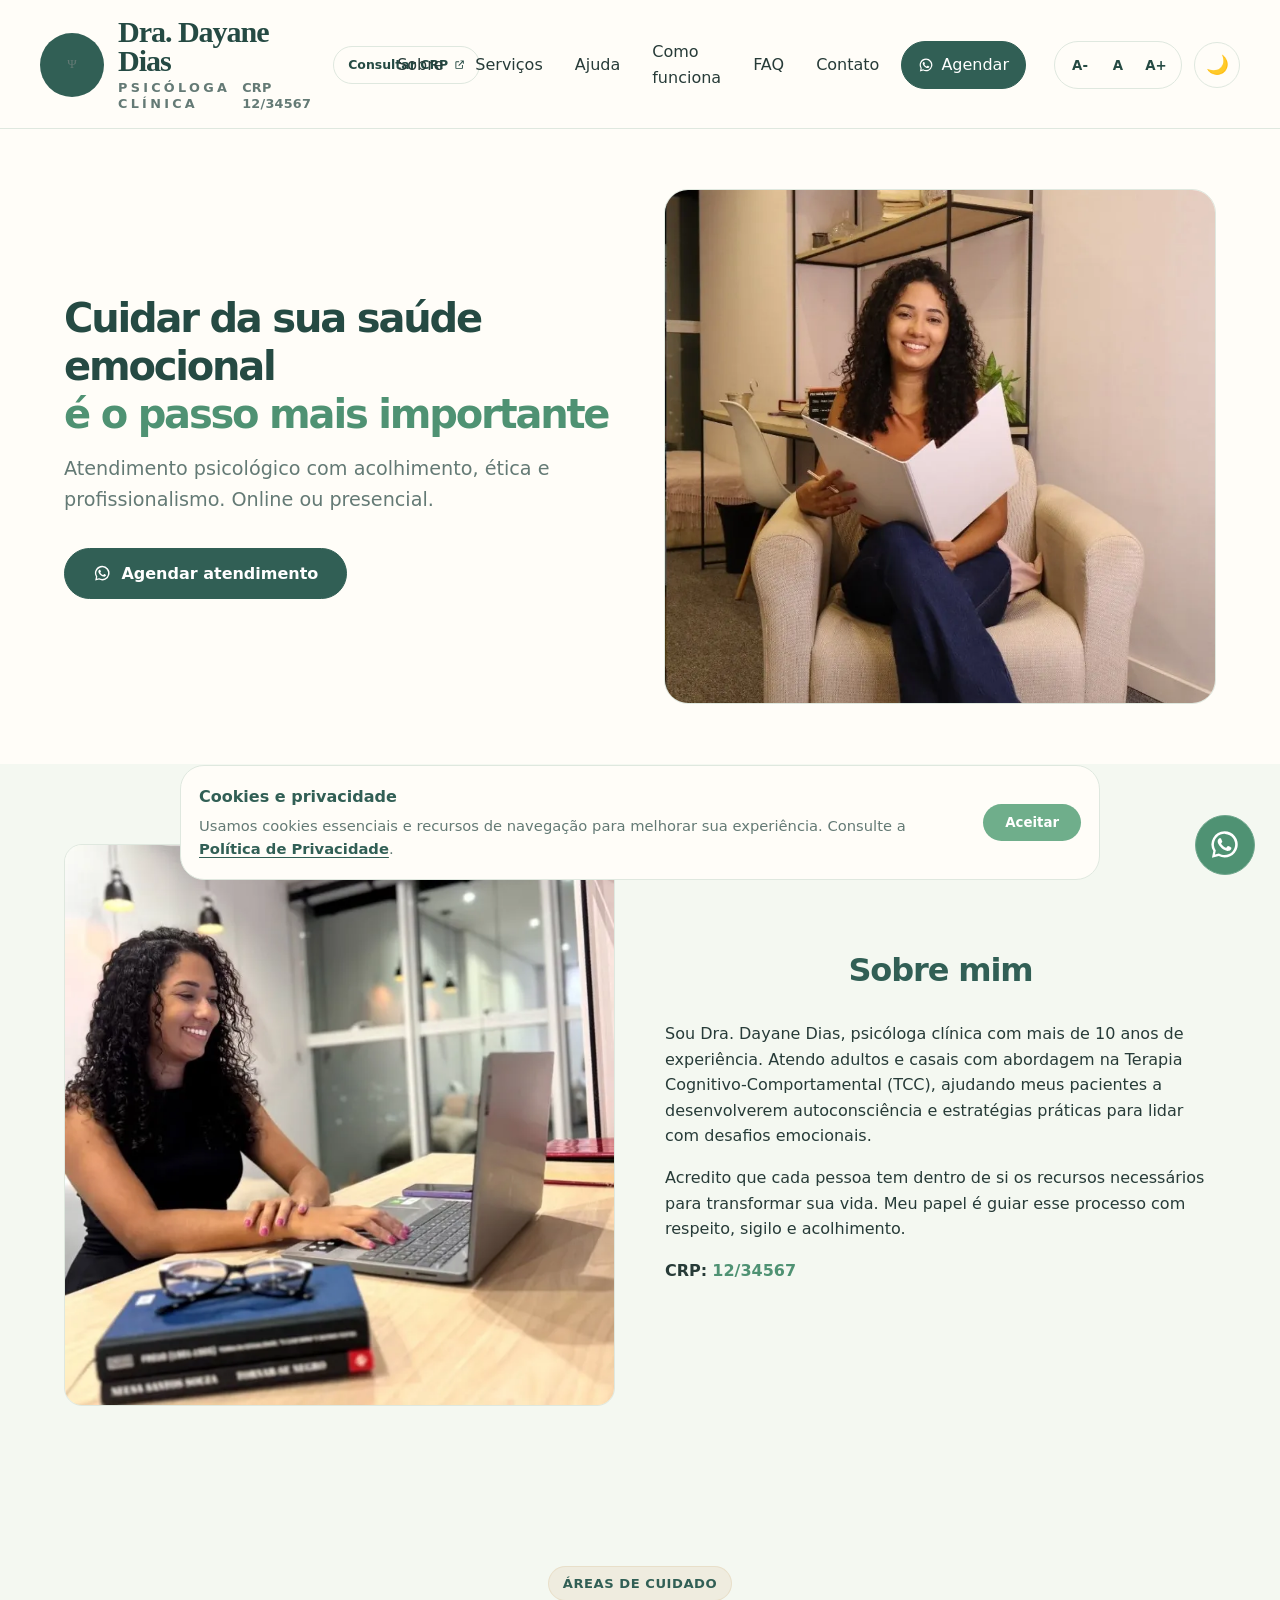
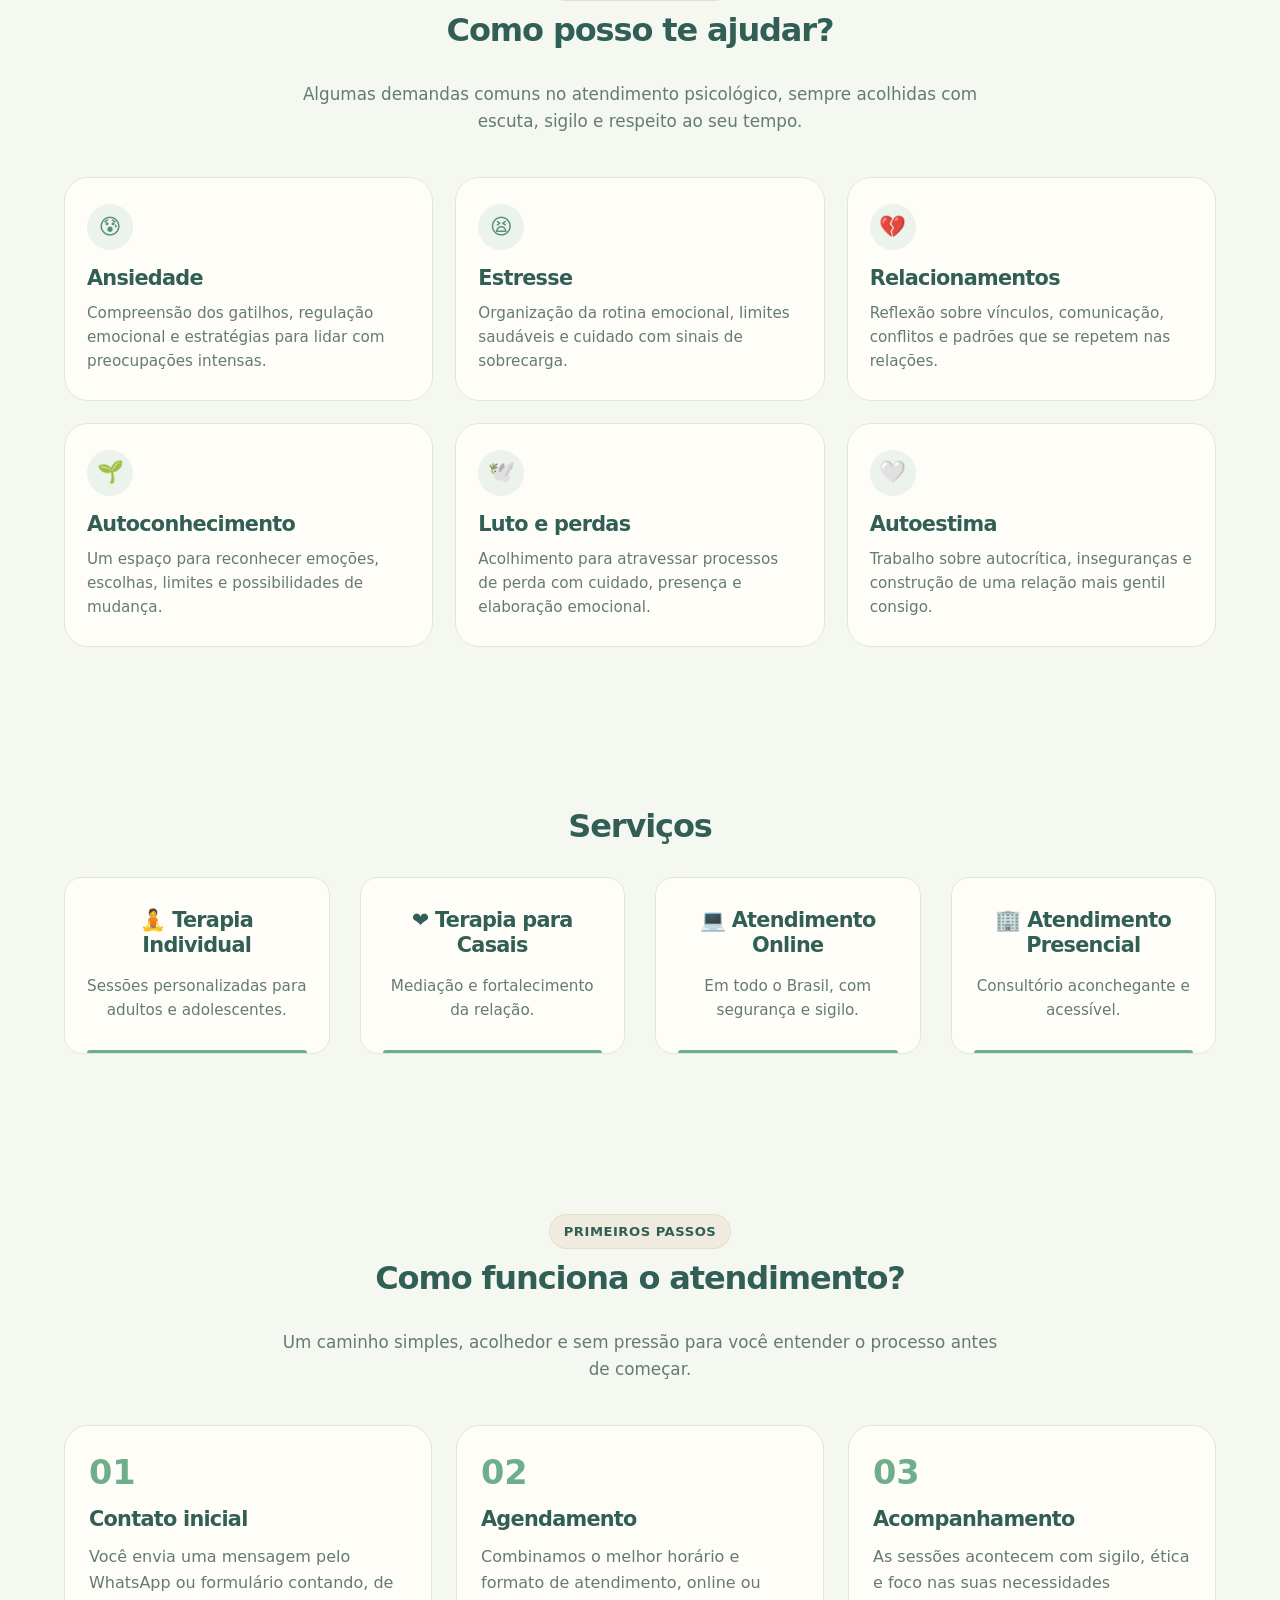
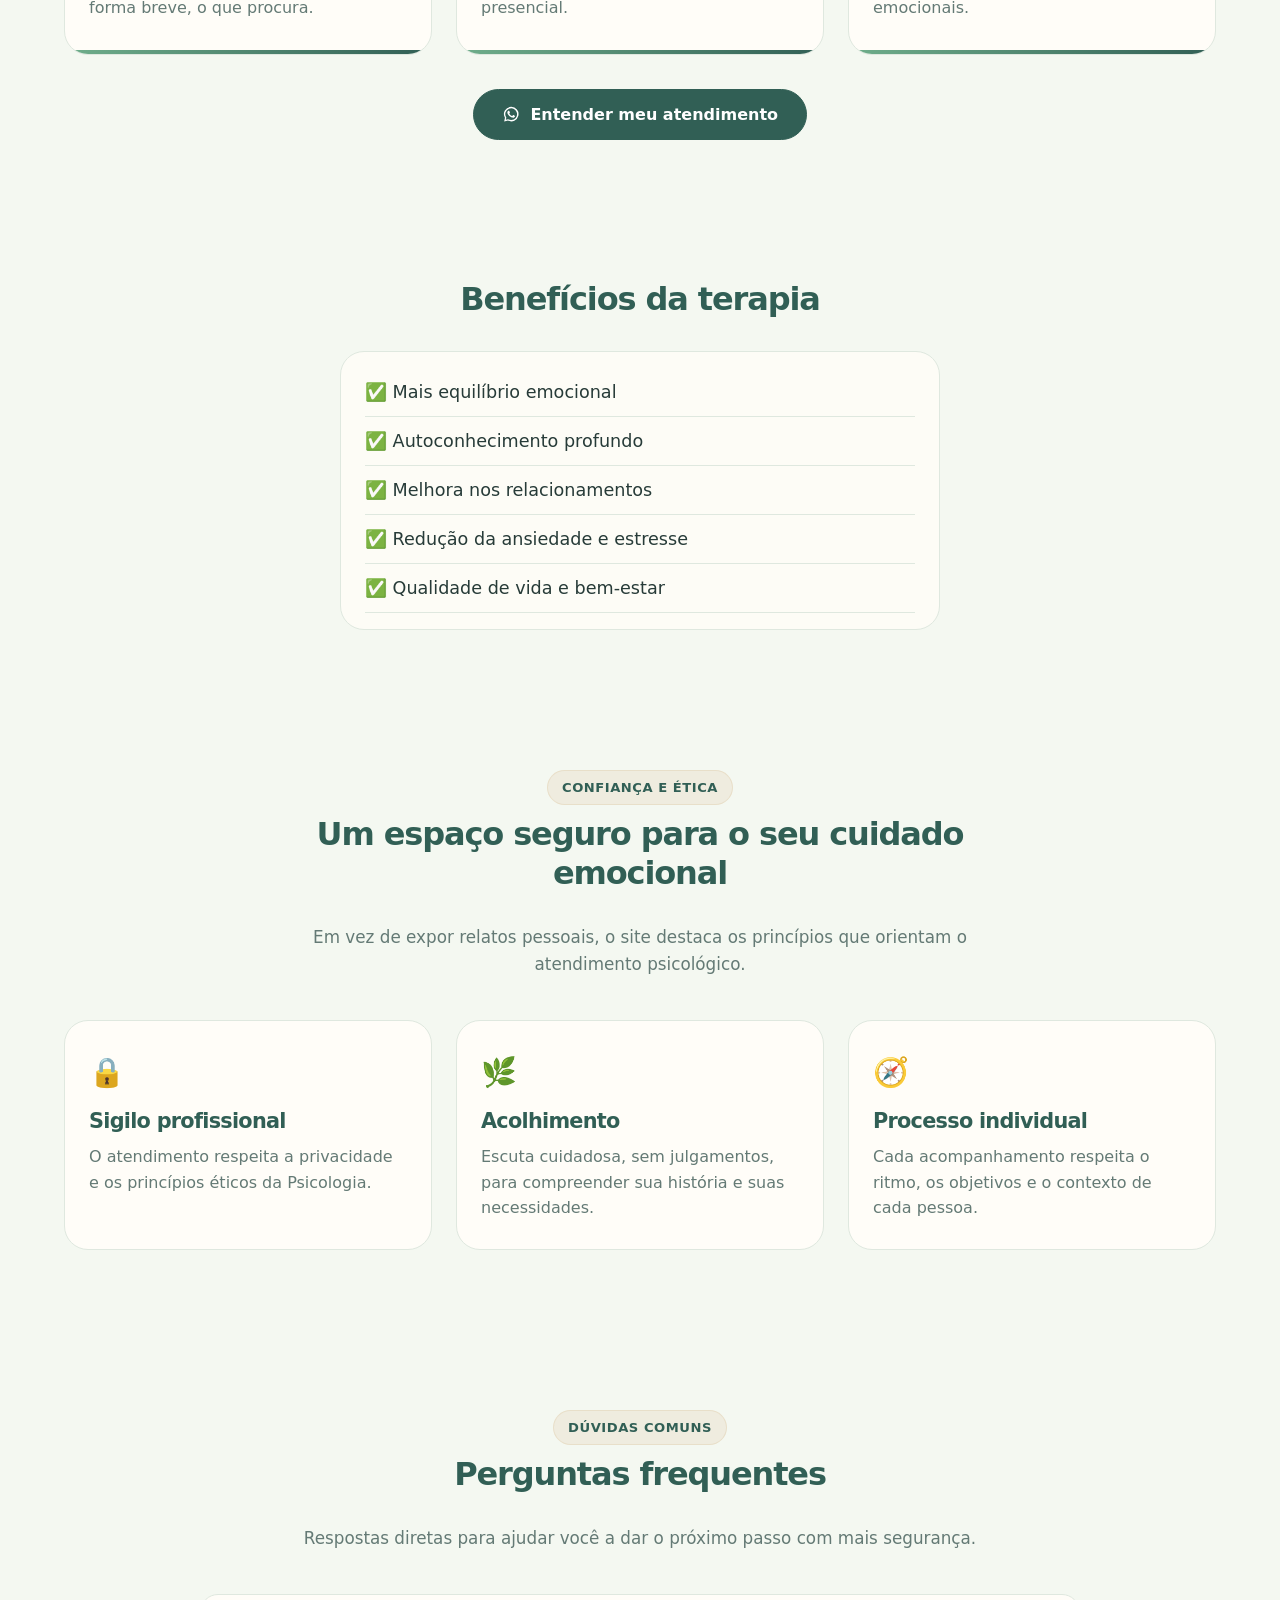
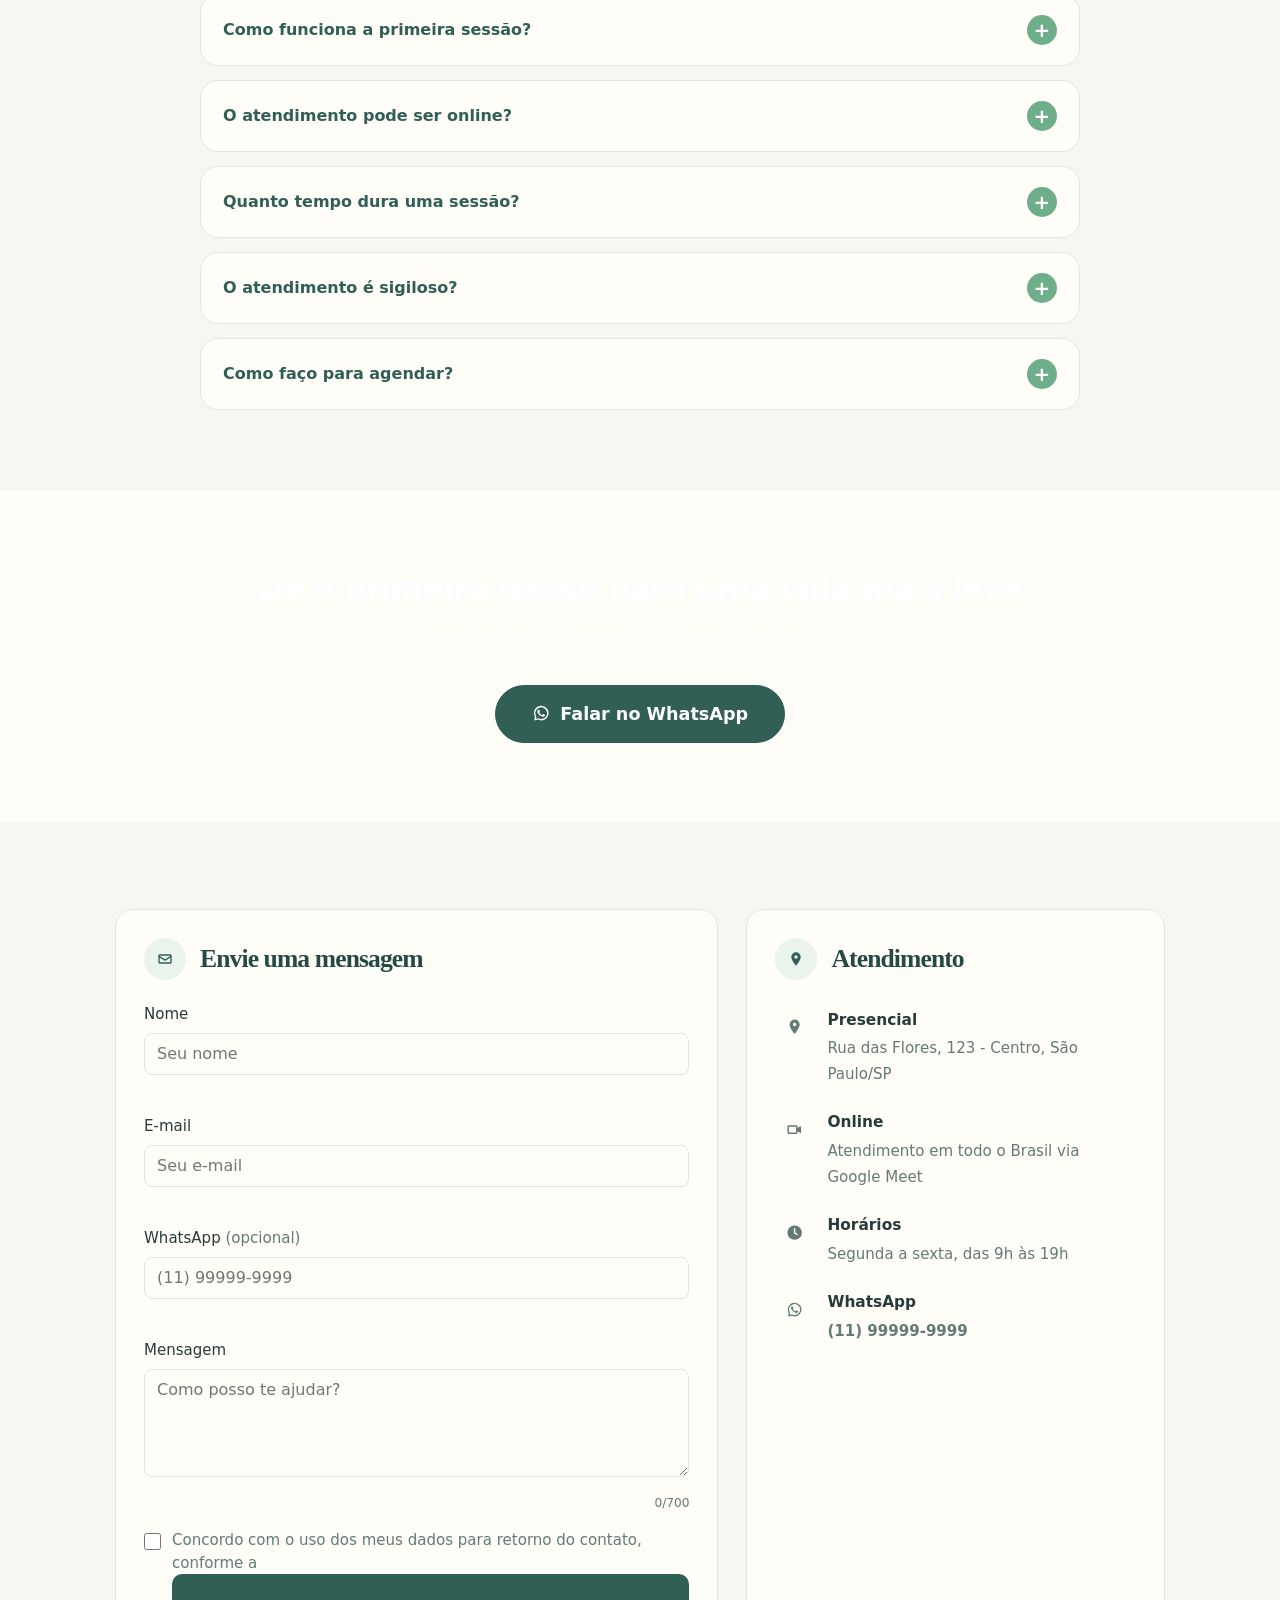
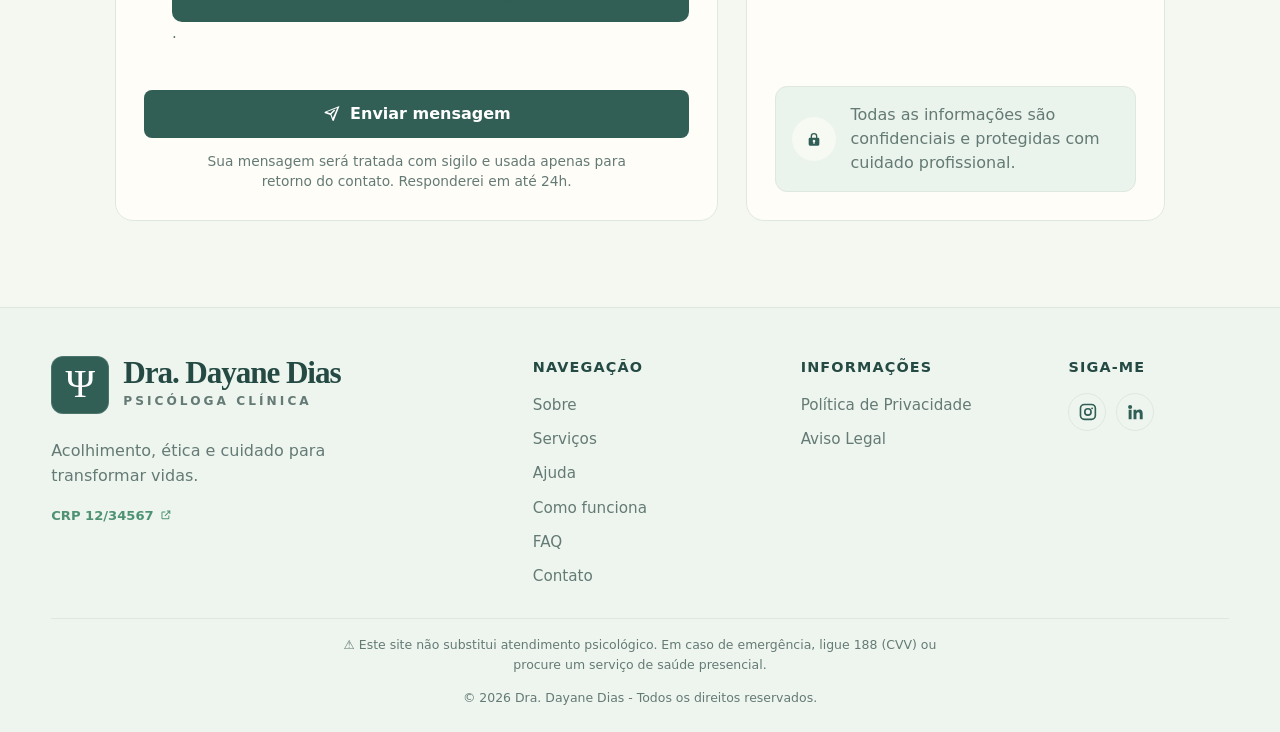
==== index.html @ dd6c35bd "Add files via upload" ====
<!DOCTYPE html>
<html lang="pt-BR">
<head>
  <meta charset="UTF-8" />
  <meta name="viewport" content="width=device-width, initial-scale=1.0, viewport-fit=cover" />
  <title>Dra. Dayane Dias | Psicóloga Clínica - Atendimento Online e Presencial</title>
  <meta name="description" content="Psicóloga clínica com atendimento online e presencial. Acolhimento profissional para ansiedade, estresse, relacionamentos, autoestima e autoconhecimento." />
  <meta name="keywords" content="psicóloga, psicóloga clínica, terapia online, atendimento psicológico, ansiedade, autoestima, saúde emocional" />
  <meta name="author" content="Dra. Dayane Dias" />
  <meta name="robots" content="index, follow, max-image-preview:large" />
  <link rel="canonical" href="https://www.seusite.com.br/" />
  <meta name="theme-color" content="#2c5f7a" />
  <meta name="color-scheme" content="light dark" />
  <meta property="og:locale" content="pt_BR" />
  <meta property="og:type" content="website" />
  <meta property="og:title" content="Dra. Dayane Dias | Psicóloga Clínica" />
  <meta property="og:description" content="Atendimento psicológico acolhedor, ético e profissional. Online ou presencial." />
  <meta property="og:image" content="https://www.seusite.com.br/assets/images/og-image.jpg" />
  <meta property="og:image:width" content="1200" />
  <meta property="og:image:height" content="630" />
  <meta property="og:url" content="https://www.seusite.com.br/" />
  <meta property="og:site_name" content="Dra. Dayane Dias Psicóloga" />
  <meta name="twitter:card" content="summary_large_image" />
  <meta name="twitter:title" content="Dra. Dayane Dias | Psicóloga Clínica" />
  <meta name="twitter:description" content="Atendimento psicológico online e presencial com acolhimento e profissionalismo." />
  <meta name="twitter:image" content="https://www.seusite.com.br/assets/images/og-image.jpg" />
  <link rel="preload" as="image" href="assets/images/psicologa-hero.webp" type="image/webp" fetchpriority="high" />
  <link rel="icon" type="image/png" sizes="32x32" href="assets/icons/favicon-32x32.png" />
  <link rel="apple-touch-icon" href="assets/icons/apple-touch-icon.png" />
  <link rel="manifest" href="site.webmanifest" />
  <script type="application/ld+json">{"@context":"https://schema.org","@type":"ProfessionalService","name":"Dra. Dayane Dias - Psicóloga Clínica","description":"Atendimento psicológico online e presencial para adultos e casais.","image":"https://www.seusite.com.br/assets/images/og-image.jpg","url":"https://www.seusite.com.br/","telephone":"+55 11 99999-9999","areaServed":"Brasil","address":{"@type":"PostalAddress","addressLocality":"São Paulo","addressRegion":"SP","addressCountry":"BR"},"sameAs":[]}</script>
  <link rel="stylesheet" href="css/styles.css" />
</head>
<body>

  <svg class="svg-sprite" aria-hidden="true" focusable="false">
    <symbol id="icon-psi" viewBox="0 0 24 24">
      <path d="M12 3c-4.14 0-7.5 2.9-7.5 6.48 0 2.05 1.1 3.87 2.82 5.05-.16.76-.54 1.55-1.1 2.27a.74.74 0 0 0 .72 1.18 8.6 8.6 0 0 0 3.44-1.73c.52.1 1.06.16 1.62.16 4.14 0 7.5-2.9 7.5-6.48S16.14 3 12 3Zm0 1.65c3.13 0 5.67 2.1 5.67 4.68S15.13 14 12 14a6.85 6.85 0 0 1-1.88-.26l-.47-.14-.36.33c-.42.39-.88.72-1.37.98.18-.43.3-.85.37-1.26l.1-.62-.54-.34c-.95-.6-1.52-1.56-1.52-2.71 0-2.58 2.54-5.33 5.67-5.33Z" />
      <path d="M11.15 7h1.7v12.9h-1.7z" />
      <path d="M8.9 15.95c1.05-.65 2.02-.98 3.1-.98s2.05.33 3.1.98l-.82 1.36c-.82-.5-1.5-.73-2.28-.73s-1.46.23-2.28.73l-.82-1.36Z" />
    </symbol>
    <symbol id="icon-whatsapp" viewBox="0 0 32 32">
      <path d="M16.03 3.2A12.64 12.64 0 0 0 5.18 22.34L3.8 28.8l6.62-1.64A12.65 12.65 0 1 0 16.03 3.2Zm0 22.96c-1.84 0-3.55-.48-5.04-1.33l-.36-.2-3.92.97.82-3.83-.24-.4a10.25 10.25 0 1 1 8.74 4.79Z" />
      <path d="M21.84 18.55c-.32-.16-1.9-.94-2.2-1.05-.3-.11-.52-.16-.74.16-.22.32-.85 1.05-1.04 1.27-.19.22-.38.24-.7.08-.32-.16-1.35-.5-2.57-1.58-.95-.85-1.59-1.9-1.78-2.22-.19-.32-.02-.5.14-.66.15-.14.32-.38.48-.57.16-.19.22-.32.32-.54.11-.22.05-.4-.03-.57-.08-.16-.74-1.78-1.01-2.44-.27-.64-.54-.55-.74-.56h-.63c-.22 0-.57.08-.87.4-.3.32-1.14 1.11-1.14 2.7s1.17 3.14 1.33 3.36c.16.22 2.3 3.52 5.58 4.93.78.34 1.39.54 1.87.69.79.25 1.5.21 2.06.13.63-.09 1.9-.78 2.17-1.53.27-.75.27-1.39.19-1.53-.08-.14-.3-.22-.62-.38Z" />
    </symbol>
    <symbol id="icon-instagram" viewBox="0 0 24 24"><path d="M7.7 2h8.6A5.7 5.7 0 0 1 22 7.7v8.6a5.7 5.7 0 0 1-5.7 5.7H7.7A5.7 5.7 0 0 1 2 16.3V7.7A5.7 5.7 0 0 1 7.7 2Zm0 2A3.7 3.7 0 0 0 4 7.7v8.6A3.7 3.7 0 0 0 7.7 20h8.6a3.7 3.7 0 0 0 3.7-3.7V7.7A3.7 3.7 0 0 0 16.3 4H7.7Z"/><path d="M12 7.2A4.8 4.8 0 1 1 12 16.8 4.8 4.8 0 0 1 12 7.2Zm0 2A2.8 2.8 0 1 0 12 14.8 2.8 2.8 0 0 0 12 9.2Z"/><path d="M17.05 6.55a1.15 1.15 0 1 1 0 2.3 1.15 1.15 0 0 1 0-2.3Z"/></symbol>
    <symbol id="icon-linkedin" viewBox="0 0 24 24"><path d="M4.98 3.5a2.48 2.48 0 1 1 0 4.96 2.48 2.48 0 0 1 0-4.96ZM3.2 9.5h3.56V21H3.2V9.5Z"/><path d="M9.1 9.5h3.41v1.57h.05c.48-.9 1.64-1.85 3.37-1.85 3.6 0 4.27 2.37 4.27 5.46V21h-3.56v-5.58c0-1.33-.02-3.04-1.85-3.04-1.85 0-2.14 1.45-2.14 2.94V21H9.1V9.5Z"/></symbol>

    <symbol id="icon-mail" viewBox="0 0 24 24"><path d="M4 5h16a2 2 0 0 1 2 2v10a2 2 0 0 1-2 2H4a2 2 0 0 1-2-2V7a2 2 0 0 1 2-2Zm0 2v.35l8 5.1 8-5.1V7H4Zm16 10V9.72l-7.46 4.75a1 1 0 0 1-1.08 0L4 9.72V17h16Z"/></symbol>
    <symbol id="icon-map-pin" viewBox="0 0 24 24"><path d="M12 2a7 7 0 0 0-7 7c0 5.25 7 13 7 13s7-7.75 7-13a7 7 0 0 0-7-7Zm0 9.5A2.5 2.5 0 1 1 12 6.5a2.5 2.5 0 0 1 0 5Z"/></symbol>
    <symbol id="icon-video" viewBox="0 0 24 24"><path d="M4 6h10a2 2 0 0 1 2 2v1.7l3.4-2.13A1 1 0 0 1 21 8.42v7.16a1 1 0 0 1-1.6.85L16 14.3V16a2 2 0 0 1-2 2H4a2 2 0 0 1-2-2V8a2 2 0 0 1 2-2Zm0 2v8h10V8H4Z"/></symbol>
    <symbol id="icon-clock" viewBox="0 0 24 24"><path d="M12 2a10 10 0 1 0 0 20 10 10 0 0 0 0-20Zm1 10.02 3.4 2.02-1.02 1.72-4.38-2.6V6h2v6.02Z"/></symbol>
    <symbol id="icon-lock" viewBox="0 0 24 24"><path d="M7 10V8a5 5 0 0 1 10 0v2h1a2 2 0 0 1 2 2v8a2 2 0 0 1-2 2H6a2 2 0 0 1-2-2v-8a2 2 0 0 1 2-2h1Zm2 0h6V8a3 3 0 0 0-6 0v2Zm3 3a2 2 0 0 0-1 3.73V19h2v-2.27A2 2 0 0 0 12 13Z"/></symbol>
    <symbol id="icon-send" viewBox="0 0 24 24"><path d="M21.7 3.3a1 1 0 0 0-1.03-.24l-18 7a1 1 0 0 0 .02 1.87l7.05 2.57 2.57 7.05a1 1 0 0 0 1.87.02l7-18a1 1 0 0 0-.24-1.03ZM12.7 18.2l-1.7-4.67 4.92-4.92-1.41-1.41-4.92 4.92-4.67-1.7 13.63-5.3-5.85 13.08Z"/></symbol>
    <symbol id="icon-external" viewBox="0 0 24 24"><path d="M14 3h7v7h-2V6.41l-8.3 8.3-1.4-1.42 8.29-8.29H14V3Z"/><path d="M5 5h6v2H5v12h12v-6h2v6a2 2 0 0 1-2 2H5a2 2 0 0 1-2-2V7a2 2 0 0 1 2-2Z"/></symbol>
  </svg>


  <a class="skip-link" href="#conteudo-principal">Pular para o conteúdo principal</a>

  <!-- 🔝 HEADER -->
  <header class="header">
    <div class="container">
      <div class="logo brand-link">
        <a class="brand-main" href="#inicio" aria-label="Ir para o início da página">
          <span class="brand-mark brand-mark-psi" aria-hidden="true"><span class="psi-letter">Ψ</span></span>
          <span class="brand-copy">
            <span class="brand-name">Dra. Dayane Dias</span>
            <span class="brand-subtitle"><span>Psicóloga Clínica</span><span class="brand-crp-text">CRP 12/34567</span></span>
          </span>
        </a>
        <a class="crp-floating-link" href="https://cadastro.cfp.org.br/" target="_blank" rel="noopener noreferrer" aria-label="Consultar CRP no Cadastro Nacional de Psicólogas e Psicólogos">Consultar CRP <svg class="icon external-icon" aria-hidden="true"><use href="#icon-external"></use></svg></a>
      </div>
      <nav class="nav" id="mainNav" aria-label="Navegação principal">
        <a href="#sobre">Sobre</a>
        <a href="#servicos">Serviços</a>
        <a href="#ajuda">Ajuda</a>
        <a href="#como-funciona">Como funciona</a>
        <a href="#faq">FAQ</a>
        <a href="#contato">Contato</a>
        <a href="#" class="nav-whatsapp js-whatsapp-link" data-message="Olá, Dra. Dayane. Gostaria de agendar uma conversa inicial." target="_blank" rel="noopener noreferrer"><svg class="icon nav-icon" aria-hidden="true"><use href="#icon-whatsapp"></use></svg><span>Agendar</span></a>
      </nav>
      <div class="header-actions" aria-label="Controles do site">
        <div class="font-controls" aria-label="Controle de tamanho da fonte">
          <button class="font-control" id="decreaseFont" type="button" aria-label="Diminuir tamanho da fonte">A-</button>
          <button class="font-control" id="resetFont" type="button" aria-label="Restaurar tamanho padrão da fonte">A</button>
          <button class="font-control" id="increaseFont" type="button" aria-label="Aumentar tamanho da fonte">A+</button>
        </div>
        <button class="theme-toggle" id="themeToggle" type="button" aria-label="Ativar modo escuro" title="Alternar tema">
          <span class="theme-toggle-icon" aria-hidden="true">🌙</span>
        </button>
        <button class="mobile-menu-btn" id="mobileMenuBtn" type="button" aria-label="Abrir menu" aria-controls="mainNav" aria-expanded="false">☰</button>
      </div>
    </div>
  </header>

  <main id="conteudo-principal">
  <!-- 🌟 HERO -->
  <section id="inicio" class="hero section">
    <div class="container hero-content">
      <div class="hero-text">
        <h2>Cuidar da sua saúde emocional <br><span>é o passo mais importante</span></h2>
        <p>Atendimento psicológico com acolhimento, ética e profissionalismo. Online ou presencial.</p>
        <a href="#" class="btn-primary js-whatsapp-link" data-message="Olá, Dra. Dayane. Gostaria de agendar uma conversa inicial." target="_blank" rel="noopener noreferrer"><svg class="icon btn-icon" aria-hidden="true"><use href="#icon-whatsapp"></use></svg><span>Agendar atendimento</span></a>
      </div>
      <div class="hero-image">
        <picture>
          <source srcset="assets/images/psicologa-hero.webp" type="image/webp" />
          <img src="assets/images/psicologa-hero.jpg" alt="Dra. Dayane Dias - Psicóloga Clínica" width="900" height="600" decoding="async" fetchpriority="high" />
        </picture>
      </div>
    </div>
  </section>

  <!-- 👩‍⚕️ SOBRE -->
  <section id="sobre" class="sobre section">
    <div class="container sobre-content">
      <div class="sobre-image">
        <picture>
          <source srcset="assets/images/psicologa-sobre.webp" type="image/webp" />
          <img src="assets/images/psicologa-sobre.jpg" alt="Consultório aconchegante preparado para atendimento psicológico" width="900" height="600" loading="lazy" decoding="async" />
        </picture>
      </div>
      <div class="sobre-text">
        <h2>Sobre mim</h2>
        <p>Sou Dra. Dayane Dias, psicóloga clínica com mais de 10 anos de experiência. Atendo adultos e casais com abordagem na Terapia Cognitivo-Comportamental (TCC), ajudando meus pacientes a desenvolverem autoconsciência e estratégias práticas para lidar com desafios emocionais.</p>
        <p>Acredito que cada pessoa tem dentro de si os recursos necessários para transformar sua vida. Meu papel é guiar esse processo com respeito, sigilo e acolhimento.</p>
        <p><strong>CRP:</strong> <a class="inline-crp-link" href="https://cadastro.cfp.org.br/" target="_blank" rel="noopener noreferrer">12/34567</a></p>
      </div>
    </div>
  </section>

  <!-- 🧠 COMO POSSO TE AJUDAR -->
  <section id="ajuda" class="ajuda section" aria-labelledby="ajuda-title">
    <div class="container">
      <div class="section-intro">
        <span class="section-kicker">Áreas de cuidado</span>
        <h2 id="ajuda-title">Como posso te ajudar?</h2>
        <p>Algumas demandas comuns no atendimento psicológico, sempre acolhidas com escuta, sigilo e respeito ao seu tempo.</p>
      </div>
      <div class="ajuda-grid">
        <article class="ajuda-item"><span class="ajuda-icon" aria-hidden="true">😰</span><h3>Ansiedade</h3><p>Compreensão dos gatilhos, regulação emocional e estratégias para lidar com preocupações intensas.</p></article>
        <article class="ajuda-item"><span class="ajuda-icon" aria-hidden="true">😫</span><h3>Estresse</h3><p>Organização da rotina emocional, limites saudáveis e cuidado com sinais de sobrecarga.</p></article>
        <article class="ajuda-item"><span class="ajuda-icon" aria-hidden="true">💔</span><h3>Relacionamentos</h3><p>Reflexão sobre vínculos, comunicação, conflitos e padrões que se repetem nas relações.</p></article>
        <article class="ajuda-item"><span class="ajuda-icon" aria-hidden="true">🌱</span><h3>Autoconhecimento</h3><p>Um espaço para reconhecer emoções, escolhas, limites e possibilidades de mudança.</p></article>
        <article class="ajuda-item"><span class="ajuda-icon" aria-hidden="true">🕊️</span><h3>Luto e perdas</h3><p>Acolhimento para atravessar processos de perda com cuidado, presença e elaboração emocional.</p></article>
        <article class="ajuda-item"><span class="ajuda-icon" aria-hidden="true">🤍</span><h3>Autoestima</h3><p>Trabalho sobre autocrítica, inseguranças e construção de uma relação mais gentil consigo.</p></article>
      </div>
    </div>
  </section>

  <!-- 💼 SERVIÇOS -->
  <section id="servicos" class="servicos section">
    <div class="container">
      <h2>Serviços</h2>
      <div class="servicos-grid">
        <div class="card">
          <h3>🧘 Terapia Individual</h3>
          <p>Sessões personalizadas para adultos e adolescentes.</p>
        </div>
        <div class="card">
          <h3>❤️ Terapia para Casais</h3>
          <p>Mediação e fortalecimento da relação.</p>
        </div>
        <div class="card">
          <h3>💻 Atendimento Online</h3>
          <p>Em todo o Brasil, com segurança e sigilo.</p>
        </div>
        <div class="card">
          <h3>🏢 Atendimento Presencial</h3>
          <p>Consultório aconchegante e acessível.</p>
        </div>
      </div>
    </div>
  </section>

  <!-- 🪴 COMO FUNCIONA -->
  <section id="como-funciona" class="como-funciona section" aria-labelledby="como-funciona-title">
    <div class="container">
      <div class="section-intro">
        <span class="section-kicker">Primeiros passos</span>
        <h2 id="como-funciona-title">Como funciona o atendimento?</h2>
        <p>Um caminho simples, acolhedor e sem pressão para você entender o processo antes de começar.</p>
      </div>

      <div class="steps-grid">
        <article class="step-card">
          <span class="step-number" aria-hidden="true">01</span>
          <h3>Contato inicial</h3>
          <p>Você envia uma mensagem pelo WhatsApp ou formulário contando, de forma breve, o que procura.</p>
        </article>

        <article class="step-card">
          <span class="step-number" aria-hidden="true">02</span>
          <h3>Agendamento</h3>
          <p>Combinamos o melhor horário e formato de atendimento, online ou presencial.</p>
        </article>

        <article class="step-card">
          <span class="step-number" aria-hidden="true">03</span>
          <h3>Acompanhamento</h3>
          <p>As sessões acontecem com sigilo, ética e foco nas suas necessidades emocionais.</p>
        </article>
      </div>

      <div class="section-action">
        <a href="#" class="btn-primary js-whatsapp-link" data-message="Olá, Dra. Dayane. Gostaria de entender como funciona o atendimento psicológico." target="_blank" rel="noopener noreferrer"><svg class="icon btn-icon" aria-hidden="true"><use href="#icon-whatsapp"></use></svg><span>Entender meu atendimento</span></a>
      </div>
    </div>
  </section>

  <!-- 🌱 BENEFÍCIOS -->
  <section id="beneficios" class="beneficios section">
    <div class="container">
      <h2>Benefícios da terapia</h2>
      <ul>
        <li>✅ Mais equilíbrio emocional</li>
        <li>✅ Autoconhecimento profundo</li>
        <li>✅ Melhora nos relacionamentos</li>
        <li>✅ Redução da ansiedade e estresse</li>
        <li>✅ Qualidade de vida e bem-estar</li>
      </ul>
    </div>
  </section>

  <!-- 🤝 COMPROMISSO PROFISSIONAL -->
  <section id="compromisso" class="compromisso section" aria-labelledby="compromisso-title">
    <div class="container">
      <div class="section-intro">
        <span class="section-kicker">Confiança e ética</span>
        <h2 id="compromisso-title">Um espaço seguro para o seu cuidado emocional</h2>
        <p>Em vez de expor relatos pessoais, o site destaca os princípios que orientam o atendimento psicológico.</p>
      </div>
      <div class="compromisso-grid">
        <article class="compromisso-card"><span aria-hidden="true">🔒</span><h3>Sigilo profissional</h3><p>O atendimento respeita a privacidade e os princípios éticos da Psicologia.</p></article>
        <article class="compromisso-card"><span aria-hidden="true">🌿</span><h3>Acolhimento</h3><p>Escuta cuidadosa, sem julgamentos, para compreender sua história e suas necessidades.</p></article>
        <article class="compromisso-card"><span aria-hidden="true">🧭</span><h3>Processo individual</h3><p>Cada acompanhamento respeita o ritmo, os objetivos e o contexto de cada pessoa.</p></article>
      </div>
    </div>
  </section>

  <!-- ❓ FAQ -->
  <section id="faq" class="faq section" aria-labelledby="faq-title">
    <div class="container">
      <div class="section-intro">
        <span class="section-kicker">Dúvidas comuns</span>
        <h2 id="faq-title">Perguntas frequentes</h2>
        <p>Respostas diretas para ajudar você a dar o próximo passo com mais segurança.</p>
      </div>

      <div class="faq-list">
        <div class="faq-item">
          <button class="faq-question" type="button" aria-expanded="false" aria-controls="faq-answer-1">
            <span>Como funciona a primeira sessão?</span>
            <span class="faq-icon" aria-hidden="true">+</span>
          </button>
          <div class="faq-answer" id="faq-answer-1" hidden>
            <p>A primeira sessão é um momento de acolhimento para compreender sua demanda, explicar o processo terapêutico e alinhar expectativas.</p>
          </div>
        </div>

        <div class="faq-item">
          <button class="faq-question" type="button" aria-expanded="false" aria-controls="faq-answer-2">
            <span>O atendimento pode ser online?</span>
            <span class="faq-icon" aria-hidden="true">+</span>
          </button>
          <div class="faq-answer" id="faq-answer-2" hidden>
            <p>Sim. O atendimento online pode ser realizado por videochamada, com privacidade e cuidado semelhante ao atendimento presencial.</p>
          </div>
        </div>

        <div class="faq-item">
          <button class="faq-question" type="button" aria-expanded="false" aria-controls="faq-answer-3">
            <span>Quanto tempo dura uma sessão?</span>
            <span class="faq-icon" aria-hidden="true">+</span>
          </button>
          <div class="faq-answer" id="faq-answer-3" hidden>
            <p>Em geral, cada sessão dura cerca de 50 minutos. A frequência é combinada conforme a necessidade de cada pessoa.</p>
          </div>
        </div>

        <div class="faq-item">
          <button class="faq-question" type="button" aria-expanded="false" aria-controls="faq-answer-4">
            <span>O atendimento é sigiloso?</span>
            <span class="faq-icon" aria-hidden="true">+</span>
          </button>
          <div class="faq-answer" id="faq-answer-4" hidden>
            <p>Sim. O sigilo é uma parte essencial do atendimento psicológico e segue os princípios éticos da profissão.</p>
          </div>
        </div>

        <div class="faq-item">
          <button class="faq-question" type="button" aria-expanded="false" aria-controls="faq-answer-5">
            <span>Como faço para agendar?</span>
            <span class="faq-icon" aria-hidden="true">+</span>
          </button>
          <div class="faq-answer" id="faq-answer-5" hidden>
            <p>Você pode clicar no botão de WhatsApp, enviar uma mensagem pelo formulário ou usar o contato informado no site.</p>
          </div>
        </div>
      </div>
    </div>
  </section>

  <!-- 📞 CTA FINAL -->
  <section class="cta section" aria-labelledby="cta-title">
    <div class="container">
      <h2 id="cta-title">Dê o primeiro passo para uma vida mais leve</h2>
      <p>Agende uma conversa inicial sem compromisso.</p>
      <a href="#" class="btn-primary btn-large js-whatsapp-link" data-message="Olá, Dra. Dayane. Gostaria de saber mais sobre o atendimento psicológico." target="_blank" rel="noopener noreferrer"><svg class="icon btn-icon" aria-hidden="true"><use href="#icon-whatsapp"></use></svg><span>Falar no WhatsApp</span></a>
    </div>
  </section>

  <!-- 📍 CONTATO + FORMULÁRIO -->
  <section id="contato" class="contato section">
    <div class="container contato-content">
      
      <!-- Formulário funcional via FormSubmit -->
      <form class="form" id="contactForm" action="https://formsubmit.co/seuemail@dominio.com" method="POST" novalidate>
        <div class="contact-card-title"><span class="contact-title-icon" aria-hidden="true"><svg class="icon"><use href="#icon-mail"></use></svg></span><h3>Envie uma mensagem</h3></div>

        <div class="form-group">
          <label for="nome">Nome</label>
          <input id="nome" type="text" name="nome" placeholder="Seu nome" required minlength="3" maxlength="80" autocomplete="name" />
          <small class="field-error" data-error-for="nome"></small>
        </div>

        <div class="form-group">
          <label for="email">E-mail</label>
          <input id="email" type="email" name="email" placeholder="Seu e-mail" required maxlength="120" autocomplete="email" />
          <small class="field-error" data-error-for="email"></small>
        </div>

        <div class="form-group">
          <label for="telefone">WhatsApp <span>(opcional)</span></label>
          <input id="telefone" type="tel" name="telefone" placeholder="(11) 99999-9999" maxlength="20" autocomplete="tel" inputmode="tel" />
          <small class="field-error" data-error-for="telefone"></small>
        </div>

        <div class="form-group">
          <label for="mensagem">Mensagem</label>
          <textarea id="mensagem" name="mensagem" placeholder="Como posso te ajudar?" rows="4" required minlength="10" maxlength="700"></textarea>
          <div class="textarea-helper">
            <small class="field-error" data-error-for="mensagem"></small>
            <small class="char-counter"><span id="messageCounter">0</span>/700</small>
          </div>
        </div>

        <div class="privacy-consent form-group">
          <label class="checkbox-field" for="privacyConsent">
            <input id="privacyConsent" type="checkbox" name="consentimento_lgpd" required />
            <span>Concordo com o uso dos meus dados para retorno do contato, conforme a <button class="link-button js-open-privacy" type="button">Política de Privacidade</button>.</span>
          </label>
          <small class="field-error" data-error-for="consentimento_lgpd"></small>
        </div>

        <p class="privacy-summary">
          Dados usados somente para retorno. Evite enviar informações sensíveis pelo formulário.
        </p>

        <!-- Configurações FormSubmit -->
        <input type="hidden" name="_subject" value="📩 Novo contato do site - Dra. Dayane Dias" />
        <input type="hidden" name="_captcha" value="false" />
        <input type="hidden" name="_template" value="table" />
        <input type="hidden" name="_autoresponse" value="Olá! Recebemos sua mensagem pelo site da Dra. Dayane Dias. Em breve retornaremos seu contato." />
        <input type="hidden" name="_next" value="https://www.seusite.com.br/obrigado.html" />

        <button type="submit" id="contactSubmitButton"><svg class="icon btn-icon" aria-hidden="true"><use href="#icon-send"></use></svg><span>Enviar mensagem</span></button>
        <p class="form-feedback" id="formFeedback" role="status" aria-live="polite"></p>
        <p class="form-note">Sua mensagem será tratada com sigilo e usada apenas para retorno do contato. Responderei em até 24h.</p>
      </form>

      <aside class="info-contato" aria-labelledby="titulo-atendimento">
        <div class="contact-card-title"><span class="contact-title-icon" aria-hidden="true"><svg class="icon"><use href="#icon-map-pin"></use></svg></span><h3 id="titulo-atendimento">Atendimento</h3></div>

        <div class="contact-list">
          <div class="contact-row">
            <span class="contact-icon" aria-hidden="true"><svg class="icon"><use href="#icon-map-pin"></use></svg></span>
            <div><strong>Presencial</strong><span>Rua das Flores, 123 - Centro, São Paulo/SP</span></div>
          </div>
          <div class="contact-row">
            <span class="contact-icon" aria-hidden="true"><svg class="icon"><use href="#icon-video"></use></svg></span>
            <div><strong>Online</strong><span>Atendimento em todo o Brasil via Google Meet</span></div>
          </div>
          <div class="contact-row">
            <span class="contact-icon" aria-hidden="true"><svg class="icon"><use href="#icon-clock"></use></svg></span>
            <div><strong>Horários</strong><span>Segunda a sexta, das 9h às 19h</span></div>
          </div>
          <div class="contact-row">
            <span class="contact-icon" aria-hidden="true"><svg class="icon"><use href="#icon-whatsapp"></use></svg></span>
            <div><strong>WhatsApp</strong><a href="#" class="contact-whatsapp-link js-whatsapp-link" data-message="Olá, Dra. Dayane. Vim pelo site e gostaria de mais informações sobre os atendimentos." target="_blank" rel="noopener noreferrer">(11) 99999-9999</a></div>
          </div>
        </div>
        
        <div class="contact-security-note">
          <span class="security-icon" aria-hidden="true"><svg class="icon"><use href="#icon-lock"></use></svg></span>
          <p>Todas as informações são confidenciais e protegidas com cuidado profissional.</p>
        </div>
      </aside>
    </div>
  </section>

  </main>

  <!-- 🔻 FOOTER -->
  <footer class="footer">
    <div class="container">
      <div class="footer-content footer-content-modern">
        <div class="footer-logo footer-column-brand">
          <a class="footer-brand" href="#inicio" aria-label="Ir para o início da página">
            <span class="brand-mark brand-mark-psi" aria-hidden="true"><span class="psi-letter">Ψ</span></span>
            <span class="footer-brand-copy">
              <span class="footer-brand-name">Dra. Dayane Dias</span>
              <span class="footer-brand-subtitle">Psicóloga Clínica</span>
            </span>
          </a>
          <p class="footer-brand-text">Acolhimento, ética e cuidado para transformar vidas.</p>
          <a class="footer-crp-link" href="https://cadastro.cfp.org.br/" target="_blank" rel="noopener noreferrer">CRP 12/34567 <svg class="icon external-icon" aria-hidden="true"><use href="#icon-external"></use></svg></a>
        </div>
        
        <nav class="footer-links" aria-label="Navegação do rodapé">
          <strong>Navegação</strong>
          <a href="#sobre">Sobre</a>
          <a href="#servicos">Serviços</a>
          <a href="#ajuda">Ajuda</a>
          <a href="#como-funciona">Como funciona</a>
          <a href="#faq">FAQ</a>
          <a href="#contato">Contato</a>
        </nav>
        
        <div class="footer-info">
          <strong>Informações</strong>
          <button class="footer-link-button js-open-privacy" type="button">Política de Privacidade</button>
          <button class="footer-link-button js-open-privacy" type="button">Aviso Legal</button>
        </div>

        <div class="social footer-social" aria-label="Redes sociais">
          <strong>Siga-me</strong>
          <div class="social-row">
            <a class="social-icon" href="#" aria-label="Instagram da Dra. Dayane Dias" title="Instagram"><svg class="icon" aria-hidden="true"><use href="#icon-instagram"></use></svg></a>
            <a class="social-icon" href="#" aria-label="LinkedIn da Dra. Dayane Dias" title="LinkedIn"><svg class="icon" aria-hidden="true"><use href="#icon-linkedin"></use></svg></a>
          </div>
        </div>
      </div>
      
      <div class="lgpd-notice">
        ⚠️ Este site não substitui atendimento psicológico. Em caso de emergência, ligue 188 (CVV) ou procure um serviço de saúde presencial.
      </div>
      
      <p class="copyright">© 2026 Dra. Dayane Dias - Todos os direitos reservados.</p>
    </div>
  </footer>

  <!-- Modal de Política de Privacidade / LGPD -->
  <div class="privacy-modal" id="privacyModal" aria-hidden="true">
    <div class="privacy-modal__overlay js-close-privacy" tabindex="-1"></div>
    <div class="privacy-modal__content" role="dialog" aria-modal="true" aria-labelledby="privacyModalTitle">
      <button class="privacy-modal__close js-close-privacy" type="button" aria-label="Fechar política de privacidade">×</button>
      <h2 id="privacyModalTitle">Política de Privacidade</h2>
      <p>Este site coleta apenas os dados informados voluntariamente no formulário, como nome, e-mail, WhatsApp e mensagem.</p>
      <h3>Como os dados são usados</h3>
      <p>As informações são utilizadas exclusivamente para responder ao contato, orientar sobre agendamento e dar continuidade à comunicação solicitada.</p>
      <h3>Compartilhamento</h3>
      <p>Os dados não são vendidos ou compartilhados para fins comerciais. O envio pode ser processado por ferramenta externa de formulário, conforme configuração técnica do site.</p>
      <h3>Segurança e cuidado</h3>
      <p>Evite enviar informações íntimas, diagnósticos ou detalhes sensíveis pelo formulário. Esses assuntos devem ser tratados em ambiente apropriado de atendimento profissional.</p>
      <h3>Direitos do titular</h3>
      <p>Você pode solicitar correção ou exclusão dos dados enviados pelo canal de contato informado no site.</p>
      <p class="privacy-modal__note">Texto-base para projeto inicial. Antes da publicação oficial, recomenda-se revisar com os dados reais da profissional e do serviço utilizado.</p>
    </div>
  </div>

  <!-- Banner de Cookies / LGPD -->
  <div class="cookie-consent" id="cookieConsent" role="region" aria-label="Aviso de cookies" aria-hidden="true">
    <div class="cookie-consent__text">
      <strong>Cookies e privacidade</strong>
      <p>Usamos cookies essenciais e recursos de navegação para melhorar sua experiência. Consulte a <button class="link-button js-open-privacy" type="button">Política de Privacidade</button>.</p>
    </div>
    <button class="cookie-consent__button" id="acceptCookies" type="button">Aceitar</button>
  </div>

  <!-- VLibras - Acessibilidade em Libras -->
  <div vw class="enabled">
    <div vw-access-button class="active"></div>
    <div vw-plugin-wrapper>
      <div class="vw-plugin-top-wrapper"></div>
    </div>
  </div>
  <script src="https://vlibras.gov.br/app/vlibras-plugin.js"></script>
  <script>
    new window.VLibras.Widget('https://vlibras.gov.br/app');
  </script>

  <!-- Botão WhatsApp Flutuante -->
  <a href="#" class="whatsapp-float js-whatsapp-link" data-message="Olá, Dra. Dayane. Gostaria de agendar uma conversa inicial." target="_blank" rel="noopener noreferrer" aria-label="Conversar pelo WhatsApp">
    <svg class="icon" aria-hidden="true"><use href="#icon-whatsapp"></use></svg>
  </a>



  <!-- Botão Voltar ao Topo -->
  <button class="back-to-top" id="backToTop" type="button" aria-label="Voltar ao topo" title="Voltar ao topo">
    ↑
  </button>

  <noscript>Para usar todos os recursos deste site, ative o JavaScript no navegador.</noscript>
  <script src="js/script.js" defer></script>
</body>
</html>
---- css/styles.css ----
/* ========== DESIGN TOKENS ========== */
:root {
  --color-primary: #2c5f7a;
  --color-primary-dark: #1e3a4a;
  --color-accent: #25D366;
  --color-accent-dark: #128C7E;
  --color-text: #2c3e4e;
  --color-text-muted: #5d6d7e;
  --color-surface: #ffffff;
  --color-surface-soft: #f9f9f9;
  --color-background-soft: #f4f9f4;
  --color-background-highlight: #e8f5e9;
  --color-border: #ddd;
  --color-footer: #1e2a2e;
  --color-footer-text: #ecf0f1;
  --shadow-soft: 0 2px 8px rgba(0,0,0,0.1);
  --shadow-card: 0 4px 10px rgba(0,0,0,0.05);
  --shadow-card-hover: 0 10px 25px rgba(0,0,0,0.1);
  --radius-sm: 8px;
  --radius-md: 16px;
  --radius-lg: 20px;
  --section-padding: 80px 0;
  --section-padding-mobile: 56px 0;
  --font-scale: 1;
  --focus-ring: 0 0 0 3px rgba(37, 211, 102, 0.32);
}


/* ========== RESET E BASE ========== */
* {
  margin: 0;
  padding: 0;
  box-sizing: border-box;
}

html {
  scroll-behavior: smooth;
  font-size: calc(16px * var(--font-scale));
}

body {
  font-family: 'Segoe UI', Tahoma, Geneva, Verdana, sans-serif;
  line-height: 1.6;
  color: var(--color-text);
  background-color: var(--color-surface);
}

.container {
  width: 90%;
  max-width: 1200px;
  margin: 0 auto;
}

.section {
  scroll-margin-top: 90px;
}

img {
  max-width: 100%;
  height: auto;
  border-radius: var(--radius-md);
  display: block;
}


/* ========== ACESSIBILIDADE GLOBAL ========== */
.skip-link {
  position: fixed;
  top: 12px;
  left: 12px;
  z-index: 5000;
  padding: 10px 14px;
  border-radius: var(--radius-sm);
  background: var(--color-primary);
  color: #fff;
  font-weight: 700;
  text-decoration: none;
  transform: translateY(-150%);
  transition: transform 0.2s ease;
}

.skip-link:focus {
  transform: translateY(0);
  outline: none;
  box-shadow: var(--focus-ring);
}

a:focus-visible,
button:focus-visible,
input:focus-visible,
textarea:focus-visible,
.privacy-modal__content:focus-visible {
  outline: none;
  box-shadow: var(--focus-ring);
}

@media (prefers-reduced-motion: reduce) {
  html { scroll-behavior: auto; }
  *, *::before, *::after {
    animation-duration: 0.01ms !important;
    animation-iteration-count: 1 !important;
    scroll-behavior: auto !important;
    transition-duration: 0.01ms !important;
  }
}

/* ========== TIPOGRAFIA ========== */
h1, h2, h3 {
  font-weight: 600;
  line-height: 1.2;
  margin-bottom: 1rem;
}

h1 {
  font-size: 1.8rem;
}

h2 {
  font-size: 2rem;
  text-align: center;
  margin-bottom: 2rem;
  color: var(--color-primary);
}

h3 {
  font-size: 1.3rem;
  color: var(--color-primary);
}

/* ========== BOTÕES ========== */
.btn-primary {
  display: inline-block;
  background-color: var(--color-accent);
  color: white;
  text-decoration: none;
  padding: 12px 28px;
  border-radius: 50px;
  font-weight: bold;
  transition: all 0.3s ease;
  border: none;
  cursor: pointer;
  font-size: 1rem;
  box-shadow: var(--shadow-soft);
}

.btn-primary:hover {
  background-color: var(--color-accent-dark);
  transform: scale(1.02);
  box-shadow: 0 4px 12px rgba(0,0,0,0.15);
}

.btn-large {
  padding: 14px 36px;
  font-size: 1.1rem;
}

/* ========== HEADER ========== */
.header {
  background-color: var(--color-surface);
  box-shadow: 0 2px 10px rgba(0,0,0,0.05);
  position: sticky;
  top: 0;
  z-index: 1000;
  padding: 15px 0;
}

.header .container {
  display: flex;
  justify-content: space-between;
  align-items: center;
  flex-wrap: wrap;
}

.logo h1 {
  font-size: 1.5rem;
  margin-bottom: 0;
  color: var(--color-primary);
}

.logo span {
  font-size: 0.8rem;
  color: var(--color-text-muted);
}

.nav {
  display: flex;
  gap: 25px;
}

.nav a {
  text-decoration: none;
  color: var(--color-text);
  font-weight: 500;
  transition: color 0.3s;
}

.nav a:hover {
  color: var(--color-accent);
}

.mobile-menu-btn {
  display: none;
  font-size: 1.8rem;
  background: none;
  border: none;
  cursor: pointer;
}

.header-actions {
  display: flex;
  align-items: center;
  gap: 10px;
}

.font-controls {
  display: inline-flex;
  align-items: center;
  gap: 4px;
  padding: 4px;
  border: 1px solid rgba(44, 95, 122, 0.16);
  border-radius: 999px;
  background: var(--color-background-soft);
}

.font-control {
  min-width: 34px;
  height: 34px;
  border: 0;
  border-radius: 999px;
  background: transparent;
  color: var(--color-primary);
  font-weight: 800;
  cursor: pointer;
}

.font-control:hover,
.font-control:focus-visible {
  background: var(--color-background-highlight);
}

/* ========== HERO ========== */
.hero {
  padding: 60px 0;
  background: linear-gradient(135deg, #f8fff4 0%, var(--color-background-highlight) 100%);
}

.hero-content {
  display: flex;
  align-items: center;
  gap: 50px;
  flex-wrap: wrap;
}

.hero-text {
  flex: 1;
}

.hero-text h2 {
  text-align: left;
  font-size: 2.5rem;
  margin-bottom: 1rem;
}

.hero-text h2 span {
  color: var(--color-accent);
}

.hero-text p {
  font-size: 1.2rem;
  margin-bottom: 2rem;
  color: var(--color-text-muted);
}

.hero-image {
  flex: 1;
  border-radius: var(--radius-lg);
  overflow: hidden;
  box-shadow: 0 10px 30px rgba(0,0,0,0.1);
}

/* ========== SOBRE ========== */
.sobre {
  padding: var(--section-padding);
  background: var(--color-surface);
}

.sobre-content {
  display: flex;
  gap: 50px;
  align-items: center;
  flex-wrap: wrap;
}

.sobre-image, .sobre-text {
  flex: 1;
}

.sobre-text p {
  margin-bottom: 1rem;
}

/* ========== COMO POSSO AJUDAR ========== */
.ajuda { padding: var(--section-padding); background: var(--color-background-soft); }
.ajuda-grid { display: grid; grid-template-columns: repeat(3, minmax(0, 1fr)); gap: 22px; margin-top: 30px; }
.ajuda-item { background: var(--color-surface); padding: 26px 22px; border-radius: var(--radius-lg); box-shadow: var(--shadow-card); border: 1px solid rgba(44, 95, 122, 0.1); transition: transform 0.25s ease, box-shadow 0.25s ease, border-color 0.25s ease; }
.ajuda-item:hover { transform: translateY(-4px); box-shadow: var(--shadow-card-hover); border-color: rgba(37, 211, 102, 0.38); }
.ajuda-icon { width: 46px; height: 46px; display: inline-flex; align-items: center; justify-content: center; margin-bottom: 16px; border-radius: 999px; background: var(--color-background-highlight); font-size: 1.35rem; }
.ajuda-item h3 { margin-bottom: 10px; }
.ajuda-item p { color: var(--color-text-muted); font-size: 0.95rem; }

/* ========== SERVIÇOS ========== */
.servicos {
  padding: var(--section-padding);
  background: var(--color-surface);
}

.servicos-grid {
  display: grid;
  grid-template-columns: repeat(auto-fit, minmax(250px, 1fr));
  gap: 30px;
}

.card {
  background: var(--color-surface-soft);
  padding: 30px 20px;
  border-radius: var(--radius-md);
  text-align: center;
  transition: all 0.3s;
  box-shadow: var(--shadow-card);
  border-bottom: 3px solid var(--color-accent);
}

.card:hover {
  transform: translateY(-5px);
  box-shadow: var(--shadow-card-hover);
}

.card h3 {
  margin-bottom: 1rem;
}

.card p {
  color: var(--color-text-muted);
  font-size: 0.95rem;
}

/* ========== BENEFÍCIOS ========== */
.beneficios {
  padding: 60px 0;
  background: var(--color-background-highlight);
}

.beneficios ul {
  max-width: 600px;
  margin: 0 auto;
  list-style: none;
}

.beneficios li {
  padding: 10px 0;
  font-size: 1.1rem;
  border-bottom: 1px solid #c8e6c9;
}

/* ========== COMPROMISSO PROFISSIONAL ========== */
.compromisso { padding: var(--section-padding); background: var(--color-surface); }
.compromisso-grid { display: grid; grid-template-columns: repeat(3, minmax(0, 1fr)); gap: 24px; }
.compromisso-card { padding: 28px 24px; border-radius: var(--radius-lg); background: var(--color-surface-soft); box-shadow: var(--shadow-card); border-left: 4px solid var(--color-accent); }
.compromisso-card span { display: inline-flex; margin-bottom: 14px; font-size: 1.8rem; }
.compromisso-card h3 { margin-bottom: 10px; }
.compromisso-card p { color: var(--color-text-muted); }

/* ========== CTA ========== */
.cta {
  padding: var(--section-padding);
  background: linear-gradient(135deg, var(--color-primary) 0%, var(--color-primary-dark) 100%);
  color: white;
  text-align: center;
}

.cta h2 {
  color: white;
  margin-bottom: 1rem;
}

.cta p {
  margin-bottom: 2rem;
  font-size: 1.1rem;
}

/* ========== CONTATO ========== */
.contato {
  padding: var(--section-padding);
  background: var(--color-background-soft);
}

.contato-content {
  display: flex;
  gap: 50px;
  flex-wrap: wrap;
}

.form, .info-contato {
  flex: 1;
  background: white;
  padding: 30px;
  border-radius: var(--radius-lg);
  box-shadow: 0 5px 20px rgba(0,0,0,0.05);
}

.form h3, .info-contato h3 {
  margin-bottom: 1.5rem;
  text-align: center;
}

.form input, .form textarea {
  width: 100%;
  padding: 12px 15px;
  margin-bottom: 15px;
  border: 1px solid var(--color-border);
  border-radius: var(--radius-sm);
  font-family: inherit;
  font-size: 1rem;
  transition: border 0.3s;
}

.form input:focus, .form textarea:focus {
  outline: none;
  border-color: var(--color-accent);
}

.form button {
  width: 100%;
  background-color: var(--color-primary);
  color: white;
  padding: 12px;
  border: none;
  border-radius: var(--radius-sm);
  font-size: 1rem;
  font-weight: bold;
  cursor: pointer;
  transition: background 0.3s;
}

.form button:hover {
  background-color: var(--color-primary-dark);
}

.form-note {
  font-size: 0.8rem;
  text-align: center;
  margin-top: 15px;
  color: var(--color-text-muted);
}

.info-contato p {
  margin-bottom: 1rem;
  line-height: 1.5;
}

.info-contato a {
  color: var(--color-accent);
  text-decoration: none;
}

.mapa-placeholder {
  margin-top: 20px;
  border-radius: 12px;
  overflow: hidden;
}

/* ========== WHATSAPP FLOAT ========== */
.whatsapp-float {
  position: fixed;
  bottom: 25px;
  right: 25px;
  background-color: var(--color-accent);
  color: white;
  width: 60px;
  height: 60px;
  border-radius: 50%;
  display: flex;
  align-items: center;
  justify-content: center;
  font-size: 2rem;
  text-decoration: none;
  box-shadow: 0 4px 15px rgba(0,0,0,0.2);
  transition: all 0.3s;
  z-index: 1000;
}

.whatsapp-float:hover {
  background-color: var(--color-accent-dark);
  transform: scale(1.1);
}

/* VLibras: mantém o botão acessível sem cobrir os CTAs flutuantes */
[vw] [vw-access-button] {
  border-radius: 999px !important;
  box-shadow: 0 4px 15px rgba(0,0,0,0.2) !important;
}


/* ========== ETAPA 4: BOTÃO VOLTAR AO TOPO ========== */
.back-to-top {
  position: fixed;
  right: 25px;
  bottom: 98px;
  width: 48px;
  height: 48px;
  border: none;
  border-radius: 50%;
  background: var(--color-primary);
  color: white;
  font-size: 1.4rem;
  font-weight: 700;
  cursor: pointer;
  display: inline-flex;
  align-items: center;
  justify-content: center;
  box-shadow: 0 4px 15px rgba(0,0,0,0.18);
  opacity: 0;
  visibility: hidden;
  transform: translateY(12px);
  transition: opacity 0.25s ease, visibility 0.25s ease, transform 0.25s ease, background-color 0.25s ease;
  z-index: 1000;
}

.back-to-top.is-visible {
  opacity: 1;
  visibility: visible;
  transform: translateY(0);
}

.back-to-top:hover,
.back-to-top:focus-visible {
  background: var(--color-primary-dark);
  transform: translateY(-3px);
  outline: none;
}

body[data-theme="dark"] .back-to-top {
  background: var(--color-accent);
  color: #071016;
}

body[data-theme="dark"] .back-to-top:hover,
body[data-theme="dark"] .back-to-top:focus-visible {
  background: var(--color-accent-dark);
}

@media (max-width: 768px) {
  .back-to-top {
    width: 46px;
    height: 46px;
    right: 18px;
    bottom: 84px;
    font-size: 1.25rem;
  }
}

/* ========== FOOTER ========== */
.footer {
  background: var(--color-footer);
  color: var(--color-footer-text);
  padding: 40px 0 20px;
  margin-top: 0;
}

.footer-content {
  display: flex;
  justify-content: space-between;
  flex-wrap: wrap;
  gap: 30px;
  margin-bottom: 30px;
}

.footer-logo h3 {
  color: var(--color-accent);
  margin-bottom: 0.5rem;
}

.footer-links {
  display: flex;
  gap: 20px;
  flex-wrap: wrap;
}

.footer-links a, .social a {
  color: var(--color-footer-text);
  text-decoration: none;
  transition: color 0.3s;
}

.footer-links a:hover, .social a:hover {
  color: var(--color-accent);
}

.social {
  display: flex;
  gap: 20px;
}

.lgpd-notice {
  font-size: 0.75rem;
  text-align: center;
  border-top: 1px solid #3d4f53;
  padding-top: 20px;
  margin-top: 20px;
  color: #95a5a6;
}

.copyright {
  text-align: center;
  font-size: 0.8rem;
  margin-top: 15px;
  color: #95a5a6;
}

/* ========== RESPONSIVIDADE ========== */
@media (max-width: 1024px) {
  .container { width: min(92%, 960px); }
  .hero-content, .sobre-content, .contato-content { gap: 36px; }
  .hero-text h2 { font-size: clamp(2rem, 4vw, 2.5rem); }
  .servicos-grid, .compromisso-grid { gap: 22px; }
}

@media (max-width: 768px) {
  body { font-size: 0.98rem; }
  .section { scroll-margin-top: 76px; }
  .header { padding: 12px 0; }
  .header .container { width: 92%; display: grid; grid-template-columns: 1fr auto; align-items: center; gap: 12px; position: relative; }
  .header-actions { gap: 8px; }
  .font-controls { order: 3; grid-column: 1 / -1; justify-content: center; width: 100%; }
  .font-control { min-width: 40px; }
  .logo h1 { font-size: 1.16rem; }
  .logo span { display: block; max-width: 230px; font-size: 0.72rem; line-height: 1.25; }
  .mobile-menu-btn { display: inline-flex; align-items: center; justify-content: center; width: 42px; height: 42px; font-size: 1.55rem; line-height: 1; color: var(--color-primary); border: 1px solid rgba(44, 95, 122, 0.18); border-radius: 999px; background: var(--color-surface); box-shadow: var(--shadow-soft); }
  .nav { grid-column: 1 / -1; display: none; width: 100%; flex-direction: column; gap: 0; text-align: left; padding: 8px; background: var(--color-surface); border: 1px solid rgba(44, 95, 122, 0.12); border-radius: var(--radius-md); box-shadow: var(--shadow-soft); }
  .nav.is-open { display: flex; }
  .nav a { width: 100%; padding: 12px 14px; border-radius: var(--radius-sm); }
  .nav a:hover, .nav a:focus-visible { background: var(--color-background-highlight); }
  .hero, .sobre, .ajuda, .servicos, .beneficios, .compromisso, .cta, .contato { padding: var(--section-padding-mobile); }
  .hero-content, .sobre-content, .contato-content { flex-direction: column; gap: 28px; }
  .hero-text, .sobre-text, .form, .info-contato { width: 100%; }
  .hero-text { order: 1; text-align: center; }
  .hero-image { order: 2; width: 100%; max-width: 430px; margin: 0 auto; }
  .hero-text h2 { font-size: clamp(1.85rem, 8vw, 2.35rem); text-align: center; }
  .hero-text p { max-width: 34rem; margin-inline: auto; font-size: 1.05rem; text-align: center; }
  .hero-text .btn-primary { width: min(100%, 300px); text-align: center; }
  .sobre-image { width: 100%; max-width: 430px; margin: 0 auto; }
  h2 { font-size: clamp(1.55rem, 6vw, 1.9rem); margin-bottom: 1.5rem; }
  h3 { font-size: 1.15rem; }
  .ajuda-grid { grid-template-columns: repeat(2, minmax(0, 1fr)); gap: 14px; }
  .ajuda-item { padding: 22px 18px; }
  .servicos-grid, .compromisso-grid { grid-template-columns: 1fr; gap: 18px; }
  .card, .depoimento, .form, .info-contato { padding: 22px 18px; }
  .beneficios li { font-size: 1rem; padding: 12px 0; }
  .mapa-placeholder iframe { height: 240px; }
  .footer { padding-top: 32px; }
  .footer-content { flex-direction: column; text-align: center; gap: 22px; }
  .footer-links, .social { justify-content: center; }
  .whatsapp-float { width: 54px; height: 54px; right: 18px; bottom: 18px; font-size: 1.7rem; }
}

@media (max-width: 480px) {
  .container { width: 92%; }
  .logo h1 { font-size: 1.05rem; }
  .logo span { max-width: 190px; font-size: 0.68rem; }
  .hero-text h2 br { display: none; }
  .btn-primary, .btn-large { width: 100%; padding: 13px 18px; font-size: 0.98rem; text-align: center; }
  .ajuda-grid { grid-template-columns: 1fr; }
  .form input, .form textarea, .form button { font-size: 1rem; }
  .footer-links, .social { flex-direction: column; gap: 12px; }
}

@media (prefers-reduced-motion: reduce) {
  *, *::before, *::after { scroll-behavior: auto !important; animation-duration: 0.01ms !important; animation-iteration-count: 1 !important; transition-duration: 0.01ms !important; }
}

/* ========== ANIMAÇÕES LEVES ========== */
@keyframes fadeInUp {
  from {
    opacity: 0;
    transform: translateY(20px);
  }
  to {
    opacity: 1;
    transform: translateY(0);
  }
}

/* Animações são aplicadas via IntersectionObserver no script. */

/* ========== ETAPA 3: MODO DARK ========== */
body[data-theme="dark"] {
  --color-primary: #9ad8f5;
  --color-primary-dark: #6fb9dc;
  --color-accent: #4ade80;
  --color-accent-dark: #22c55e;
  --color-text: #e5edf4;
  --color-text-muted: #b6c4d1;
  --color-surface: #101820;
  --color-surface-soft: #162330;
  --color-background-soft: #0c141b;
  --color-background-highlight: #14281f;
  --color-border: #304454;
  --color-footer: #071016;
  --color-footer-text: #dce8f0;
  --shadow-soft: 0 2px 12px rgba(0,0,0,0.35);
  --shadow-card: 0 4px 16px rgba(0,0,0,0.28);
  --shadow-card-hover: 0 12px 28px rgba(0,0,0,0.38);
}

.header-actions {
  display: flex;
  align-items: center;
  gap: 10px;
}

.theme-toggle {
  width: 42px;
  height: 42px;
  border: 1px solid rgba(44, 95, 122, 0.18);
  border-radius: 999px;
  background: var(--color-surface);
  color: var(--color-text);
  box-shadow: var(--shadow-soft);
  cursor: pointer;
  display: inline-flex;
  align-items: center;
  justify-content: center;
  font-size: 1.15rem;
  transition: transform 0.25s ease, background-color 0.25s ease, border-color 0.25s ease;
}

.theme-toggle:hover,
.theme-toggle:focus-visible {
  transform: translateY(-2px);
  border-color: var(--color-accent);
  outline: none;
}

body[data-theme="dark"] .header {
  background: rgba(16, 24, 32, 0.96);
  border-bottom: 1px solid rgba(154, 216, 245, 0.12);
}

body[data-theme="dark"] .hero {
  background: linear-gradient(135deg, #0c141b 0%, #14281f 100%);
}

body[data-theme="dark"] .ajuda-item,
body[data-theme="dark"] .form,
body[data-theme="dark"] .info-contato {
  background: var(--color-surface-soft);
  border: 1px solid rgba(154, 216, 245, 0.1);
}

body[data-theme="dark"] .form input,
body[data-theme="dark"] .form textarea {
  background: #0c141b;
  color: var(--color-text);
  border-color: var(--color-border);
}

body[data-theme="dark"] .form input::placeholder,
body[data-theme="dark"] .form textarea::placeholder {
  color: #8da0af;
}

body[data-theme="dark"] .beneficios li {
  border-bottom-color: rgba(154, 216, 245, 0.16);
}

body[data-theme="dark"] .depoimento,
body[data-theme="dark"] .card {
  border-color: rgba(74, 222, 128, 0.65);
}

body[data-theme="dark"] .mobile-menu-btn,
body[data-theme="dark"] .nav {
  background: var(--color-surface-soft);
  border-color: rgba(154, 216, 245, 0.14);
}

@media (max-width: 768px) {
  .header .container {
    grid-template-columns: 1fr auto;
  }

  .nav {
    order: 3;
  }
}


/* ========== ETAPA 5: WHATSAPP INTELIGENTE ========== */
.nav-whatsapp {
  padding: 10px 16px;
  border-radius: 999px;
  background: var(--color-accent);
  color: #ffffff !important;
  box-shadow: 0 8px 18px rgba(62, 180, 137, 0.22);
}

.nav-whatsapp:hover,
.nav-whatsapp:focus-visible {
  background: var(--color-accent-dark);
  transform: translateY(-1px);
}

.contact-whatsapp-link {
  color: var(--color-accent-dark);
  font-weight: 700;
  text-decoration: none;
}

.contact-whatsapp-link:hover,
.contact-whatsapp-link:focus-visible {
  text-decoration: underline;
}

body[data-theme="dark"] .nav-whatsapp {
  color: #071016 !important;
}

@media (max-width: 768px) {
  .nav-whatsapp {
    width: 100%;
    text-align: center;
  }
}


/* ========== ETAPA 6: VALIDAÇÃO DO FORMULÁRIO ========== */
.form-group {
  margin-bottom: 15px;
}

.form-group label {
  display: block;
  margin-bottom: 6px;
  color: var(--color-primary);
  font-size: 0.92rem;
  font-weight: 700;
}

.form-group label span {
  color: var(--color-text-muted);
  font-weight: 500;
}

.form input,
.form textarea {
  margin-bottom: 0;
}

.form input.is-invalid,
.form textarea.is-invalid {
  border-color: #c0392b;
  background: #fff8f7;
}

.form input.is-valid,
.form textarea.is-valid {
  border-color: var(--color-accent);
}

.field-error {
  display: block;
  min-height: 18px;
  margin-top: 5px;
  color: #c0392b;
  font-size: 0.78rem;
  line-height: 1.35;
}

.textarea-helper {
  display: flex;
  align-items: flex-start;
  justify-content: space-between;
  gap: 12px;
}

.char-counter {
  flex-shrink: 0;
  margin-top: 5px;
  color: var(--color-text-muted);
  font-size: 0.78rem;
}

.form-feedback {
  display: none;
  margin-top: 14px;
  padding: 12px 14px;
  border-radius: var(--radius-sm);
  font-size: 0.9rem;
  line-height: 1.45;
  text-align: center;
}

.form-feedback.is-visible {
  display: block;
}

.form-feedback.is-error {
  background: #fff1f0;
  color: #9f2a20;
  border: 1px solid #f1b6af;
}

.form-feedback.is-success {
  background: #eefaf2;
  color: #1f6f3a;
  border: 1px solid #a8dfba;
}

.form button.is-loading {
  cursor: wait;
  opacity: 0.82;
}

.form button:disabled {
  cursor: not-allowed;
  opacity: 0.72;
}

body[data-theme="dark"] .form-group label {
  color: var(--color-accent);
}

body[data-theme="dark"] .form input.is-invalid,
body[data-theme="dark"] .form textarea.is-invalid {
  border-color: #ff8a80;
  background: rgba(255, 138, 128, 0.08);
}

body[data-theme="dark"] .field-error {
  color: #ffb4ab;
}

body[data-theme="dark"] .form-feedback.is-error {
  background: rgba(255, 138, 128, 0.12);
  color: #ffdad6;
  border-color: rgba(255, 138, 128, 0.35);
}

body[data-theme="dark"] .form-feedback.is-success {
  background: rgba(73, 185, 117, 0.13);
  color: #c8f7d4;
  border-color: rgba(73, 185, 117, 0.35);
}

/* ========== ETAPA 7: LGPD E PRIVACIDADE ========== */
.privacy-consent {
  margin-top: 6px;
}

.checkbox-field {
  display: flex !important;
  align-items: flex-start;
  gap: 10px;
  color: var(--color-text) !important;
  font-weight: 500 !important;
  line-height: 1.45;
}

.checkbox-field input {
  width: 18px;
  height: 18px;
  margin-top: 3px;
  accent-color: var(--color-accent);
  flex-shrink: 0;
}

.checkbox-field input.is-invalid {
  outline: 2px solid #c0392b;
  outline-offset: 2px;
}

.link-button,
.footer-link-button {
  border: 0;
  padding: 0;
  background: transparent;
  color: var(--color-primary);
  font: inherit;
  font-weight: 700;
  text-decoration: underline;
  cursor: pointer;
}

.link-button:hover,
.footer-link-button:hover {
  color: var(--color-accent);
}

.privacy-summary {
  margin: 8px 0 16px;
  padding: 12px 14px;
  border-left: 4px solid var(--color-accent);
  border-radius: var(--radius-sm);
  background: var(--color-background-highlight);
  color: var(--color-text-muted);
  font-size: 0.88rem;
  line-height: 1.45;
}

.privacy-modal {
  position: fixed;
  inset: 0;
  z-index: 3000;
  display: none;
  align-items: center;
  justify-content: center;
  padding: 20px;
}

.privacy-modal.is-open {
  display: flex;
}

.privacy-modal__overlay {
  position: absolute;
  inset: 0;
  background: rgba(10, 20, 25, 0.68);
  backdrop-filter: blur(4px);
}

.privacy-modal__content {
  position: relative;
  width: min(720px, 100%);
  max-height: min(82vh, 720px);
  overflow-y: auto;
  padding: 32px;
  border-radius: var(--radius-lg);
  background: var(--color-surface);
  color: var(--color-text);
  box-shadow: 0 24px 70px rgba(0, 0, 0, 0.28);
}

.privacy-modal__content h2 {
  margin-bottom: 18px;
  text-align: left;
}

.privacy-modal__content h3 {
  margin-top: 22px;
  margin-bottom: 8px;
}

.privacy-modal__content p {
  color: var(--color-text-muted);
  line-height: 1.65;
}

.privacy-modal__note {
  margin-top: 20px;
  padding: 12px 14px;
  border-radius: var(--radius-sm);
  background: var(--color-background-soft);
  font-size: 0.88rem;
}

.privacy-modal__close {
  position: absolute;
  top: 16px;
  right: 16px;
  width: 38px;
  height: 38px;
  border: 0;
  border-radius: 50%;
  background: var(--color-background-soft);
  color: var(--color-primary);
  font-size: 1.6rem;
  line-height: 1;
  cursor: pointer;
}

.privacy-modal__close:hover {
  background: var(--color-background-highlight);
}

body.modal-open {
  overflow: hidden;
}

.footer-link-button {
  color: var(--color-footer-text);
  text-decoration: none;
}

body[data-theme="dark"] .checkbox-field {
  color: var(--color-text) !important;
}

body[data-theme="dark"] .link-button {
  color: var(--color-accent);
}

body[data-theme="dark"] .privacy-summary,
body[data-theme="dark"] .privacy-modal__note {
  background: rgba(73, 185, 117, 0.12);
}

@media (max-width: 576px) {
  .privacy-modal {
    padding: 12px;
  }

  .privacy-modal__content {
    padding: 26px 20px;
    max-height: 86vh;
  }
}


/* ========== ETAPA 8: ACESSIBILIDADE / LIBRAS ========== */
body[data-theme="dark"] .font-controls {
  background: var(--color-surface-soft);
  border-color: rgba(154, 216, 245, 0.14);
}

body[data-theme="dark"] .font-control {
  color: var(--color-accent);
}

body[data-theme="dark"] .font-control:hover,
body[data-theme="dark"] .font-control:focus-visible {
  background: rgba(73, 185, 117, 0.12);
}

@media (max-width: 480px) {
  .header-actions {
    justify-content: flex-end;
  }

  .font-controls {
    padding: 3px;
  }

  .font-control {
    min-width: 38px;
    height: 32px;
    font-size: 0.85rem;
  }
}


/* ========== ETAPA 9: COMO FUNCIONA + FAQ ========== */
.section-intro {
  max-width: 720px;
  margin: 0 auto 36px;
  text-align: center;
}

.section-intro p {
  color: var(--color-text-muted);
  font-size: 1.05rem;
}

.section-kicker {
  display: inline-flex;
  align-items: center;
  justify-content: center;
  margin-bottom: 10px;
  padding: 6px 14px;
  border-radius: 999px;
  background: var(--color-background-highlight);
  color: var(--color-primary);
  font-size: 0.82rem;
  font-weight: 800;
  letter-spacing: 0.04em;
  text-transform: uppercase;
}

.como-funciona {
  padding: var(--section-padding);
  background: var(--color-background-soft);
}

.steps-grid {
  display: grid;
  grid-template-columns: repeat(3, minmax(0, 1fr));
  gap: 24px;
}

.step-card {
  position: relative;
  min-height: 230px;
  padding: 30px 24px;
  border-radius: var(--radius-lg);
  background: var(--color-surface);
  box-shadow: var(--shadow-card);
  overflow: hidden;
  transition: transform 0.25s ease, box-shadow 0.25s ease;
}

.step-card::after {
  content: "";
  position: absolute;
  inset: auto 0 0 0;
  height: 4px;
  background: linear-gradient(90deg, var(--color-accent), var(--color-primary));
}

.step-card:hover {
  transform: translateY(-5px);
  box-shadow: var(--shadow-card-hover);
}

.step-number {
  display: inline-flex;
  margin-bottom: 18px;
  color: var(--color-accent);
  font-size: 2.1rem;
  font-weight: 900;
  line-height: 1;
}

.step-card h3 {
  margin-bottom: 12px;
}

.step-card p {
  color: var(--color-text-muted);
}

.section-action {
  margin-top: 34px;
  text-align: center;
}

.faq {
  padding: var(--section-padding);
  background: var(--color-surface);
}

.faq-list {
  max-width: 880px;
  margin: 0 auto;
  display: grid;
  gap: 14px;
}

.faq-item {
  border: 1px solid rgba(44, 95, 122, 0.14);
  border-radius: var(--radius-md);
  background: var(--color-surface-soft);
  box-shadow: var(--shadow-card);
  overflow: hidden;
}

.faq-question {
  width: 100%;
  display: flex;
  align-items: center;
  justify-content: space-between;
  gap: 16px;
  padding: 20px 22px;
  border: 0;
  background: transparent;
  color: var(--color-primary);
  font: inherit;
  font-weight: 800;
  text-align: left;
  cursor: pointer;
}

.faq-question:hover {
  background: var(--color-background-highlight);
}

.faq-icon {
  width: 30px;
  height: 30px;
  border-radius: 999px;
  display: inline-flex;
  align-items: center;
  justify-content: center;
  background: var(--color-accent);
  color: #fff;
  font-size: 1.25rem;
  font-weight: 800;
  flex-shrink: 0;
  transition: transform 0.2s ease;
}

.faq-question[aria-expanded="true"] .faq-icon {
  transform: rotate(45deg);
}

.faq-answer {
  padding: 0 22px 20px;
  color: var(--color-text-muted);
}

.faq-answer p {
  border-top: 1px solid rgba(44, 95, 122, 0.12);
  padding-top: 16px;
}

body[data-theme="dark"] .section-kicker {
  background: rgba(73, 185, 117, 0.12);
  color: var(--color-accent);
}

body[data-theme="dark"] .step-card,
body[data-theme="dark"] .faq-item {
  background: var(--color-surface-soft);
  border: 1px solid rgba(154, 216, 245, 0.1);
}

body[data-theme="dark"] .faq-question:hover {
  background: rgba(73, 185, 117, 0.12);
}

body[data-theme="dark"] .faq-icon {
  color: #071016;
}

@media (max-width: 900px) {
  .steps-grid {
    grid-template-columns: 1fr;
  }

  .step-card {
    min-height: auto;
  }
}

@media (max-width: 768px) {
  .como-funciona,
  .faq {
    padding: var(--section-padding-mobile);
  }

  .section-intro {
    margin-bottom: 28px;
  }

  .section-intro p {
    font-size: 1rem;
  }

  .faq-question {
    padding: 18px 16px;
  }

  .faq-answer {
    padding: 0 16px 18px;
  }
}


/* ========== COOKIE CONSENT / LGPD ========== */
.cookie-consent { position: fixed; left: 20px; right: 20px; bottom: 20px; z-index: 1200; max-width: 920px; margin: 0 auto; padding: 18px; border-radius: var(--radius-lg); background: var(--color-surface); color: var(--color-text); box-shadow: 0 16px 44px rgba(0,0,0,0.22); border: 1px solid rgba(44,95,122,0.14); display: flex; align-items: center; justify-content: space-between; gap: 18px; opacity: 0; visibility: hidden; transform: translateY(18px); transition: opacity 0.25s ease, visibility 0.25s ease, transform 0.25s ease; }
.cookie-consent.is-visible { opacity: 1; visibility: visible; transform: translateY(0); }
.cookie-consent__text strong { display: block; margin-bottom: 4px; color: var(--color-primary); }
.cookie-consent__text p { margin: 0; color: var(--color-text-muted); font-size: 0.92rem; }
.cookie-consent__button { border: 0; border-radius: 999px; padding: 11px 22px; background: var(--color-accent); color: #fff; font-weight: 800; cursor: pointer; white-space: nowrap; }
.cookie-consent__button:hover, .cookie-consent__button:focus-visible { background: var(--color-accent-dark); }
.reveal-target { opacity: 0; transform: translateY(22px); transition: opacity 0.6s ease, transform 0.6s ease; }
.reveal-target.is-visible { opacity: 1; transform: translateY(0); }
body[data-theme="dark"] .cookie-consent { border-color: rgba(154,216,245,0.12); }
@media (max-width: 900px) { .ajuda-grid, .compromisso-grid { grid-template-columns: 1fr 1fr; } }
@media (max-width: 768px) { .cookie-consent { left: 12px; right: 12px; bottom: 12px; flex-direction: column; align-items: stretch; text-align: left; } .cookie-consent__button { width: 100%; } .compromisso-grid { grid-template-columns: 1fr; } }

/* ========== OTIMIZAÇÕES DE MÍDIA / SEO TÉCNICO ========== */
picture{display:block}.hero-image picture,.sobre-image picture{width:100%}noscript{display:block;padding:12px;text-align:center;background:var(--color-background-highlight);color:var(--color-text)}


/* =====================================================
   ETAPA 12: Refinamento visual premium e ícones
===================================================== */
:root{--color-primary:#315f6f;--color-primary-dark:#234756;--color-accent:#4f9f74;--color-accent-dark:#347d58;--color-secondary:#d7b98e;--color-text:#24343b;--color-text-muted:#60747d;--color-surface:#fffdf8;--color-surface-soft:#f7f1e8;--color-background-soft:#f3f8f2;--color-background-highlight:#e4efe5;--color-border:rgba(49,95,111,.16);--color-footer:#17282f;--shadow-soft:0 10px 30px rgba(31,60,69,.08);--shadow-card:0 14px 36px rgba(31,60,69,.08);--shadow-card-hover:0 20px 48px rgba(31,60,69,.14);--radius-md:18px;--radius-lg:28px}body[data-theme="dark"]{--color-primary:#a9d6cb;--color-primary-dark:#d6eee6;--color-accent:#7ed6a5;--color-accent-dark:#5abf89;--color-secondary:#dbc397;--color-text:#edf7f4;--color-text-muted:#b7c9c4;--color-surface:#0f1b20;--color-surface-soft:#15262c;--color-background-soft:#10242a;--color-background-highlight:#1e3b38;--color-border:rgba(169,214,203,.16);--color-footer:#091216;--shadow-soft:0 14px 36px rgba(0,0,0,.28);--shadow-card:0 14px 34px rgba(0,0,0,.24);--shadow-card-hover:0 22px 52px rgba(0,0,0,.36)}body{background:radial-gradient(circle at top left,rgba(79,159,116,.08),transparent 32rem),linear-gradient(180deg,var(--color-surface) 0%,#fbfaf6 48%,var(--color-surface) 100%)}body[data-theme="dark"]{background:radial-gradient(circle at top left,rgba(126,214,165,.12),transparent 32rem),linear-gradient(180deg,#0b1519 0%,var(--color-surface) 55%,#0b1519 100%)}.svg-sprite{position:absolute;width:0;height:0;overflow:hidden}.icon{width:1em;height:1em;display:inline-block;fill:currentColor;vertical-align:-.14em}.header{padding:12px 0;background:color-mix(in srgb,var(--color-surface) 88%,transparent);backdrop-filter:blur(16px);border-bottom:1px solid var(--color-border);box-shadow:0 8px 24px rgba(31,60,69,.05)}body[data-theme="dark"] .header{background:rgba(15,27,32,.86);border-bottom-color:rgba(169,214,203,.12)}.header .container{gap:18px}.logo{display:flex;align-items:center;gap:10px;min-width:220px}.brand-main,.footer-brand{display:inline-flex;align-items:center;gap:12px;text-decoration:none;color:inherit}.brand-mark{width:44px;height:44px;border-radius:16px;display:inline-flex;align-items:center;justify-content:center;flex:0 0 auto;color:var(--color-primary);background:linear-gradient(135deg,var(--color-background-highlight),color-mix(in srgb,var(--color-secondary) 22%,white));border:1px solid var(--color-border);box-shadow:var(--shadow-soft)}.brand-mark .icon{width:1.55rem;height:1.55rem}.brand-copy{display:grid;gap:2px}.brand-name{color:var(--color-primary);font-weight:850;letter-spacing:-.03em;font-size:1.24rem;line-height:1.1}.brand-subtitle{color:var(--color-text-muted);font-size:.76rem;line-height:1.25}.crp-floating-link{font-size:.68rem;font-weight:800;color:var(--color-accent-dark);text-decoration:none;padding:4px 9px;border-radius:999px;background:rgba(79,159,116,.1);border:1px solid rgba(79,159,116,.18);white-space:nowrap}.crp-floating-link:hover,.inline-crp-link:hover,.footer-crp-link:hover{text-decoration:underline}.inline-crp-link,.footer-crp-link{color:var(--color-accent-dark);font-weight:800;text-decoration:none}body[data-theme="dark"] .crp-floating-link,body[data-theme="dark"] .inline-crp-link,body[data-theme="dark"] .footer-crp-link{color:var(--color-accent)}.nav{gap:10px;align-items:center}.nav a:not(.nav-whatsapp){padding:9px 11px;border-radius:999px;color:var(--color-text-muted)}.nav a:not(.nav-whatsapp):hover{background:var(--color-background-highlight);color:var(--color-primary)}.nav-whatsapp{display:inline-flex;align-items:center;gap:7px}.nav-icon{font-size:1rem}.theme-toggle,.mobile-menu-btn,.font-controls{background:color-mix(in srgb,var(--color-surface-soft) 86%,transparent);border:1px solid var(--color-border);box-shadow:none}.theme-toggle{width:40px;height:40px;border-radius:999px;display:inline-flex;align-items:center;justify-content:center;cursor:pointer}.btn-primary{display:inline-flex;align-items:center;justify-content:center;gap:10px;background:linear-gradient(135deg,var(--color-accent),var(--color-accent-dark));color:#fff;box-shadow:0 12px 28px rgba(79,159,116,.24)}.btn-primary:hover{filter:saturate(1.05);transform:translateY(-2px)}.btn-icon{font-size:1.15rem}.hero{position:relative;overflow:hidden;background:radial-gradient(circle at 85% 20%,rgba(215,185,142,.28),transparent 22rem),linear-gradient(135deg,#f7fbf5 0%,#eef6ed 52%,#fff8ed 100%)}body[data-theme="dark"] .hero{background:radial-gradient(circle at 85% 20%,rgba(215,185,142,.14),transparent 24rem),linear-gradient(135deg,#10242a 0%,#142d32 52%,#0f1b20 100%)}.hero-text h2{letter-spacing:-.055em;color:var(--color-primary-dark)}.hero-text h2 span{color:var(--color-accent-dark)}body[data-theme="dark"] .hero-text h2 span{color:var(--color-accent)}.hero-text p{max-width:580px;color:var(--color-text-muted)}.hero-image{border:1px solid var(--color-border);box-shadow:0 24px 60px rgba(31,60,69,.16)}.section-intro{margin-bottom:42px}.section-kicker{background:rgba(215,185,142,.18);color:var(--color-primary);border:1px solid rgba(215,185,142,.28)}body[data-theme="dark"] .section-kicker{background:rgba(215,185,142,.12);color:var(--color-secondary);border-color:rgba(215,185,142,.18)}.card,.ajuda-item,.step-card,.compromisso-card,.faq-item,.form,.info-contato{border:1px solid var(--color-border);box-shadow:var(--shadow-card);background:color-mix(in srgb,var(--color-surface) 92%,var(--color-surface-soft))}.card{border-bottom:0;position:relative;overflow:hidden}.card::after{content:"";position:absolute;left:22px;right:22px;bottom:0;height:3px;border-radius:999px 999px 0 0;background:linear-gradient(90deg,var(--color-accent),var(--color-secondary))}.ajuda-icon,.compromisso-card>span{color:var(--color-accent-dark);filter:saturate(.9)}body[data-theme="dark"] .ajuda-icon,body[data-theme="dark"] .compromisso-card>span{color:var(--color-accent)}.beneficios{background:linear-gradient(135deg,var(--color-background-highlight),color-mix(in srgb,var(--color-secondary) 16%,var(--color-background-soft)))}body[data-theme="dark"] .beneficios{background:linear-gradient(135deg,#142d32,#18342f)}.beneficios ul{background:color-mix(in srgb,var(--color-surface) 82%,transparent);border:1px solid var(--color-border);border-radius:var(--radius-lg);padding:16px 24px;box-shadow:var(--shadow-card)}.beneficios li{border-bottom-color:var(--color-border)}.cta{background:radial-gradient(circle at 25% 15%,rgba(126,214,165,.22),transparent 22rem),linear-gradient(135deg,#244b56 0%,#142a31 100%)}body[data-theme="dark"] .cta{background:linear-gradient(135deg,#10242a 0%,#091216 100%);border-block:1px solid rgba(169,214,203,.1)}.footer{background:var(--color-footer);border-top:1px solid rgba(255,255,255,.08)}.footer-brand{color:var(--color-footer-text);font-size:1.1rem;font-weight:850}.footer-brand .brand-mark{width:38px;height:38px;border-radius:14px;color:var(--color-accent);background:rgba(255,255,255,.06);border-color:rgba(255,255,255,.1);box-shadow:none}.footer-logo h3{display:none}.footer-logo p{margin-top:8px}.social{align-items:center}.social-icon{width:42px;height:42px;border-radius:999px;display:inline-flex;align-items:center;justify-content:center;background:rgba(255,255,255,.06);border:1px solid rgba(255,255,255,.1);color:var(--color-footer-text)!important}.social-icon:hover{color:var(--color-accent)!important;transform:translateY(-2px);text-decoration:none!important}.social-icon .icon{width:1.24rem;height:1.24rem}.whatsapp-float{background:linear-gradient(135deg,#25D366,#128C7E);font-size:1.8rem;border:1px solid rgba(255,255,255,.22)}.whatsapp-float .icon{width:1.15em;height:1.15em}.back-to-top{background:color-mix(in srgb,var(--color-primary-dark) 92%,black)}.form input,.form textarea{background:var(--color-surface);color:var(--color-text);border-color:var(--color-border)}body[data-theme="dark"] .form input,body[data-theme="dark"] .form textarea{background:#0b1519;border-color:rgba(169,214,203,.18)}body[data-theme="dark"] .mapa-placeholder{filter:saturate(.85) brightness(.82)}body[data-theme="dark"] img{filter:saturate(.9) brightness(.92)}@media(max-width:1080px){.nav{order:3;width:100%;justify-content:center}}@media(max-width:768px){.logo{min-width:0;flex:1}.brand-mark{width:38px;height:38px;border-radius:14px}.brand-name{font-size:1.05rem}.brand-subtitle{font-size:.68rem}.crp-floating-link{display:none}.nav{align-items:stretch}.nav a:not(.nav-whatsapp),.nav-whatsapp{justify-content:center}.hero-text h2{letter-spacing:-.035em}.social{flex-direction:row}}


/* =====================================================
   ETAPA 13 - LIMPEZA VISUAL FLAT, HARMONIA E ALINHAMENTO
   ===================================================== */
:root { --color-primary:#3f6f68; --color-primary-dark:#294f4b; --color-accent:#7bb894; --color-accent-dark:#5d9c7a; --color-secondary:#d9c7aa; --color-text:#253a3a; --color-text-muted:#687b78; --color-surface:#fffefa; --color-surface-soft:#f8f4ed; --color-background-soft:#f2f7f1; --color-background-highlight:#e8f1e8; --color-border:#dfe8df; --color-footer:#1f3332; --color-footer-text:#edf4ef; --shadow-soft:0 8px 20px rgba(52,84,78,.06); --shadow-card:0 14px 34px rgba(52,84,78,.08); --shadow-card-hover:0 18px 42px rgba(52,84,78,.11); --radius-sm:10px; --radius-md:18px; --radius-lg:24px; }
body[data-theme="dark"] { --color-primary:#9ccdc0; --color-primary-dark:#d6eee5; --color-accent:#8ac7a3; --color-accent-dark:#a9ddbd; --color-secondary:#cdbb9c; --color-text:#edf5f1; --color-text-muted:#b9cac4; --color-surface:#152322; --color-surface-soft:#1b2b29; --color-background-soft:#101d1c; --color-background-highlight:#203631; --color-border:rgba(184,214,204,.16); --color-footer:#0f1b1b; --color-footer-text:#e8f2ed; --shadow-soft:none; --shadow-card:none; --shadow-card-hover:none; }
body, body[data-theme="dark"] { background:var(--color-background-soft)!important; }
section,.sobre,.servicos,.depoimentos,.contato { background:var(--color-surface)!important; }
.ajuda,.beneficios,.como-funciona,.faq,.compromisso { background:var(--color-background-soft)!important; }
.hero,body[data-theme="dark"] .hero,.cta,body[data-theme="dark"] .cta,.beneficios,body[data-theme="dark"] .beneficios { background:var(--color-background-highlight)!important; }
.btn-primary,.whatsapp-float { background:var(--color-accent-dark)!important; box-shadow:none!important; border:1px solid color-mix(in srgb,var(--color-accent-dark) 82%,#fff); }
.btn-primary:hover,.whatsapp-float:hover { background:var(--color-primary)!important; transform:translateY(-1px); }
.header { background:color-mix(in srgb,var(--color-surface) 94%,transparent)!important; border-bottom:1px solid var(--color-border)!important; box-shadow:none!important; }
.brand-mark,.footer-brand .brand-mark { background:var(--color-background-highlight)!important; border:1px solid var(--color-border)!important; box-shadow:none!important; color:var(--color-primary)!important; }
.card,.ajuda-item,.step-card,.compromisso-card,.faq-item,.form,.info-contato { background:var(--color-surface)!important; border:1px solid var(--color-border)!important; box-shadow:var(--shadow-card)!important; }
.card::after { background:var(--color-accent)!important; }
.contato { padding-block:76px!important; }
.contato-content { display:grid!important; grid-template-columns:minmax(0,1fr) minmax(0,1fr); gap:36px!important; align-items:stretch!important; max-width:1040px; }
.form,.info-contato { border-radius:22px!important; padding:32px!important; }
.form h3,.info-contato h3 { color:var(--color-primary)!important; font-size:1.15rem!important; margin-bottom:24px!important; text-align:center!important; }
.form-group { margin-bottom:18px!important; }
.form-group label { color:var(--color-primary-dark)!important; font-size:.86rem!important; font-weight:700!important; margin-bottom:8px!important; }
.form input,.form textarea { min-height:46px; border-radius:10px!important; background:var(--color-surface)!important; border:1px solid var(--color-border)!important; color:var(--color-text)!important; box-shadow:none!important; }
.form textarea { min-height:120px; resize:vertical; }
.textarea-helper { margin-top:4px!important; }
.checkbox-field { align-items:flex-start!important; gap:10px!important; color:var(--color-text-muted)!important; font-size:.86rem!important; line-height:1.55!important; }
.checkbox-field input { width:16px!important; height:16px!important; min-height:16px!important; margin-top:3px!important; accent-color:var(--color-accent-dark); }
.link-button,.footer-link-button { color:var(--color-primary)!important; font-weight:700!important; text-decoration:underline; text-underline-offset:3px; }
.privacy-summary { margin:8px 0 18px!important; padding:14px 16px!important; border-radius:12px!important; border:1px solid var(--color-border)!important; background:var(--color-background-soft)!important; color:var(--color-text-muted)!important; font-size:.84rem!important; line-height:1.5!important; }
.form button[type="submit"] { background:var(--color-primary)!important; border-radius:10px!important; box-shadow:none!important; min-height:46px; }
.form button[type="submit"]:hover { background:var(--color-primary-dark)!important; transform:none!important; }
.form-note { color:var(--color-text-muted)!important; font-size:.78rem!important; line-height:1.45!important; max-width:360px; margin-inline:auto; }
.contact-list { display:grid; gap:16px; margin-bottom:24px; }
.contact-row { display:grid; grid-template-columns:38px 1fr; gap:12px; align-items:flex-start; padding:0 0 16px; border-bottom:1px solid var(--color-border); }
.contact-row:last-child { border-bottom:0; padding-bottom:0; }
.contact-icon { width:38px; height:38px; border-radius:12px; display:inline-flex; align-items:center; justify-content:center; background:var(--color-background-highlight); color:var(--color-primary); font-size:1rem; }
.contact-icon .icon { width:1.08rem; height:1.08rem; }
.contact-row strong { display:block; color:var(--color-primary-dark); font-size:.9rem; margin-bottom:2px; }
.contact-row span,.contact-row a { color:var(--color-text-muted)!important; font-size:.92rem; text-decoration:none; }
.contact-row a:hover { color:var(--color-primary)!important; text-decoration:underline; }
.mapa-placeholder { border-radius:16px!important; overflow:hidden; border:1px solid var(--color-border); background:var(--color-background-soft); }
.mapa-placeholder iframe { display:block; height:220px; filter:saturate(.82) contrast(.94) brightness(1.02); }
body[data-theme="dark"] .mapa-placeholder iframe { filter:saturate(.65) contrast(.9) brightness(.72); }
.footer { background:var(--color-footer)!important; padding:34px 0 22px!important; border-top:0!important; }
.footer-content { display:grid!important; grid-template-columns:1fr auto 1fr; align-items:center!important; gap:28px!important; padding-bottom:24px; margin-bottom:20px!important; border-bottom:1px solid rgba(255,255,255,.12); }
.footer-logo { display:grid; gap:8px; justify-items:start; }
.footer-brand { color:var(--color-footer-text)!important; font-size:1rem!important; font-weight:800!important; }
.footer-brand .brand-mark { width:36px!important; height:36px!important; border-radius:12px!important; background:rgba(255,255,255,.07)!important; border-color:rgba(255,255,255,.13)!important; color:var(--color-accent)!important; }
.footer-crp-link { color:var(--color-accent)!important; font-size:.82rem; width:max-content; }
.footer-links { display:flex!important; align-items:center; justify-content:center; gap:22px!important; }
.footer-links a,.footer-link-button { color:rgba(237,244,239,.86)!important; font-size:.9rem!important; font-weight:600!important; text-decoration:none!important; }
.footer-links a:hover,.footer-link-button:hover { color:var(--color-accent)!important; }
.social { justify-content:flex-end!important; gap:12px!important; flex-direction:row!important; }
.social-icon { width:38px!important; height:38px!important; background:rgba(255,255,255,.07)!important; border:1px solid rgba(255,255,255,.13)!important; color:rgba(237,244,239,.9)!important; box-shadow:none!important; }
.social-icon:hover { color:var(--color-accent)!important; background:rgba(255,255,255,.1)!important; transform:none!important; }
.lgpd-notice { border-top:0!important; padding-top:0!important; margin:0 auto 14px!important; max-width:760px; color:rgba(237,244,239,.72)!important; font-size:.78rem!important; line-height:1.55; }
.copyright { color:rgba(237,244,239,.68)!important; font-size:.78rem!important; }
.cookie-consent { background:var(--color-surface)!important; border:1px solid var(--color-border)!important; box-shadow:var(--shadow-card)!important; }
.hero-image,.sobre-image img,img { box-shadow:none!important; }
.section-intro,.compromisso-card,.faq-item,.step-card,.ajuda-item { box-shadow:var(--shadow-card)!important; }
body[data-theme="dark"] img { filter:saturate(.88) brightness(.9)!important; }
@media (max-width:900px) { .contato-content { grid-template-columns:1fr!important; max-width:620px; } .footer-content { grid-template-columns:1fr!important; justify-items:center!important; text-align:center!important; } .footer-logo { justify-items:center!important; } .footer-links { flex-wrap:wrap; gap:14px 20px!important; } .social { justify-content:center!important; } }
@media (max-width:520px) { .form,.info-contato { padding:24px 18px!important; border-radius:18px!important; } .contact-row { grid-template-columns:34px 1fr; } .contact-icon { width:34px; height:34px; border-radius:10px; } .footer-links { flex-direction:column!important; gap:10px!important; } }

/* =====================================================
   ETAPA 14 - Design flat premium inspirado no mockup aprovado
   ===================================================== */
:root {
  --color-primary: #315f55;
  --color-primary-dark: #254a43;
  --color-accent: #6fae8b;
  --color-accent-dark: #4f9273;
  --color-secondary: #f1e7d5;
  --color-text: #273b38;
  --color-text-muted: #647a75;
  --color-surface: #fffdf8;
  --color-surface-soft: #fbf8f1;
  --color-background-soft: #f4f8f1;
  --color-background-highlight: #eaf3ec;
  --color-border: #dfe8df;
  --color-footer: #eef5ef;
  --color-footer-text: #315047;
  --shadow-soft: none;
  --shadow-card: none;
  --shadow-card-hover: none;
  --radius-sm: 10px;
  --radius-md: 18px;
  --radius-lg: 24px;
  --focus-ring: 0 0 0 3px rgba(111, 174, 139, .26);
}

body[data-theme="dark"] {
  --color-primary: #b7d9ce;
  --color-primary-dark: #dcefe8;
  --color-accent: #8bbf9f;
  --color-accent-dark: #a6d2b6;
  --color-secondary: #263a35;
  --color-text: #eef6f2;
  --color-text-muted: #b8c9c2;
  --color-surface: #14201e;
  --color-surface-soft: #192824;
  --color-background-soft: #101b19;
  --color-background-highlight: #1d302b;
  --color-border: rgba(194, 220, 211, .16);
  --color-footer: #111d1b;
  --color-footer-text: #e6f0ec;
}

body,
body[data-theme="dark"] {
  background: var(--color-background-soft) !important;
  color: var(--color-text);
}

body,
button,
input,
textarea {
  font-family: "Segoe UI", system-ui, -apple-system, BlinkMacSystemFont, sans-serif;
}

h1, h2, h3,
.brand-name,
.footer-brand-name {
  letter-spacing: -0.035em;
}

/* Header */
.header {
  background: var(--color-surface) !important;
  border-bottom: 1px solid var(--color-border) !important;
  box-shadow: none !important;
  padding: 18px 0 16px !important;
}

.header .container {
  width: min(94%, 1320px);
  display: grid !important;
  grid-template-columns: auto 1fr auto;
  align-items: center;
  gap: 28px;
}

.logo {
  min-width: 0 !important;
  gap: 14px !important;
}

.brand-main {
  gap: 14px !important;
}

.brand-mark-psi {
  width: 64px !important;
  height: 64px !important;
  border-radius: 50% !important;
  background: var(--color-primary) !important;
  color: #fff !important;
  border: 0 !important;
  box-shadow: none !important;
}

.psi-letter {
  font-family: Georgia, "Times New Roman", serif;
  font-size: 2.72rem;
  line-height: 1;
  font-weight: 500;
  transform: translateY(-1px);
}

.brand-copy {
  gap: 5px !important;
}

.brand-name {
  color: var(--color-primary-dark) !important;
  font-family: Georgia, "Times New Roman", serif;
  font-size: clamp(1.72rem, 2.35vw, 2.5rem) !important;
  line-height: .95 !important;
  font-weight: 700 !important;
}

.brand-subtitle {
  display: flex !important;
  align-items: center;
  gap: 12px;
  color: var(--color-text-muted) !important;
  font-size: .82rem !important;
  text-transform: uppercase;
  letter-spacing: .25em;
  font-weight: 600;
}

.brand-crp-text {
  color: var(--color-accent-dark);
  letter-spacing: .02em;
  text-transform: none;
  font-size: .92rem;
  font-weight: 800;
}

.crp-floating-link {
  display: inline-flex;
  align-items: center;
  gap: 6px;
  padding: 8px 14px !important;
  margin-left: 8px;
  background: transparent !important;
  border: 1px solid var(--color-border) !important;
  color: var(--color-primary-dark) !important;
  font-size: .78rem !important;
  font-weight: 700 !important;
}

.external-icon {
  width: .9em;
  height: .9em;
}

.nav {
  justify-content: flex-end;
  gap: 12px !important;
}

.nav a:not(.nav-whatsapp) {
  color: var(--color-text) !important;
  padding: 9px 10px !important;
  background: transparent !important;
  font-weight: 500 !important;
}

.nav a:not(.nav-whatsapp):hover,
.nav a:not(.nav-whatsapp):focus-visible {
  color: var(--color-primary) !important;
  background: var(--color-background-highlight) !important;
}

.nav-whatsapp,
.btn-primary {
  background: var(--color-primary) !important;
  color: #fff !important;
  border: 1px solid var(--color-primary) !important;
  box-shadow: none !important;
  border-radius: 999px !important;
}

.nav-whatsapp:hover,
.btn-primary:hover,
.btn-primary:focus-visible {
  background: var(--color-accent-dark) !important;
  border-color: var(--color-accent-dark) !important;
  transform: none !important;
  filter: none !important;
}

.header-actions {
  gap: 12px !important;
}

.font-controls,
.theme-toggle,
.mobile-menu-btn {
  background: var(--color-surface) !important;
  border: 1px solid var(--color-border) !important;
  box-shadow: none !important;
}

.font-controls {
  padding: 6px 8px !important;
  border-radius: 999px !important;
}

.font-control {
  color: var(--color-primary-dark) !important;
  font-weight: 800;
}

.theme-toggle {
  width: 46px !important;
  height: 46px !important;
}

/* Flat sections */
section,
.hero,
.sobre,
.servicos,
.depoimentos,
.contato,
.ajuda,
.beneficios,
.como-funciona,
.faq,
.compromisso,
.cta {
  background: var(--color-background-soft) !important;
}

.hero,
.cta {
  background: var(--color-surface) !important;
}

.hero-image,
.sobre-image img,
.card,
.ajuda-item,
.step-card,
.compromisso-card,
.faq-item,
.form,
.info-contato,
.cookie-consent,
.privacy-modal__content {
  box-shadow: none !important;
  border: 1px solid var(--color-border) !important;
}

.card,
.ajuda-item,
.step-card,
.compromisso-card,
.faq-item,
.form,
.info-contato {
  background: var(--color-surface) !important;
}

/* Contact section */
.contato {
  padding: 86px 0 !important;
}

.contato-content {
  width: min(92%, 1050px) !important;
  max-width: 1050px !important;
  display: grid !important;
  grid-template-columns: minmax(0, 1.24fr) minmax(320px, .86fr) !important;
  gap: 28px !important;
  align-items: stretch !important;
}

.form,
.info-contato {
  border-radius: 18px !important;
  padding: 28px !important;
}

.contact-card-title {
  display: flex;
  align-items: center;
  gap: 14px;
  margin-bottom: 22px;
}

.contact-card-title h3,
.form h3,
.info-contato h3 {
  margin: 0 !important;
  text-align: left !important;
  color: var(--color-primary-dark) !important;
  font-family: Georgia, "Times New Roman", serif;
  font-size: clamp(1.45rem, 2vw, 1.9rem) !important;
  line-height: 1.1;
}

.contact-title-icon {
  width: 42px;
  height: 42px;
  flex: 0 0 42px;
  display: inline-flex;
  align-items: center;
  justify-content: center;
  border-radius: 50%;
  background: var(--color-background-highlight);
  color: var(--color-primary);
}

.form-group {
  margin-bottom: 16px !important;
}

.form-group label {
  color: var(--color-text) !important;
  font-weight: 500 !important;
  font-size: .94rem !important;
  margin-bottom: 7px !important;
}

.form input,
.form textarea {
  background: var(--color-surface) !important;
  color: var(--color-text) !important;
  border: 1px solid var(--color-border) !important;
  border-radius: 8px !important;
  min-height: 42px !important;
  padding: 10px 12px !important;
  margin-bottom: 0 !important;
}

.form textarea {
  min-height: 108px !important;
}

.textarea-helper {
  display: flex;
  justify-content: space-between;
  gap: 10px;
  margin-top: 4px !important;
}

.char-counter,
.field-error {
  color: var(--color-text-muted) !important;
  font-size: .76rem !important;
}

.field-error:not(:empty) {
  color: #b85c5c !important;
}

.checkbox-field {
  display: flex !important;
  gap: 11px !important;
  align-items: flex-start !important;
  color: var(--color-text-muted) !important;
  font-size: .91rem !important;
  line-height: 1.5 !important;
}

.checkbox-field input {
  width: 17px !important;
  height: 17px !important;
  min-height: 17px !important;
  margin-top: 4px !important;
  accent-color: var(--color-primary);
}

.privacy-summary {
  display: none !important;
}

#contactSubmitButton {
  display: inline-flex !important;
  align-items: center;
  justify-content: center;
  gap: 9px;
  min-height: 48px;
  background: var(--color-primary) !important;
  color: #fff !important;
  border-radius: 8px !important;
  border: 0 !important;
  font-weight: 800 !important;
  margin-top: 4px;
}

#contactSubmitButton:hover,
#contactSubmitButton:focus-visible {
  background: var(--color-accent-dark) !important;
}

.form-note {
  margin-top: 14px !important;
  color: var(--color-text-muted) !important;
  font-size: .86rem !important;
  max-width: 450px !important;
}

.form-feedback {
  margin-top: 12px !important;
}

.info-contato {
  display: flex;
  flex-direction: column;
}

.contact-list {
  display: grid;
  gap: 24px !important;
  margin: 6px 0 28px !important;
}

.contact-row {
  display: grid !important;
  grid-template-columns: 38px 1fr !important;
  gap: 14px !important;
  align-items: flex-start;
  padding: 0 !important;
  border: 0 !important;
}

.contact-icon {
  width: 38px !important;
  height: 38px !important;
  border-radius: 50% !important;
  background: transparent !important;
  color: var(--color-primary) !important;
  font-size: 1.15rem !important;
}

.contact-row strong {
  color: var(--color-text) !important;
  font-size: .96rem !important;
  margin-bottom: 3px !important;
}

.contact-row span,
.contact-row a {
  color: var(--color-text-muted) !important;
  font-size: .94rem !important;
  line-height: 1.55 !important;
}

.contact-whatsapp-link {
  color: var(--color-accent-dark) !important;
  font-weight: 800 !important;
}

.contact-security-note {
  margin-top: auto;
  display: grid;
  grid-template-columns: 44px 1fr;
  gap: 14px;
  align-items: center;
  padding: 16px;
  border-radius: 12px;
  background: var(--color-background-highlight);
  color: var(--color-text-muted);
  border: 1px solid var(--color-border);
}

.security-icon {
  width: 44px;
  height: 44px;
  display: inline-flex;
  align-items: center;
  justify-content: center;
  border-radius: 50%;
  background: color-mix(in srgb, var(--color-surface) 64%, transparent);
  color: var(--color-primary);
}

.contact-security-note p {
  margin: 0;
  line-height: 1.5;
}

/* Footer */
.footer {
  background: var(--color-footer) !important;
  color: var(--color-footer-text) !important;
  border-top: 1px solid var(--color-border) !important;
  padding: 48px 0 24px !important;
}

.footer .container {
  width: min(92%, 1180px);
}

.footer-content-modern {
  display: grid !important;
  grid-template-columns: minmax(260px, 1.6fr) minmax(160px, .8fr) minmax(160px, .8fr) minmax(120px, .6fr) !important;
  gap: 54px !important;
  align-items: start !important;
  padding-bottom: 30px !important;
  margin-bottom: 16px !important;
  border-bottom: 1px solid var(--color-border) !important;
}

.footer-column-brand {
  display: grid !important;
  gap: 16px !important;
  justify-items: start !important;
}

.footer-brand {
  gap: 14px !important;
  color: var(--color-footer-text) !important;
}

.footer-brand .brand-mark-psi {
  width: 58px !important;
  height: 58px !important;
  color: #fff !important;
  background: var(--color-primary) !important;
}

.footer-brand .psi-letter {
  font-size: 2.5rem;
}

.footer-brand-copy {
  display: grid;
  gap: 4px;
}

.footer-brand-name {
  color: var(--color-primary-dark);
  font-family: Georgia, "Times New Roman", serif;
  font-size: 1.95rem;
  line-height: 1;
  font-weight: 700;
}

.footer-brand-subtitle {
  color: var(--color-text-muted);
  text-transform: uppercase;
  letter-spacing: .25em;
  font-size: .76rem;
  font-weight: 600;
}

.footer-brand-text {
  max-width: 280px;
  color: var(--color-text-muted);
  line-height: 1.6;
  margin: 0;
}

.footer-crp-link {
  display: inline-flex;
  align-items: center;
  gap: 6px;
  width: max-content;
  color: var(--color-accent-dark) !important;
  text-decoration: none !important;
  font-weight: 800;
}

.footer-links,
.footer-info,
.footer-social {
  display: grid !important;
  gap: 10px !important;
  justify-content: start !important;
  text-align: left !important;
}

.footer-links strong,
.footer-info strong,
.footer-social strong {
  color: var(--color-primary-dark);
  font-size: .9rem;
  text-transform: uppercase;
  letter-spacing: .08em;
  margin-bottom: 4px;
}

.footer-links a,
.footer-link-button {
  color: var(--color-text-muted) !important;
  text-decoration: none !important;
  font-size: .95rem !important;
  font-weight: 500 !important;
  padding: 0 !important;
  background: transparent !important;
  border: 0 !important;
  text-align: left;
  cursor: pointer;
}

.footer-links a:hover,
.footer-link-button:hover,
.footer-crp-link:hover {
  color: var(--color-primary) !important;
  text-decoration: underline !important;
  text-underline-offset: 4px;
}

.social-row {
  display: flex;
  gap: 10px;
}

.social-icon {
  width: 38px !important;
  height: 38px !important;
  display: inline-flex !important;
  align-items: center;
  justify-content: center;
  border-radius: 50%;
  background: transparent !important;
  border: 1px solid var(--color-border) !important;
  color: var(--color-primary) !important;
}

.social-icon:hover {
  background: var(--color-background-highlight) !important;
  transform: none !important;
}

.lgpd-notice {
  margin: 0 auto !important;
  max-width: 620px !important;
  color: var(--color-text-muted) !important;
  border: 0 !important;
  padding-top: 0 !important;
  text-align: center !important;
  line-height: 1.55;
}

.copyright {
  margin-top: 14px !important;
  color: var(--color-text-muted) !important;
  text-align: center;
}

.whatsapp-float,
.back-to-top {
  box-shadow: none !important;
}

body[data-theme="dark"] img {
  filter: saturate(.86) brightness(.88) !important;
}

body[data-theme="dark"] .brand-mark-psi,
body[data-theme="dark"] .footer-brand .brand-mark-psi {
  background: #213a34 !important;
  color: var(--color-primary-dark) !important;
  border: 1px solid var(--color-border) !important;
}

body[data-theme="dark"] .brand-name,
body[data-theme="dark"] .footer-brand-name,
body[data-theme="dark"] .footer-links strong,
body[data-theme="dark"] .footer-info strong,
body[data-theme="dark"] .footer-social strong {
  color: var(--color-primary-dark) !important;
}

body[data-theme="dark"] .contact-security-note,
body[data-theme="dark"] .contact-title-icon {
  background: var(--color-background-highlight) !important;
}

@media (max-width: 1180px) {
  .header .container {
    grid-template-columns: 1fr auto;
  }

  .nav {
    grid-column: 1 / -1;
    justify-content: center;
  }
}

@media (max-width: 900px) {
  .contato-content {
    grid-template-columns: 1fr !important;
    max-width: 660px !important;
  }

  .footer-content-modern {
    grid-template-columns: 1fr 1fr !important;
    gap: 34px !important;
  }
}

@media (max-width: 768px) {
  .header .container {
    grid-template-columns: 1fr auto !important;
    gap: 14px !important;
  }

  .brand-mark-psi {
    width: 48px !important;
    height: 48px !important;
  }

  .psi-letter {
    font-size: 2.08rem;
  }

  .brand-name {
    font-size: 1.35rem !important;
  }

  .brand-subtitle {
    display: grid !important;
    gap: 2px !important;
    letter-spacing: .16em;
    font-size: .64rem !important;
  }

  .crp-floating-link {
    display: none !important;
  }

  .nav {
    grid-column: 1 / -1;
    display: none;
    background: var(--color-surface) !important;
    border: 1px solid var(--color-border) !important;
    border-radius: 18px !important;
    padding: 8px !important;
  }

  .nav.is-open {
    display: flex !important;
  }

  .nav a:not(.nav-whatsapp),
  .nav-whatsapp {
    justify-content: center;
    width: 100%;
    padding: 12px !important;
  }

  .header-actions {
    grid-column: 1 / -1;
    justify-content: center;
  }

  .mobile-menu-btn {
    display: inline-flex !important;
  }

  .contato {
    padding: 58px 0 !important;
  }

  .form,
  .info-contato {
    padding: 22px !important;
  }

  .contact-card-title h3 {
    font-size: 1.42rem !important;
  }

  .footer-content-modern {
    grid-template-columns: 1fr !important;
    text-align: center !important;
    justify-items: center !important;
  }

  .footer-column-brand,
  .footer-links,
  .footer-info,
  .footer-social {
    justify-items: center !important;
    text-align: center !important;
  }

  .footer-link-button {
    text-align: center !important;
  }
}

@media (max-width: 480px) {
  .brand-main {
    gap: 10px !important;
  }

  .brand-mark-psi {
    width: 44px !important;
    height: 44px !important;
  }

  .psi-letter {
    font-size: 1.9rem;
  }

  .brand-name {
    font-size: 1.18rem !important;
  }

  .brand-subtitle {
    font-size: .58rem !important;
  }

  .font-controls {
    width: auto !important;
  }

  .form,
  .info-contato {
    padding: 18px !important;
  }

  .contact-row {
    grid-template-columns: 32px 1fr !important;
  }

  .contact-icon {
    width: 32px !important;
    height: 32px !important;
  }
}
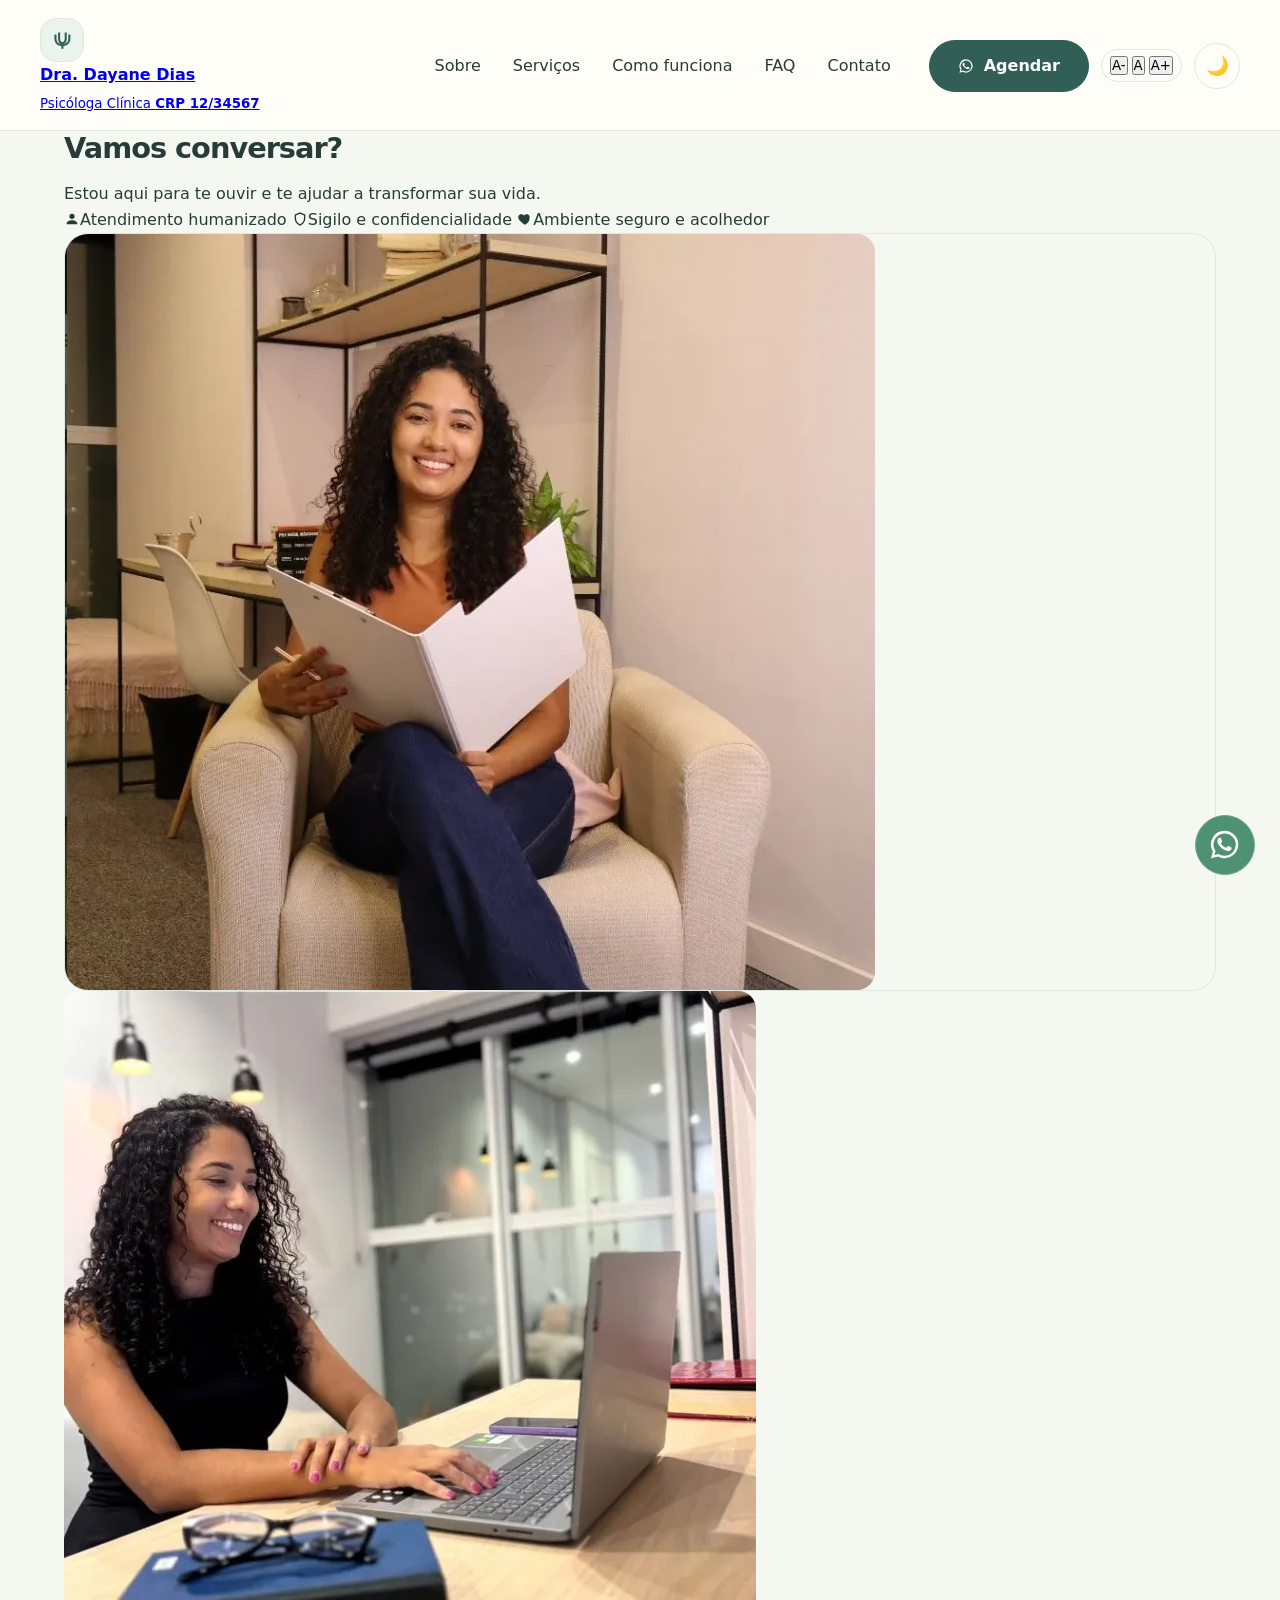
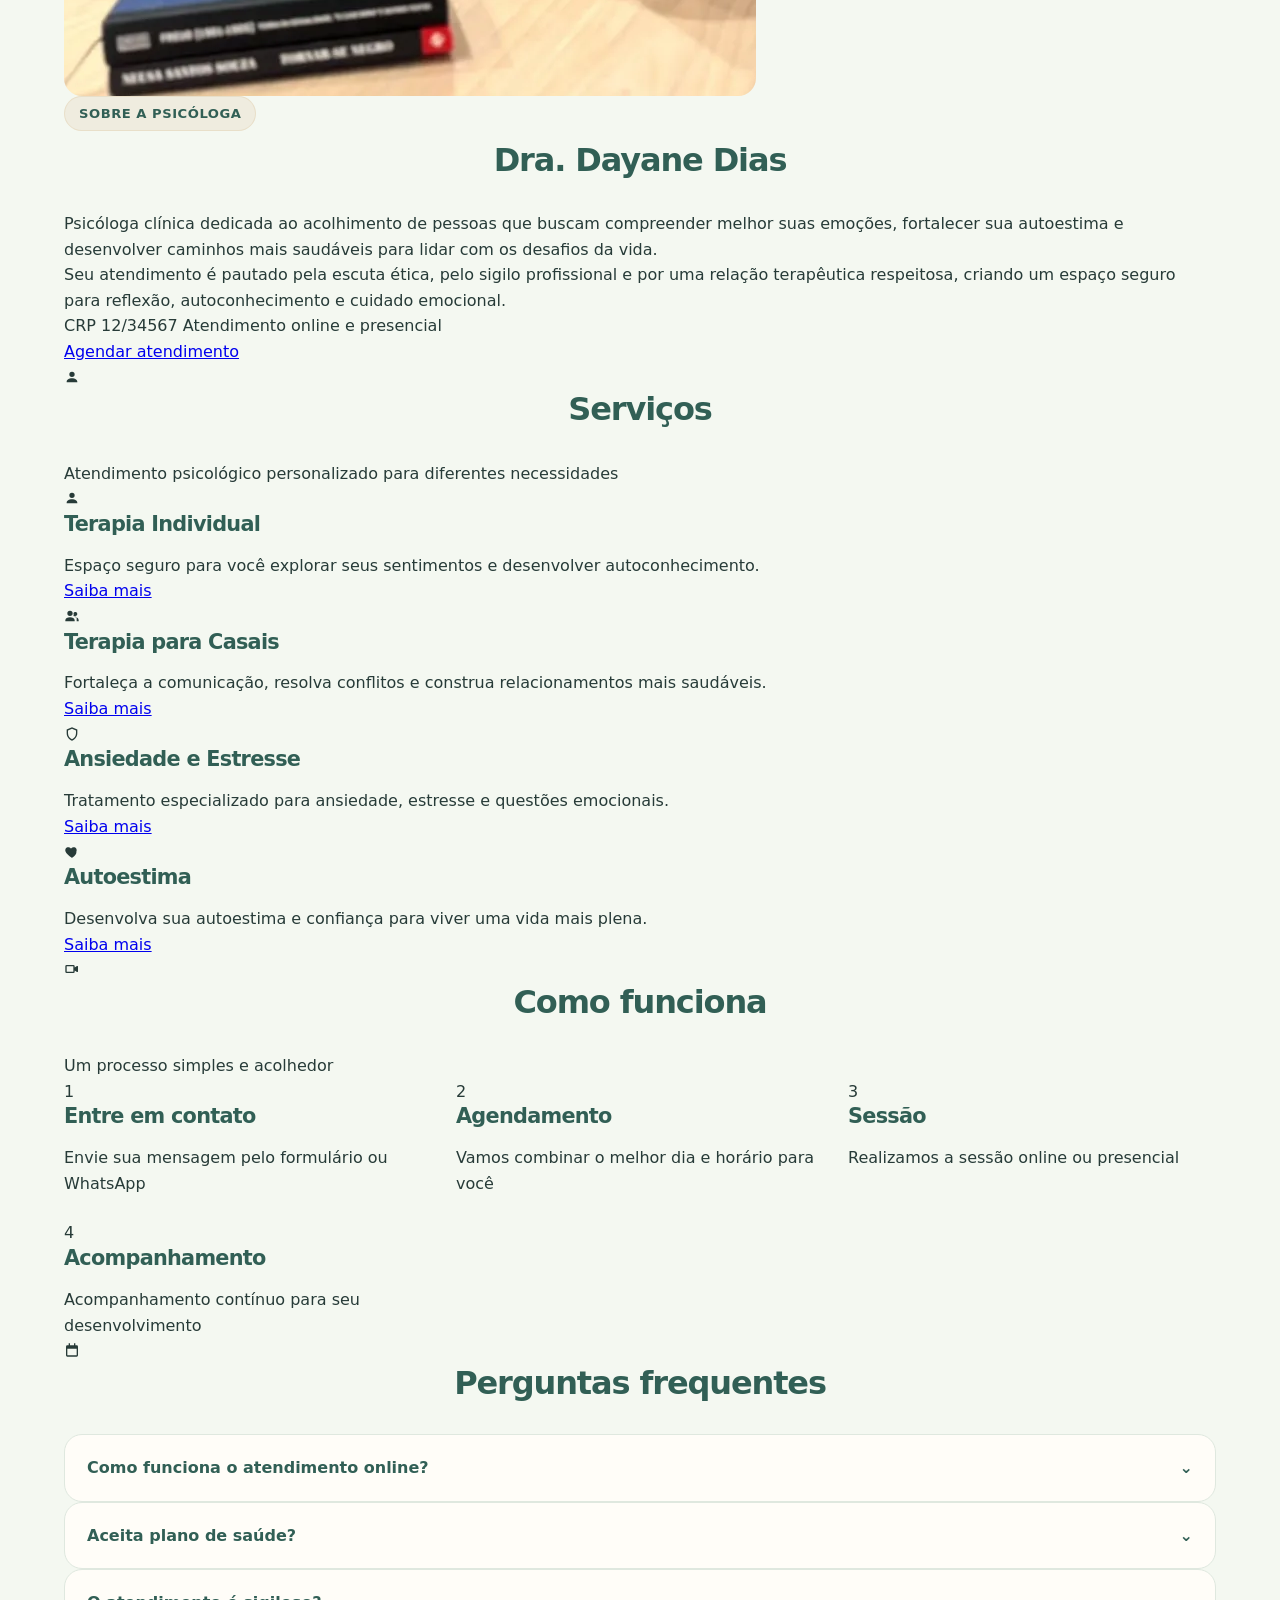
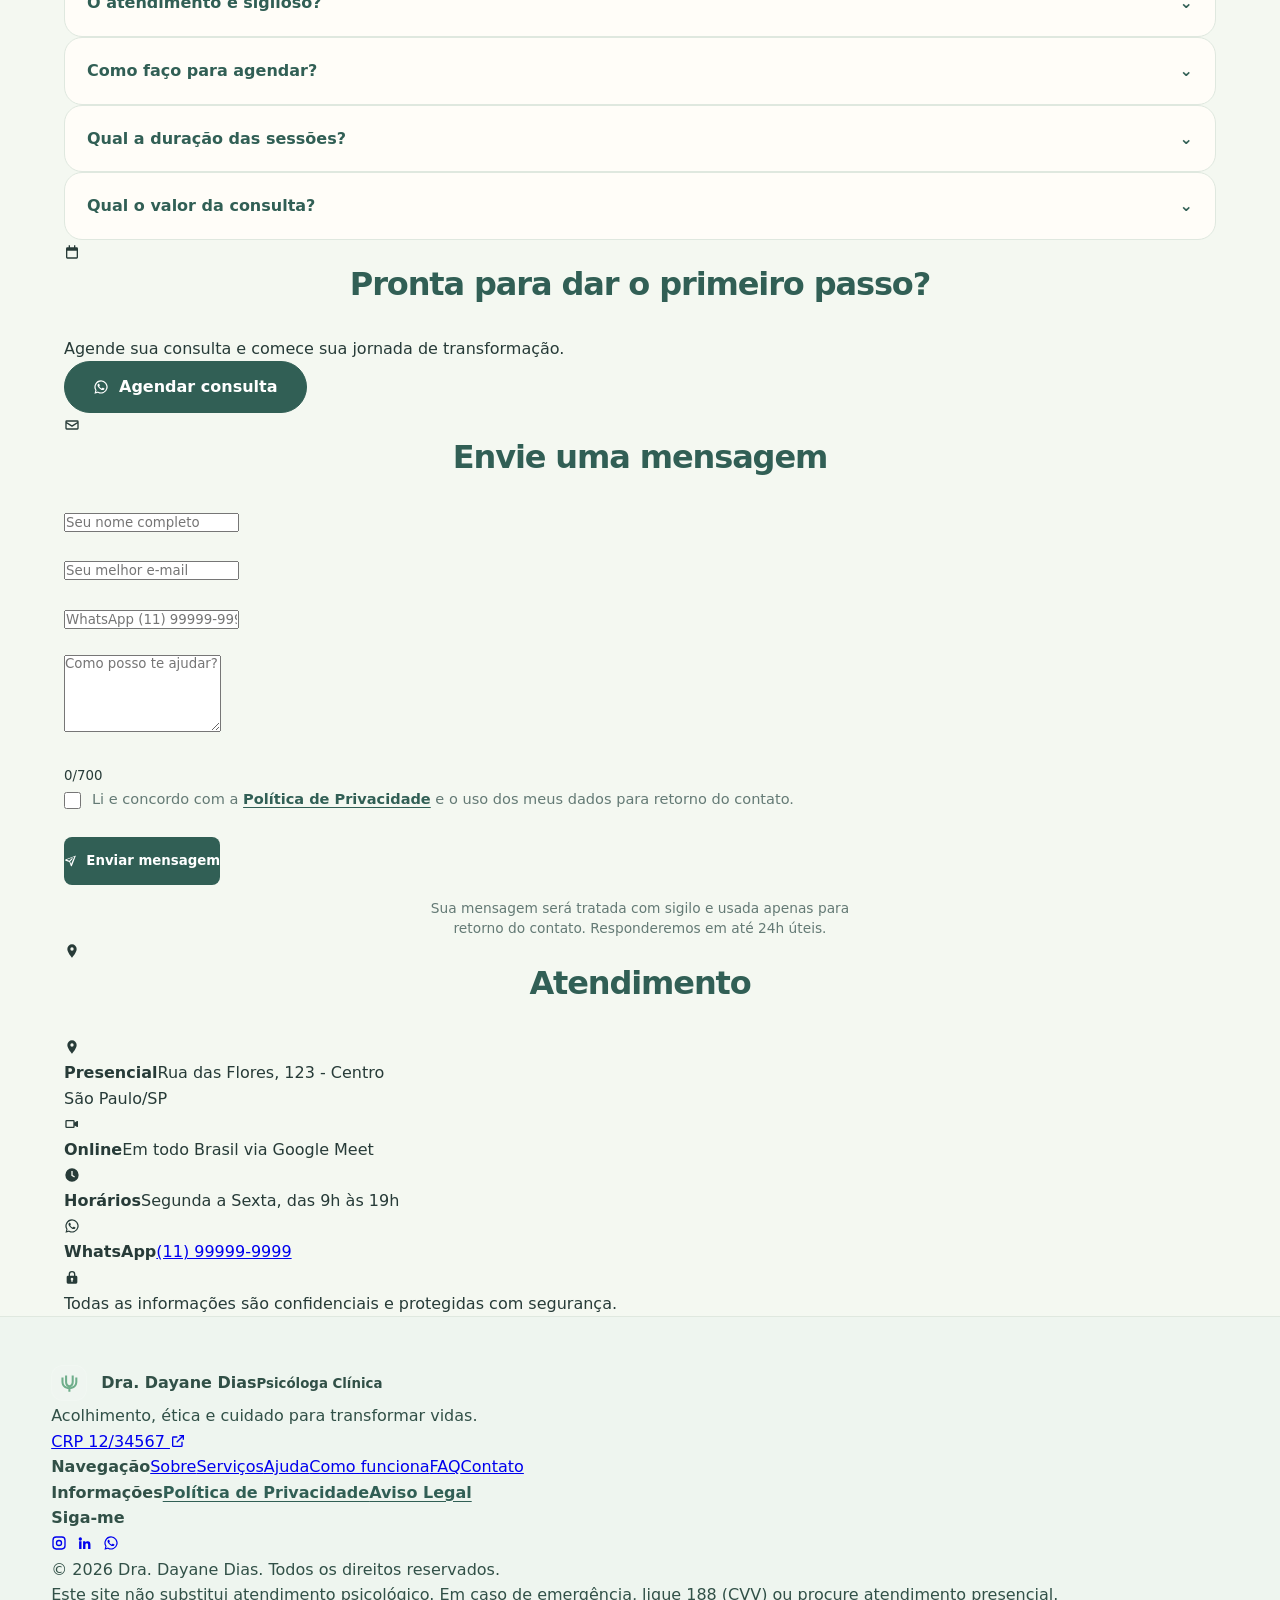
==== commit 89fc59ae: "Add files via upload" ====
--- a/index.html
+++ b/index.html
@@ -1,509 +1,527 @@
 <!DOCTYPE html>
 <html lang="pt-BR">
+
 <head>
   <meta charset="UTF-8" />
   <meta name="viewport" content="width=device-width, initial-scale=1.0, viewport-fit=cover" />
-  <title>Dra. Dayane Dias | Psicóloga Clínica - Atendimento Online e Presencial</title>
-  <meta name="description" content="Psicóloga clínica com atendimento online e presencial. Acolhimento profissional para ansiedade, estresse, relacionamentos, autoestima e autoconhecimento." />
-  <meta name="keywords" content="psicóloga, psicóloga clínica, terapia online, atendimento psicológico, ansiedade, autoestima, saúde emocional" />
+  <title>Dra. Dayane Dias | Psicóloga Clínica</title>
+  <meta name="description"
+    content="Atendimento psicológico online e presencial com acolhimento, sigilo e cuidado profissional." />
+  <meta name="keywords"
+    content="psicóloga, psicóloga clínica, terapia online, atendimento psicológico, ansiedade, autoestima, saúde emocional" />
   <meta name="author" content="Dra. Dayane Dias" />
-  <meta name="robots" content="index, follow, max-image-preview:large" />
-  <link rel="canonical" href="https://www.seusite.com.br/" />
-  <meta name="theme-color" content="#2c5f7a" />
-  <meta name="color-scheme" content="light dark" />
+  <meta name="robots" content="index, follow" />
+  <meta name="theme-color" content="#2f766b" />
+
   <meta property="og:locale" content="pt_BR" />
   <meta property="og:type" content="website" />
   <meta property="og:title" content="Dra. Dayane Dias | Psicóloga Clínica" />
-  <meta property="og:description" content="Atendimento psicológico acolhedor, ético e profissional. Online ou presencial." />
-  <meta property="og:image" content="https://www.seusite.com.br/assets/images/og-image.jpg" />
-  <meta property="og:image:width" content="1200" />
-  <meta property="og:image:height" content="630" />
-  <meta property="og:url" content="https://www.seusite.com.br/" />
-  <meta property="og:site_name" content="Dra. Dayane Dias Psicóloga" />
-  <meta name="twitter:card" content="summary_large_image" />
-  <meta name="twitter:title" content="Dra. Dayane Dias | Psicóloga Clínica" />
-  <meta name="twitter:description" content="Atendimento psicológico online e presencial com acolhimento e profissionalismo." />
-  <meta name="twitter:image" content="https://www.seusite.com.br/assets/images/og-image.jpg" />
-  <link rel="preload" as="image" href="assets/images/psicologa-hero.webp" type="image/webp" fetchpriority="high" />
-  <link rel="icon" type="image/png" sizes="32x32" href="assets/icons/favicon-32x32.png" />
-  <link rel="apple-touch-icon" href="assets/icons/apple-touch-icon.png" />
-  <link rel="manifest" href="site.webmanifest" />
-  <script type="application/ld+json">{"@context":"https://schema.org","@type":"ProfessionalService","name":"Dra. Dayane Dias - Psicóloga Clínica","description":"Atendimento psicológico online e presencial para adultos e casais.","image":"https://www.seusite.com.br/assets/images/og-image.jpg","url":"https://www.seusite.com.br/","telephone":"+55 11 99999-9999","areaServed":"Brasil","address":{"@type":"PostalAddress","addressLocality":"São Paulo","addressRegion":"SP","addressCountry":"BR"},"sameAs":[]}</script>
+  <meta property="og:description"
+    content="Atendimento psicológico online e presencial com acolhimento, ética e sigilo." />
+  <meta property="og:image" content="assets/images/hero-office.jpg" />
+
+  <link rel="preconnect" href="https://fonts.googleapis.com" />
+  <link rel="preconnect" href="https://fonts.gstatic.com" crossorigin />
+  <link
+    href="https://fonts.googleapis.com/css2?family=Cormorant+Garamond:wght@600;700&family=Inter:wght@400;500;600;700;800&display=swap"
+    rel="stylesheet" />
+  <link rel="preload" as="image" href="assets/images/hero-office.jpg" />
   <link rel="stylesheet" href="css/styles.css" />
 </head>
+
 <body>
-
   <svg class="svg-sprite" aria-hidden="true" focusable="false">
     <symbol id="icon-psi" viewBox="0 0 24 24">
-      <path d="M12 3c-4.14 0-7.5 2.9-7.5 6.48 0 2.05 1.1 3.87 2.82 5.05-.16.76-.54 1.55-1.1 2.27a.74.74 0 0 0 .72 1.18 8.6 8.6 0 0 0 3.44-1.73c.52.1 1.06.16 1.62.16 4.14 0 7.5-2.9 7.5-6.48S16.14 3 12 3Zm0 1.65c3.13 0 5.67 2.1 5.67 4.68S15.13 14 12 14a6.85 6.85 0 0 1-1.88-.26l-.47-.14-.36.33c-.42.39-.88.72-1.37.98.18-.43.3-.85.37-1.26l.1-.62-.54-.34c-.95-.6-1.52-1.56-1.52-2.71 0-2.58 2.54-5.33 5.67-5.33Z" />
-      <path d="M11.15 7h1.7v12.9h-1.7z" />
-      <path d="M8.9 15.95c1.05-.65 2.02-.98 3.1-.98s2.05.33 3.1.98l-.82 1.36c-.82-.5-1.5-.73-2.28-.73s-1.46.23-2.28.73l-.82-1.36Z" />
-    </symbol>
-    <symbol id="icon-whatsapp" viewBox="0 0 32 32">
-      <path d="M16.03 3.2A12.64 12.64 0 0 0 5.18 22.34L3.8 28.8l6.62-1.64A12.65 12.65 0 1 0 16.03 3.2Zm0 22.96c-1.84 0-3.55-.48-5.04-1.33l-.36-.2-3.92.97.82-3.83-.24-.4a10.25 10.25 0 1 1 8.74 4.79Z" />
-      <path d="M21.84 18.55c-.32-.16-1.9-.94-2.2-1.05-.3-.11-.52-.16-.74.16-.22.32-.85 1.05-1.04 1.27-.19.22-.38.24-.7.08-.32-.16-1.35-.5-2.57-1.58-.95-.85-1.59-1.9-1.78-2.22-.19-.32-.02-.5.14-.66.15-.14.32-.38.48-.57.16-.19.22-.32.32-.54.11-.22.05-.4-.03-.57-.08-.16-.74-1.78-1.01-2.44-.27-.64-.54-.55-.74-.56h-.63c-.22 0-.57.08-.87.4-.3.32-1.14 1.11-1.14 2.7s1.17 3.14 1.33 3.36c.16.22 2.3 3.52 5.58 4.93.78.34 1.39.54 1.87.69.79.25 1.5.21 2.06.13.63-.09 1.9-.78 2.17-1.53.27-.75.27-1.39.19-1.53-.08-.14-.3-.22-.62-.38Z" />
-    </symbol>
-    <symbol id="icon-instagram" viewBox="0 0 24 24"><path d="M7.7 2h8.6A5.7 5.7 0 0 1 22 7.7v8.6a5.7 5.7 0 0 1-5.7 5.7H7.7A5.7 5.7 0 0 1 2 16.3V7.7A5.7 5.7 0 0 1 7.7 2Zm0 2A3.7 3.7 0 0 0 4 7.7v8.6A3.7 3.7 0 0 0 7.7 20h8.6a3.7 3.7 0 0 0 3.7-3.7V7.7A3.7 3.7 0 0 0 16.3 4H7.7Z"/><path d="M12 7.2A4.8 4.8 0 1 1 12 16.8 4.8 4.8 0 0 1 12 7.2Zm0 2A2.8 2.8 0 1 0 12 14.8 2.8 2.8 0 0 0 12 9.2Z"/><path d="M17.05 6.55a1.15 1.15 0 1 1 0 2.3 1.15 1.15 0 0 1 0-2.3Z"/></symbol>
-    <symbol id="icon-linkedin" viewBox="0 0 24 24"><path d="M4.98 3.5a2.48 2.48 0 1 1 0 4.96 2.48 2.48 0 0 1 0-4.96ZM3.2 9.5h3.56V21H3.2V9.5Z"/><path d="M9.1 9.5h3.41v1.57h.05c.48-.9 1.64-1.85 3.37-1.85 3.6 0 4.27 2.37 4.27 5.46V21h-3.56v-5.58c0-1.33-.02-3.04-1.85-3.04-1.85 0-2.14 1.45-2.14 2.94V21H9.1V9.5Z"/></symbol>
-
-    <symbol id="icon-mail" viewBox="0 0 24 24"><path d="M4 5h16a2 2 0 0 1 2 2v10a2 2 0 0 1-2 2H4a2 2 0 0 1-2-2V7a2 2 0 0 1 2-2Zm0 2v.35l8 5.1 8-5.1V7H4Zm16 10V9.72l-7.46 4.75a1 1 0 0 1-1.08 0L4 9.72V17h16Z"/></symbol>
-    <symbol id="icon-map-pin" viewBox="0 0 24 24"><path d="M12 2a7 7 0 0 0-7 7c0 5.25 7 13 7 13s7-7.75 7-13a7 7 0 0 0-7-7Zm0 9.5A2.5 2.5 0 1 1 12 6.5a2.5 2.5 0 0 1 0 5Z"/></symbol>
-    <symbol id="icon-video" viewBox="0 0 24 24"><path d="M4 6h10a2 2 0 0 1 2 2v1.7l3.4-2.13A1 1 0 0 1 21 8.42v7.16a1 1 0 0 1-1.6.85L16 14.3V16a2 2 0 0 1-2 2H4a2 2 0 0 1-2-2V8a2 2 0 0 1 2-2Zm0 2v8h10V8H4Z"/></symbol>
-    <symbol id="icon-clock" viewBox="0 0 24 24"><path d="M12 2a10 10 0 1 0 0 20 10 10 0 0 0 0-20Zm1 10.02 3.4 2.02-1.02 1.72-4.38-2.6V6h2v6.02Z"/></symbol>
-    <symbol id="icon-lock" viewBox="0 0 24 24"><path d="M7 10V8a5 5 0 0 1 10 0v2h1a2 2 0 0 1 2 2v8a2 2 0 0 1-2 2H6a2 2 0 0 1-2-2v-8a2 2 0 0 1 2-2h1Zm2 0h6V8a3 3 0 0 0-6 0v2Zm3 3a2 2 0 0 0-1 3.73V19h2v-2.27A2 2 0 0 0 12 13Z"/></symbol>
-    <symbol id="icon-send" viewBox="0 0 24 24"><path d="M21.7 3.3a1 1 0 0 0-1.03-.24l-18 7a1 1 0 0 0 .02 1.87l7.05 2.57 2.57 7.05a1 1 0 0 0 1.87.02l7-18a1 1 0 0 0-.24-1.03ZM12.7 18.2l-1.7-4.67 4.92-4.92-1.41-1.41-4.92 4.92-4.67-1.7 13.63-5.3-5.85 13.08Z"/></symbol>
-    <symbol id="icon-external" viewBox="0 0 24 24"><path d="M14 3h7v7h-2V6.41l-8.3 8.3-1.4-1.42 8.29-8.29H14V3Z"/><path d="M5 5h6v2H5v12h12v-6h2v6a2 2 0 0 1-2 2H5a2 2 0 0 1-2-2V7a2 2 0 0 1 2-2Z"/></symbol>
+      <path
+        d="M7.8 4.4h2v6.1c0 1.8.6 3.2 2.2 3.2s2.2-1.4 2.2-3.2V4.4h2v6.1c0 2.8-1.1 4.8-3.2 5.2V20h-2v-4.3c-2.1-.4-3.2-2.4-3.2-5.2V4.4Z" />
+      <path
+        d="M4.3 6.2h2v4.2c0 3.2 2.3 5.3 5.7 5.3s5.7-2.1 5.7-5.3V6.2h2v4.2c0 4.2-3.1 7.1-7.7 7.1s-7.7-2.9-7.7-7.1V6.2Z" />
+    </symbol>
+    <symbol id="icon-whatsapp" viewBox="0 0 24 24">
+      <path
+        d="M12.04 2a9.9 9.9 0 0 0-8.48 15.04L2.2 22l5.08-1.33A9.94 9.94 0 1 0 12.04 2Zm0 18.1a8.08 8.08 0 0 1-4.12-1.13l-.3-.18-3.01.79.8-2.92-.2-.31a8.08 8.08 0 1 1 6.83 3.75Z" />
+      <path
+        d="M16.57 13.86c-.25-.13-1.5-.74-1.73-.82-.23-.09-.4-.13-.57.13-.17.25-.66.82-.82.99-.15.17-.3.19-.55.06-.25-.13-1.07-.39-2.04-1.25-.75-.67-1.26-1.5-1.41-1.75-.15-.26-.02-.4.11-.52.12-.12.25-.3.38-.45.13-.15.17-.25.25-.42.09-.17.04-.32-.02-.45-.06-.13-.57-1.38-.78-1.89-.2-.49-.41-.42-.57-.43h-.49c-.17 0-.45.06-.68.32-.23.25-.89.87-.89 2.12s.91 2.46 1.04 2.63c.13.17 1.8 2.75 4.37 3.86.61.26 1.09.42 1.46.54.62.2 1.17.17 1.61.1.49-.07 1.5-.61 1.71-1.2.21-.59.21-1.09.15-1.2-.06-.11-.23-.17-.48-.3Z" />
+    </symbol>
+    <symbol id="icon-user" viewBox="0 0 24 24">
+      <path d="M12 12a4 4 0 1 0-4-4 4 4 0 0 0 4 4Zm0 2c-4.42 0-8 2.24-8 5v1h16v-1c0-2.76-3.58-5-8-5Z" />
+    </symbol>
+    <symbol id="icon-users" viewBox="0 0 24 24">
+      <path d="M9 12a4 4 0 1 0-4-4 4 4 0 0 0 4 4Zm0 2c-3.86 0-7 1.96-7 4.38V20h14v-1.62C16 15.96 12.86 14 9 14Z" />
+      <path
+        d="M17 12a3 3 0 1 0-2.83-4h.03a5.9 5.9 0 0 1 0 4H14c2.76.18 5 1.8 5 3.82V20h3v-1.62C22 15.96 19.76 14 17 14Z" />
+    </symbol>
+    <symbol id="icon-heart" viewBox="0 0 24 24">
+      <path
+        d="M12 21s-7.5-4.6-9.5-9.2C1 8.2 3.1 5 6.4 5c1.9 0 3.3 1 4.1 2.1C11.3 6 12.7 5 14.6 5c3.3 0 5.4 3.2 3.9 6.8C19.5 16.4 12 21 12 21Z" />
+    </symbol>
+    <symbol id="icon-shield" viewBox="0 0 24 24">
+      <path
+        d="M12 2 4 5.4V11c0 5 3.4 9.7 8 11 4.6-1.3 8-6 8-11V5.4L12 2Zm0 17.8C8.6 18.6 6 15 6 11V6.7l6-2.55 6 2.55V11c0 4-2.6 7.6-6 8.8Z" />
+    </symbol>
+    <symbol id="icon-mail" viewBox="0 0 24 24">
+      <path
+        d="M4 5h16a2 2 0 0 1 2 2v10a2 2 0 0 1-2 2H4a2 2 0 0 1-2-2V7a2 2 0 0 1 2-2Zm0 2v.4l8 5.1 8-5.1V7H4Zm16 10V9.7l-7.45 4.75a1 1 0 0 1-1.1 0L4 9.7V17h16Z" />
+    </symbol>
+    <symbol id="icon-pin" viewBox="0 0 24 24">
+      <path
+        d="M12 2a7 7 0 0 0-7 7c0 5.25 7 13 7 13s7-7.75 7-13a7 7 0 0 0-7-7Zm0 9.5A2.5 2.5 0 1 1 12 6.5a2.5 2.5 0 0 1 0 5Z" />
+    </symbol>
+    <symbol id="icon-video" viewBox="0 0 24 24">
+      <path
+        d="M4 6h10a2 2 0 0 1 2 2v1.7l3.4-2.1A1 1 0 0 1 21 8.4v7.2a1 1 0 0 1-1.6.8L16 14.3V16a2 2 0 0 1-2 2H4a2 2 0 0 1-2-2V8a2 2 0 0 1 2-2Zm0 2v8h10V8H4Z" />
+    </symbol>
+    <symbol id="icon-clock" viewBox="0 0 24 24">
+      <path d="M12 2a10 10 0 1 0 10 10A10 10 0 0 0 12 2Zm1 10.1 3.4 2-1 1.7-4.4-2.6V6h2v6.1Z" />
+    </symbol>
+    <symbol id="icon-lock" viewBox="0 0 24 24">
+      <path
+        d="M7 10V8a5 5 0 0 1 10 0v2h1a2 2 0 0 1 2 2v8a2 2 0 0 1-2 2H6a2 2 0 0 1-2-2v-8a2 2 0 0 1 2-2h1Zm2 0h6V8a3 3 0 0 0-6 0v2Zm3 3a2 2 0 0 0-1 3.73V19h2v-2.27A2 2 0 0 0 12 13Z" />
+    </symbol>
+    <symbol id="icon-send" viewBox="0 0 24 24">
+      <path
+        d="M21.7 3.3a1 1 0 0 0-1.03-.24l-18 7a1 1 0 0 0 .02 1.87l7.05 2.57 2.57 7.05a1 1 0 0 0 1.87.02l7-18a1 1 0 0 0-.24-1.03ZM12.7 18.2l-1.7-4.67 4.92-4.92-1.41-1.41-4.92 4.92-4.67-1.7 13.63-5.3-5.85 13.08Z" />
+    </symbol>
+    <symbol id="icon-calendar" viewBox="0 0 24 24">
+      <path
+        d="M7 2h2v3h6V2h2v3h2a2 2 0 0 1 2 2v13a2 2 0 0 1-2 2H5a2 2 0 0 1-2-2V7a2 2 0 0 1 2-2h2V2Zm12 8H5v10h14V10Z" />
+    </symbol>
+    <symbol id="icon-instagram" viewBox="0 0 24 24">
+      <path
+        d="M7.7 2h8.6A5.7 5.7 0 0 1 22 7.7v8.6a5.7 5.7 0 0 1-5.7 5.7H7.7A5.7 5.7 0 0 1 2 16.3V7.7A5.7 5.7 0 0 1 7.7 2Zm0 2A3.7 3.7 0 0 0 4 7.7v8.6A3.7 3.7 0 0 0 7.7 20h8.6a3.7 3.7 0 0 0 3.7-3.7V7.7A3.7 3.7 0 0 0 16.3 4H7.7Z" />
+      <path d="M12 7.2A4.8 4.8 0 1 1 12 16.8 4.8 4.8 0 0 1 12 7.2Zm0 2A2.8 2.8 0 1 0 12 14.8 2.8 2.8 0 0 0 12 9.2Z" />
+    </symbol>
+    <symbol id="icon-linkedin" viewBox="0 0 24 24">
+      <path d="M4.98 3.5a2.48 2.48 0 1 1 0 4.96 2.48 2.48 0 0 1 0-4.96ZM3.2 9.5h3.56V21H3.2V9.5Z" />
+      <path
+        d="M9.1 9.5h3.41v1.57h.05c.48-.9 1.64-1.85 3.37-1.85 3.6 0 4.27 2.37 4.27 5.46V21h-3.56v-5.58c0-1.33-.02-3.04-1.85-3.04-1.85 0-2.14 1.45-2.14 2.94V21H9.1V9.5Z" />
+    </symbol>
+    <symbol id="icon-external" viewBox="0 0 24 24">
+      <path d="M14 3h7v7h-2V6.41l-8.3 8.3-1.4-1.42 8.29-8.29H14V3Z" />
+      <path d="M5 5h6v2H5v12h12v-6h2v6a2 2 0 0 1-2 2H5a2 2 0 0 1-2-2V7a2 2 0 0 1 2-2Z" />
+    </symbol>
   </svg>
 
-
   <a class="skip-link" href="#conteudo-principal">Pular para o conteúdo principal</a>
 
-  <!-- 🔝 HEADER -->
   <header class="header">
-    <div class="container">
-      <div class="logo brand-link">
-        <a class="brand-main" href="#inicio" aria-label="Ir para o início da página">
-          <span class="brand-mark brand-mark-psi" aria-hidden="true"><span class="psi-letter">Ψ</span></span>
-          <span class="brand-copy">
-            <span class="brand-name">Dra. Dayane Dias</span>
-            <span class="brand-subtitle"><span>Psicóloga Clínica</span><span class="brand-crp-text">CRP 12/34567</span></span>
-          </span>
-        </a>
-        <a class="crp-floating-link" href="https://cadastro.cfp.org.br/" target="_blank" rel="noopener noreferrer" aria-label="Consultar CRP no Cadastro Nacional de Psicólogas e Psicólogos">Consultar CRP <svg class="icon external-icon" aria-hidden="true"><use href="#icon-external"></use></svg></a>
-      </div>
+    <div class="container header-inner">
+      <a class="brand" href="#inicio" aria-label="Ir para o início">
+        <span class="brand-mark"><svg class="icon">
+            <use href="#icon-psi"></use>
+          </svg></span>
+        <span class="brand-copy">
+          <strong>Dra. Dayane Dias</strong>
+          <small>Psicóloga Clínica <b>CRP 12/34567</b></small>
+        </span>
+      </a>
+
       <nav class="nav" id="mainNav" aria-label="Navegação principal">
         <a href="#sobre">Sobre</a>
         <a href="#servicos">Serviços</a>
-        <a href="#ajuda">Ajuda</a>
         <a href="#como-funciona">Como funciona</a>
         <a href="#faq">FAQ</a>
         <a href="#contato">Contato</a>
-        <a href="#" class="nav-whatsapp js-whatsapp-link" data-message="Olá, Dra. Dayane. Gostaria de agendar uma conversa inicial." target="_blank" rel="noopener noreferrer"><svg class="icon nav-icon" aria-hidden="true"><use href="#icon-whatsapp"></use></svg><span>Agendar</span></a>
       </nav>
-      <div class="header-actions" aria-label="Controles do site">
-        <div class="font-controls" aria-label="Controle de tamanho da fonte">
-          <button class="font-control" id="decreaseFont" type="button" aria-label="Diminuir tamanho da fonte">A-</button>
-          <button class="font-control" id="resetFont" type="button" aria-label="Restaurar tamanho padrão da fonte">A</button>
-          <button class="font-control" id="increaseFont" type="button" aria-label="Aumentar tamanho da fonte">A+</button>
-        </div>
-        <button class="theme-toggle" id="themeToggle" type="button" aria-label="Ativar modo escuro" title="Alternar tema">
-          <span class="theme-toggle-icon" aria-hidden="true">🌙</span>
-        </button>
-        <button class="mobile-menu-btn" id="mobileMenuBtn" type="button" aria-label="Abrir menu" aria-controls="mainNav" aria-expanded="false">☰</button>
+
+      <div class="header-actions">
+        <a class="btn btn-primary js-whatsapp-link" href="#"
+          data-message="Olá, Dra. Dayane. Gostaria de agendar uma consulta.">
+          <svg class="icon">
+            <use href="#icon-whatsapp"></use>
+          </svg>
+          <span>Agendar</span>
+        </a>
+        <div class="font-controls" aria-label="Tamanho da fonte">
+          <button id="decreaseFont" type="button" aria-label="Diminuir fonte">A-</button>
+          <button id="resetFont" type="button" aria-label="Fonte padrão">A</button>
+          <button id="increaseFont" type="button" aria-label="Aumentar fonte">A+</button>
+        </div>
+        <button class="theme-toggle" id="themeToggle" type="button" aria-label="Alternar tema">🌙</button>
+        <button class="mobile-menu-btn" id="mobileMenuBtn" type="button" aria-controls="mainNav"
+          aria-expanded="false">☰</button>
       </div>
     </div>
   </header>
 
   <main id="conteudo-principal">
-  <!-- 🌟 HERO -->
-  <section id="inicio" class="hero section">
-    <div class="container hero-content">
-      <div class="hero-text">
-        <h2>Cuidar da sua saúde emocional <br><span>é o passo mais importante</span></h2>
-        <p>Atendimento psicológico com acolhimento, ética e profissionalismo. Online ou presencial.</p>
-        <a href="#" class="btn-primary js-whatsapp-link" data-message="Olá, Dra. Dayane. Gostaria de agendar uma conversa inicial." target="_blank" rel="noopener noreferrer"><svg class="icon btn-icon" aria-hidden="true"><use href="#icon-whatsapp"></use></svg><span>Agendar atendimento</span></a>
-      </div>
-      <div class="hero-image">
-        <picture>
-          <source srcset="assets/images/psicologa-hero.webp" type="image/webp" />
-          <img src="assets/images/psicologa-hero.jpg" alt="Dra. Dayane Dias - Psicóloga Clínica" width="900" height="600" decoding="async" fetchpriority="high" />
-        </picture>
-      </div>
-    </div>
-  </section>
-
-  <!-- 👩‍⚕️ SOBRE -->
-  <section id="sobre" class="sobre section">
-    <div class="container sobre-content">
-      <div class="sobre-image">
-        <picture>
-          <source srcset="assets/images/psicologa-sobre.webp" type="image/webp" />
-          <img src="assets/images/psicologa-sobre.jpg" alt="Consultório aconchegante preparado para atendimento psicológico" width="900" height="600" loading="lazy" decoding="async" />
-        </picture>
-      </div>
-      <div class="sobre-text">
-        <h2>Sobre mim</h2>
-        <p>Sou Dra. Dayane Dias, psicóloga clínica com mais de 10 anos de experiência. Atendo adultos e casais com abordagem na Terapia Cognitivo-Comportamental (TCC), ajudando meus pacientes a desenvolverem autoconsciência e estratégias práticas para lidar com desafios emocionais.</p>
-        <p>Acredito que cada pessoa tem dentro de si os recursos necessários para transformar sua vida. Meu papel é guiar esse processo com respeito, sigilo e acolhimento.</p>
-        <p><strong>CRP:</strong> <a class="inline-crp-link" href="https://cadastro.cfp.org.br/" target="_blank" rel="noopener noreferrer">12/34567</a></p>
-      </div>
-    </div>
-  </section>
-
-  <!-- 🧠 COMO POSSO TE AJUDAR -->
-  <section id="ajuda" class="ajuda section" aria-labelledby="ajuda-title">
-    <div class="container">
-      <div class="section-intro">
-        <span class="section-kicker">Áreas de cuidado</span>
-        <h2 id="ajuda-title">Como posso te ajudar?</h2>
-        <p>Algumas demandas comuns no atendimento psicológico, sempre acolhidas com escuta, sigilo e respeito ao seu tempo.</p>
-      </div>
-      <div class="ajuda-grid">
-        <article class="ajuda-item"><span class="ajuda-icon" aria-hidden="true">😰</span><h3>Ansiedade</h3><p>Compreensão dos gatilhos, regulação emocional e estratégias para lidar com preocupações intensas.</p></article>
-        <article class="ajuda-item"><span class="ajuda-icon" aria-hidden="true">😫</span><h3>Estresse</h3><p>Organização da rotina emocional, limites saudáveis e cuidado com sinais de sobrecarga.</p></article>
-        <article class="ajuda-item"><span class="ajuda-icon" aria-hidden="true">💔</span><h3>Relacionamentos</h3><p>Reflexão sobre vínculos, comunicação, conflitos e padrões que se repetem nas relações.</p></article>
-        <article class="ajuda-item"><span class="ajuda-icon" aria-hidden="true">🌱</span><h3>Autoconhecimento</h3><p>Um espaço para reconhecer emoções, escolhas, limites e possibilidades de mudança.</p></article>
-        <article class="ajuda-item"><span class="ajuda-icon" aria-hidden="true">🕊️</span><h3>Luto e perdas</h3><p>Acolhimento para atravessar processos de perda com cuidado, presença e elaboração emocional.</p></article>
-        <article class="ajuda-item"><span class="ajuda-icon" aria-hidden="true">🤍</span><h3>Autoestima</h3><p>Trabalho sobre autocrítica, inseguranças e construção de uma relação mais gentil consigo.</p></article>
-      </div>
-    </div>
-  </section>
-
-  <!-- 💼 SERVIÇOS -->
-  <section id="servicos" class="servicos section">
-    <div class="container">
-      <h2>Serviços</h2>
-      <div class="servicos-grid">
-        <div class="card">
-          <h3>🧘 Terapia Individual</h3>
-          <p>Sessões personalizadas para adultos e adolescentes.</p>
-        </div>
-        <div class="card">
-          <h3>❤️ Terapia para Casais</h3>
-          <p>Mediação e fortalecimento da relação.</p>
-        </div>
-        <div class="card">
-          <h3>💻 Atendimento Online</h3>
-          <p>Em todo o Brasil, com segurança e sigilo.</p>
-        </div>
-        <div class="card">
-          <h3>🏢 Atendimento Presencial</h3>
-          <p>Consultório aconchegante e acessível.</p>
-        </div>
-      </div>
-    </div>
-  </section>
-
-  <!-- 🪴 COMO FUNCIONA -->
-  <section id="como-funciona" class="como-funciona section" aria-labelledby="como-funciona-title">
-    <div class="container">
-      <div class="section-intro">
-        <span class="section-kicker">Primeiros passos</span>
-        <h2 id="como-funciona-title">Como funciona o atendimento?</h2>
-        <p>Um caminho simples, acolhedor e sem pressão para você entender o processo antes de começar.</p>
-      </div>
-
-      <div class="steps-grid">
-        <article class="step-card">
-          <span class="step-number" aria-hidden="true">01</span>
-          <h3>Contato inicial</h3>
-          <p>Você envia uma mensagem pelo WhatsApp ou formulário contando, de forma breve, o que procura.</p>
-        </article>
-
-        <article class="step-card">
-          <span class="step-number" aria-hidden="true">02</span>
-          <h3>Agendamento</h3>
-          <p>Combinamos o melhor horário e formato de atendimento, online ou presencial.</p>
-        </article>
-
-        <article class="step-card">
-          <span class="step-number" aria-hidden="true">03</span>
-          <h3>Acompanhamento</h3>
-          <p>As sessões acontecem com sigilo, ética e foco nas suas necessidades emocionais.</p>
-        </article>
-      </div>
-
-      <div class="section-action">
-        <a href="#" class="btn-primary js-whatsapp-link" data-message="Olá, Dra. Dayane. Gostaria de entender como funciona o atendimento psicológico." target="_blank" rel="noopener noreferrer"><svg class="icon btn-icon" aria-hidden="true"><use href="#icon-whatsapp"></use></svg><span>Entender meu atendimento</span></a>
-      </div>
-    </div>
-  </section>
-
-  <!-- 🌱 BENEFÍCIOS -->
-  <section id="beneficios" class="beneficios section">
-    <div class="container">
-      <h2>Benefícios da terapia</h2>
-      <ul>
-        <li>✅ Mais equilíbrio emocional</li>
-        <li>✅ Autoconhecimento profundo</li>
-        <li>✅ Melhora nos relacionamentos</li>
-        <li>✅ Redução da ansiedade e estresse</li>
-        <li>✅ Qualidade de vida e bem-estar</li>
-      </ul>
-    </div>
-  </section>
-
-  <!-- 🤝 COMPROMISSO PROFISSIONAL -->
-  <section id="compromisso" class="compromisso section" aria-labelledby="compromisso-title">
-    <div class="container">
-      <div class="section-intro">
-        <span class="section-kicker">Confiança e ética</span>
-        <h2 id="compromisso-title">Um espaço seguro para o seu cuidado emocional</h2>
-        <p>Em vez de expor relatos pessoais, o site destaca os princípios que orientam o atendimento psicológico.</p>
-      </div>
-      <div class="compromisso-grid">
-        <article class="compromisso-card"><span aria-hidden="true">🔒</span><h3>Sigilo profissional</h3><p>O atendimento respeita a privacidade e os princípios éticos da Psicologia.</p></article>
-        <article class="compromisso-card"><span aria-hidden="true">🌿</span><h3>Acolhimento</h3><p>Escuta cuidadosa, sem julgamentos, para compreender sua história e suas necessidades.</p></article>
-        <article class="compromisso-card"><span aria-hidden="true">🧭</span><h3>Processo individual</h3><p>Cada acompanhamento respeita o ritmo, os objetivos e o contexto de cada pessoa.</p></article>
-      </div>
-    </div>
-  </section>
-
-  <!-- ❓ FAQ -->
-  <section id="faq" class="faq section" aria-labelledby="faq-title">
-    <div class="container">
-      <div class="section-intro">
-        <span class="section-kicker">Dúvidas comuns</span>
-        <h2 id="faq-title">Perguntas frequentes</h2>
-        <p>Respostas diretas para ajudar você a dar o próximo passo com mais segurança.</p>
-      </div>
-
-      <div class="faq-list">
-        <div class="faq-item">
-          <button class="faq-question" type="button" aria-expanded="false" aria-controls="faq-answer-1">
-            <span>Como funciona a primeira sessão?</span>
-            <span class="faq-icon" aria-hidden="true">+</span>
-          </button>
-          <div class="faq-answer" id="faq-answer-1" hidden>
-            <p>A primeira sessão é um momento de acolhimento para compreender sua demanda, explicar o processo terapêutico e alinhar expectativas.</p>
-          </div>
-        </div>
-
-        <div class="faq-item">
-          <button class="faq-question" type="button" aria-expanded="false" aria-controls="faq-answer-2">
-            <span>O atendimento pode ser online?</span>
-            <span class="faq-icon" aria-hidden="true">+</span>
-          </button>
-          <div class="faq-answer" id="faq-answer-2" hidden>
-            <p>Sim. O atendimento online pode ser realizado por videochamada, com privacidade e cuidado semelhante ao atendimento presencial.</p>
-          </div>
-        </div>
-
-        <div class="faq-item">
-          <button class="faq-question" type="button" aria-expanded="false" aria-controls="faq-answer-3">
-            <span>Quanto tempo dura uma sessão?</span>
-            <span class="faq-icon" aria-hidden="true">+</span>
-          </button>
-          <div class="faq-answer" id="faq-answer-3" hidden>
-            <p>Em geral, cada sessão dura cerca de 50 minutos. A frequência é combinada conforme a necessidade de cada pessoa.</p>
-          </div>
-        </div>
-
-        <div class="faq-item">
-          <button class="faq-question" type="button" aria-expanded="false" aria-controls="faq-answer-4">
-            <span>O atendimento é sigiloso?</span>
-            <span class="faq-icon" aria-hidden="true">+</span>
-          </button>
-          <div class="faq-answer" id="faq-answer-4" hidden>
-            <p>Sim. O sigilo é uma parte essencial do atendimento psicológico e segue os princípios éticos da profissão.</p>
-          </div>
-        </div>
-
-        <div class="faq-item">
-          <button class="faq-question" type="button" aria-expanded="false" aria-controls="faq-answer-5">
-            <span>Como faço para agendar?</span>
-            <span class="faq-icon" aria-hidden="true">+</span>
-          </button>
-          <div class="faq-answer" id="faq-answer-5" hidden>
-            <p>Você pode clicar no botão de WhatsApp, enviar uma mensagem pelo formulário ou usar o contato informado no site.</p>
-          </div>
-        </div>
-      </div>
-    </div>
-  </section>
-
-  <!-- 📞 CTA FINAL -->
-  <section class="cta section" aria-labelledby="cta-title">
-    <div class="container">
-      <h2 id="cta-title">Dê o primeiro passo para uma vida mais leve</h2>
-      <p>Agende uma conversa inicial sem compromisso.</p>
-      <a href="#" class="btn-primary btn-large js-whatsapp-link" data-message="Olá, Dra. Dayane. Gostaria de saber mais sobre o atendimento psicológico." target="_blank" rel="noopener noreferrer"><svg class="icon btn-icon" aria-hidden="true"><use href="#icon-whatsapp"></use></svg><span>Falar no WhatsApp</span></a>
-    </div>
-  </section>
-
-  <!-- 📍 CONTATO + FORMULÁRIO -->
-  <section id="contato" class="contato section">
-    <div class="container contato-content">
-      
-      <!-- Formulário funcional via FormSubmit -->
-      <form class="form" id="contactForm" action="https://formsubmit.co/seuemail@dominio.com" method="POST" novalidate>
-        <div class="contact-card-title"><span class="contact-title-icon" aria-hidden="true"><svg class="icon"><use href="#icon-mail"></use></svg></span><h3>Envie uma mensagem</h3></div>
-
-        <div class="form-group">
-          <label for="nome">Nome</label>
-          <input id="nome" type="text" name="nome" placeholder="Seu nome" required minlength="3" maxlength="80" autocomplete="name" />
-          <small class="field-error" data-error-for="nome"></small>
-        </div>
-
-        <div class="form-group">
-          <label for="email">E-mail</label>
-          <input id="email" type="email" name="email" placeholder="Seu e-mail" required maxlength="120" autocomplete="email" />
-          <small class="field-error" data-error-for="email"></small>
-        </div>
-
-        <div class="form-group">
-          <label for="telefone">WhatsApp <span>(opcional)</span></label>
-          <input id="telefone" type="tel" name="telefone" placeholder="(11) 99999-9999" maxlength="20" autocomplete="tel" inputmode="tel" />
-          <small class="field-error" data-error-for="telefone"></small>
-        </div>
-
-        <div class="form-group">
-          <label for="mensagem">Mensagem</label>
-          <textarea id="mensagem" name="mensagem" placeholder="Como posso te ajudar?" rows="4" required minlength="10" maxlength="700"></textarea>
-          <div class="textarea-helper">
-            <small class="field-error" data-error-for="mensagem"></small>
-            <small class="char-counter"><span id="messageCounter">0</span>/700</small>
-          </div>
-        </div>
-
-        <div class="privacy-consent form-group">
-          <label class="checkbox-field" for="privacyConsent">
-            <input id="privacyConsent" type="checkbox" name="consentimento_lgpd" required />
-            <span>Concordo com o uso dos meus dados para retorno do contato, conforme a <button class="link-button js-open-privacy" type="button">Política de Privacidade</button>.</span>
+    <section id="inicio" class="hero-strip">
+      <div class="container hero-strip-inner">
+        <div class="hero-copy">
+          <h1>Vamos conversar?</h1>
+          <p>Estou aqui para te ouvir e te ajudar a transformar sua vida.</p>
+          <div class="trust-row">
+            <span><svg class="icon">
+                <use href="#icon-user"></use>
+              </svg>Atendimento humanizado</span>
+            <span><svg class="icon">
+                <use href="#icon-shield"></use>
+              </svg>Sigilo e confidencialidade</span>
+            <span><svg class="icon">
+                <use href="#icon-heart"></use>
+              </svg>Ambiente seguro e acolhedor</span>
+          </div>
+        </div>
+        <div class="hero-image">
+          <img src="assets/images/psicologa-hero.webp" alt="Dra. Dayane Dias" />
+        </div>
+      </div>
+    </section>
+
+    <section id="sobre" class="section about-section">
+      <div class="container about-grid panel">
+        <div class="about-image">
+          <img src="assets/images/psicologa-sobre.webp" alt="Dra. Dayane Dias em ambiente acolhedor de atendimento" />
+        </div>
+
+        <div class="about-content">
+          <span class="section-kicker">Sobre a psicóloga</span>
+          <h2>Dra. Dayane Dias</h2>
+          <p>
+            Psicóloga clínica dedicada ao acolhimento de pessoas que buscam compreender melhor suas emoções,
+            fortalecer sua autoestima e desenvolver caminhos mais saudáveis para lidar com os desafios da vida.
+          </p>
+          <p>
+            Seu atendimento é pautado pela escuta ética, pelo sigilo profissional e por uma relação terapêutica
+            respeitosa, criando um espaço seguro para reflexão, autoconhecimento e cuidado emocional.
+          </p>
+
+          <div class="about-info">
+            <span>CRP 12/34567</span>
+            <span>Atendimento online e presencial</span>
+          </div>
+
+          <a href="#contato" class="btn about-btn">
+            Agendar atendimento
+          </a>
+        </div>
+      </div>
+    </section>
+
+    <section id="servicos" class="section section-tight">
+      <div class="container panel content-panel">
+        <div class="panel-title stacked-title">
+          <span class="title-badge"><svg class="icon">
+              <use href="#icon-user"></use>
+            </svg></span>
+          <div>
+            <h2>Serviços</h2>
+            <p>Atendimento psicológico personalizado para diferentes necessidades</p>
+          </div>
+        </div>
+        <div class="services-grid">
+          <article class="service-card"><span><svg class="icon">
+                <use href="#icon-user"></use>
+              </svg></span>
+            <h3>Terapia Individual</h3>
+            <p>Espaço seguro para você explorar seus sentimentos e desenvolver autoconhecimento.</p><a
+              href="#contato">Saiba mais</a>
+          </article>
+          <article class="service-card"><span><svg class="icon">
+                <use href="#icon-users"></use>
+              </svg></span>
+            <h3>Terapia para Casais</h3>
+            <p>Fortaleça a comunicação, resolva conflitos e construa relacionamentos mais saudáveis.</p><a
+              href="#contato">Saiba mais</a>
+          </article>
+          <article class="service-card"><span><svg class="icon">
+                <use href="#icon-shield"></use>
+              </svg></span>
+            <h3>Ansiedade e Estresse</h3>
+            <p>Tratamento especializado para ansiedade, estresse e questões emocionais.</p><a href="#contato">Saiba
+              mais</a>
+          </article>
+          <article class="service-card"><span><svg class="icon">
+                <use href="#icon-heart"></use>
+              </svg></span>
+            <h3>Autoestima</h3>
+            <p>Desenvolva sua autoestima e confiança para viver uma vida mais plena.</p><a href="#contato">Saiba
+              mais</a>
+          </article>
+        </div>
+      </div>
+    </section>
+
+    <section id="como-funciona" class="section section-tight">
+      <div class="container panel content-panel">
+        <div class="panel-title stacked-title">
+          <span class="title-badge"><svg class="icon">
+              <use href="#icon-video"></use>
+            </svg></span>
+          <div>
+            <h2>Como funciona</h2>
+            <p>Um processo simples e acolhedor</p>
+          </div>
+        </div>
+        <div class="steps-grid">
+          <article><span>1</span>
+            <h3>Entre em contato</h3>
+            <p>Envie sua mensagem pelo formulário ou WhatsApp</p>
+          </article>
+          <article><span>2</span>
+            <h3>Agendamento</h3>
+            <p>Vamos combinar o melhor dia e horário para você</p>
+          </article>
+          <article><span>3</span>
+            <h3>Sessão</h3>
+            <p>Realizamos a sessão online ou presencial</p>
+          </article>
+          <article><span>4</span>
+            <h3>Acompanhamento</h3>
+            <p>Acompanhamento contínuo para seu desenvolvimento</p>
+          </article>
+        </div>
+      </div>
+    </section>
+
+    <section id="faq" class="section section-tight">
+      <div class="container panel content-panel">
+        <div class="panel-title"><span class="title-badge"><svg class="icon">
+              <use href="#icon-calendar"></use>
+            </svg></span>
+          <h2>Perguntas frequentes</h2>
+        </div>
+        <div class="faq-grid">
+          <div class="faq-item"><button class="faq-question" type="button" aria-expanded="false">Como funciona o
+              atendimento online?<span>⌄</span></button>
+            <div class="faq-answer" hidden>
+              <p>É realizado por videochamada, com horário marcado, privacidade e sigilo profissional.</p>
+            </div>
+          </div>
+          <div class="faq-item"><button class="faq-question" type="button" aria-expanded="false">Aceita plano de
+              saúde?<span>⌄</span></button>
+            <div class="faq-answer" hidden>
+              <p>Entre em contato para verificar condições, valores e possibilidades de reembolso.</p>
+            </div>
+          </div>
+          <div class="faq-item"><button class="faq-question" type="button" aria-expanded="false">O atendimento é
+              sigiloso?<span>⌄</span></button>
+            <div class="faq-answer" hidden>
+              <p>Sim. O sigilo é uma parte essencial do atendimento psicológico.</p>
+            </div>
+          </div>
+          <div class="faq-item"><button class="faq-question" type="button" aria-expanded="false">Como faço para
+              agendar?<span>⌄</span></button>
+            <div class="faq-answer" hidden>
+              <p>Você pode clicar no botão de WhatsApp ou enviar uma mensagem pelo formulário.</p>
+            </div>
+          </div>
+          <div class="faq-item"><button class="faq-question" type="button" aria-expanded="false">Qual a duração das
+              sessões?<span>⌄</span></button>
+            <div class="faq-answer" hidden>
+              <p>Em geral, cada sessão dura cerca de 50 minutos.</p>
+            </div>
+          </div>
+          <div class="faq-item"><button class="faq-question" type="button" aria-expanded="false">Qual o valor da
+              consulta?<span>⌄</span></button>
+            <div class="faq-answer" hidden>
+              <p>Os valores são informados diretamente no contato, conforme modalidade escolhida.</p>
+            </div>
+          </div>
+        </div>
+      </div>
+    </section>
+
+    <section class="cta-section">
+      <div class="container cta-box">
+        <div class="cta-icon"><svg class="icon">
+            <use href="#icon-calendar"></use>
+          </svg></div>
+        <div>
+          <h2>Pronta para dar o primeiro passo?</h2>
+          <p>Agende sua consulta e comece sua jornada de transformação.</p>
+        </div>
+        <a class="btn btn-primary js-whatsapp-link" href="#"
+          data-message="Olá, Dra. Dayane. Gostaria de agendar minha consulta."><svg class="icon">
+            <use href="#icon-whatsapp"></use>
+          </svg>Agendar consulta</a>
+      </div>
+    </section>
+
+    <section id="contato" class="section section-tight">
+      <div class="container contact-grid">
+        <form class="panel contact-form" id="contactForm" action="https://formsubmit.co/seuemail@dominio.com"
+          method="POST" novalidate>
+          <div class="panel-title">
+            <span class="title-badge"><svg class="icon">
+                <use href="#icon-mail"></use>
+              </svg></span>
+            <h2>Envie uma mensagem</h2>
+          </div>
+
+          <label class="field">
+            <input id="nome" name="nome" type="text" placeholder="Seu nome completo" required minlength="3"
+              maxlength="80" autocomplete="name" />
+            <small class="field-error" data-error-for="nome"></small>
+          </label>
+
+          <label class="field">
+            <input id="email" name="email" type="email" placeholder="Seu melhor e-mail" required maxlength="120"
+              autocomplete="email" />
+            <small class="field-error" data-error-for="email"></small>
+          </label>
+
+          <label class="field">
+            <input id="telefone" name="telefone" type="tel" placeholder="WhatsApp (11) 99999-9999 " maxlength="20"
+              autocomplete="tel" />
+            <small class="field-error" data-error-for="telefone"></small>
+          </label>
+
+          <label class="field">
+            <textarea id="mensagem" name="mensagem" rows="5" placeholder="Como posso te ajudar?" required minlength="10"
+              maxlength="700"></textarea>
+            <span class="field-meta"><small class="field-error" data-error-for="mensagem"></small><small><span
+                  id="messageCounter">0</span>/700</small></span>
+          </label>
+
+          <label class="checkbox-field">
+            <input id="privacyConsent" name="consentimento_lgpd" type="checkbox" required />
+            <span>Li e concordo com a <button class="link-button js-open-privacy" type="button">Política de
+                Privacidade</button> e o uso dos meus dados para retorno do contato.</span>
           </label>
           <small class="field-error" data-error-for="consentimento_lgpd"></small>
-        </div>
-
-        <p class="privacy-summary">
-          Dados usados somente para retorno. Evite enviar informações sensíveis pelo formulário.
-        </p>
-
-        <!-- Configurações FormSubmit -->
-        <input type="hidden" name="_subject" value="📩 Novo contato do site - Dra. Dayane Dias" />
-        <input type="hidden" name="_captcha" value="false" />
-        <input type="hidden" name="_template" value="table" />
-        <input type="hidden" name="_autoresponse" value="Olá! Recebemos sua mensagem pelo site da Dra. Dayane Dias. Em breve retornaremos seu contato." />
-        <input type="hidden" name="_next" value="https://www.seusite.com.br/obrigado.html" />
-
-        <button type="submit" id="contactSubmitButton"><svg class="icon btn-icon" aria-hidden="true"><use href="#icon-send"></use></svg><span>Enviar mensagem</span></button>
-        <p class="form-feedback" id="formFeedback" role="status" aria-live="polite"></p>
-        <p class="form-note">Sua mensagem será tratada com sigilo e usada apenas para retorno do contato. Responderei em até 24h.</p>
-      </form>
-
-      <aside class="info-contato" aria-labelledby="titulo-atendimento">
-        <div class="contact-card-title"><span class="contact-title-icon" aria-hidden="true"><svg class="icon"><use href="#icon-map-pin"></use></svg></span><h3 id="titulo-atendimento">Atendimento</h3></div>
-
-        <div class="contact-list">
-          <div class="contact-row">
-            <span class="contact-icon" aria-hidden="true"><svg class="icon"><use href="#icon-map-pin"></use></svg></span>
-            <div><strong>Presencial</strong><span>Rua das Flores, 123 - Centro, São Paulo/SP</span></div>
-          </div>
-          <div class="contact-row">
-            <span class="contact-icon" aria-hidden="true"><svg class="icon"><use href="#icon-video"></use></svg></span>
-            <div><strong>Online</strong><span>Atendimento em todo o Brasil via Google Meet</span></div>
-          </div>
-          <div class="contact-row">
-            <span class="contact-icon" aria-hidden="true"><svg class="icon"><use href="#icon-clock"></use></svg></span>
-            <div><strong>Horários</strong><span>Segunda a sexta, das 9h às 19h</span></div>
-          </div>
-          <div class="contact-row">
-            <span class="contact-icon" aria-hidden="true"><svg class="icon"><use href="#icon-whatsapp"></use></svg></span>
-            <div><strong>WhatsApp</strong><a href="#" class="contact-whatsapp-link js-whatsapp-link" data-message="Olá, Dra. Dayane. Vim pelo site e gostaria de mais informações sobre os atendimentos." target="_blank" rel="noopener noreferrer">(11) 99999-9999</a></div>
-          </div>
-        </div>
-        
-        <div class="contact-security-note">
-          <span class="security-icon" aria-hidden="true"><svg class="icon"><use href="#icon-lock"></use></svg></span>
-          <p>Todas as informações são confidenciais e protegidas com cuidado profissional.</p>
-        </div>
-      </aside>
+
+          <input type="hidden" name="_subject" value="Novo contato do site - Dra. Dayane Dias" />
+          <input type="hidden" name="_captcha" value="false" />
+          <input type="hidden" name="_template" value="table" />
+          <input type="hidden" name="_next" value="https://www.seusite.com.br/obrigado.html" />
+
+          <button class="submit-btn" id="contactSubmitButton" type="submit">
+            <svg class="icon">
+              <use href="#icon-send"></use>
+            </svg>
+            Enviar mensagem
+          </button>
+          <p class="form-feedback" id="formFeedback" role="status" aria-live="polite"></p>
+          <p class="form-note">Sua mensagem será tratada com sigilo e usada apenas para retorno do contato.
+            Responderemos em até 24h úteis.</p>
+        </form>
+
+        <aside class="panel info-panel" aria-labelledby="titulo-atendimento">
+          <div class="panel-title">
+            <span class="title-badge"><svg class="icon">
+                <use href="#icon-pin"></use>
+              </svg></span>
+            <h2 id="titulo-atendimento">Atendimento</h2>
+          </div>
+
+          <div class="info-list">
+            <div class="info-row"><svg class="icon">
+                <use href="#icon-pin"></use>
+              </svg>
+              <p><strong>Presencial</strong>Rua das Flores, 123 - Centro<br />São Paulo/SP</p>
+            </div>
+            <div class="info-row"><svg class="icon">
+                <use href="#icon-video"></use>
+              </svg>
+              <p><strong>Online</strong>Em todo Brasil via Google Meet</p>
+            </div>
+            <div class="info-row"><svg class="icon">
+                <use href="#icon-clock"></use>
+              </svg>
+              <p><strong>Horários</strong>Segunda a Sexta, das 9h às 19h</p>
+            </div>
+            <div class="info-row"><svg class="icon">
+                <use href="#icon-whatsapp"></use>
+              </svg>
+              <p><strong>WhatsApp</strong><a href="#" class="js-whatsapp-link"
+                  data-message="Olá, Dra. Dayane. Vim pelo site e gostaria de mais informações.">(11) 99999-9999</a></p>
+            </div>
+          </div>
+
+          <div class="security-note">
+            <svg class="icon">
+              <use href="#icon-lock"></use>
+            </svg>
+            <p>Todas as informações são confidenciais e protegidas com segurança.</p>
+          </div>
+        </aside>
+      </div>
+    </section>
+  </main>
+
+  <footer class="footer">
+    <div class="container footer-grid">
+      <div class="footer-brand-column">
+        <a class="brand footer-brand" href="#inicio"><span class="brand-mark"><svg class="icon">
+              <use href="#icon-psi"></use>
+            </svg></span><span><strong>Dra. Dayane Dias</strong><small>Psicóloga Clínica</small></span></a>
+        <p>Acolhimento, ética e cuidado para transformar vidas.</p>
+        <a class="footer-crp" href="https://cadastro.cfp.org.br/" target="_blank" rel="noopener noreferrer"
+          title="Consulte meu cadastro profissional!">CRP 12/34567 <svg class="icon">
+            <use href="#icon-external"></use>
+          </svg></a>
+      </div>
+      <nav><strong>Navegação</strong><a href="#sobre">Sobre</a><a href="#servicos">Serviços</a><a
+          href="#ajuda">Ajuda</a><a href="#como-funciona">Como funciona</a><a href="#faq">FAQ</a><a
+          href="#contato">Contato</a></nav>
+      <nav><strong>Informações</strong><button class="link-button js-open-privacy" type="button">Política de
+          Privacidade</button><button class="link-button js-open-privacy" type="button">Aviso Legal</button></nav>
+      <div>
+        <strong>Siga-me</strong>
+        <div class="social-row">
+          <a href="#" aria-label="Instagram">
+            <svg class="icon">
+              <use href="#icon-instagram"></use>
+            </svg>
+          </a>
+          <a href="#" aria-label="LinkedIn">
+            <svg class="icon">
+              <use href="#icon-linkedin"></use>
+            </svg>
+          </a>
+          <a href="#" aria-label="WhatsApp">
+            <svg class="icon">
+              <use href="#icon-whatsapp"></use>
+            </svg>
+          </a>
+        </div>
+      </div>
     </div>
-  </section>
-
-  </main>
-
-  <!-- 🔻 FOOTER -->
-  <footer class="footer">
-    <div class="container">
-      <div class="footer-content footer-content-modern">
-        <div class="footer-logo footer-column-brand">
-          <a class="footer-brand" href="#inicio" aria-label="Ir para o início da página">
-            <span class="brand-mark brand-mark-psi" aria-hidden="true"><span class="psi-letter">Ψ</span></span>
-            <span class="footer-brand-copy">
-              <span class="footer-brand-name">Dra. Dayane Dias</span>
-              <span class="footer-brand-subtitle">Psicóloga Clínica</span>
-            </span>
-          </a>
-          <p class="footer-brand-text">Acolhimento, ética e cuidado para transformar vidas.</p>
-          <a class="footer-crp-link" href="https://cadastro.cfp.org.br/" target="_blank" rel="noopener noreferrer">CRP 12/34567 <svg class="icon external-icon" aria-hidden="true"><use href="#icon-external"></use></svg></a>
-        </div>
-        
-        <nav class="footer-links" aria-label="Navegação do rodapé">
-          <strong>Navegação</strong>
-          <a href="#sobre">Sobre</a>
-          <a href="#servicos">Serviços</a>
-          <a href="#ajuda">Ajuda</a>
-          <a href="#como-funciona">Como funciona</a>
-          <a href="#faq">FAQ</a>
-          <a href="#contato">Contato</a>
-        </nav>
-        
-        <div class="footer-info">
-          <strong>Informações</strong>
-          <button class="footer-link-button js-open-privacy" type="button">Política de Privacidade</button>
-          <button class="footer-link-button js-open-privacy" type="button">Aviso Legal</button>
-        </div>
-
-        <div class="social footer-social" aria-label="Redes sociais">
-          <strong>Siga-me</strong>
-          <div class="social-row">
-            <a class="social-icon" href="#" aria-label="Instagram da Dra. Dayane Dias" title="Instagram"><svg class="icon" aria-hidden="true"><use href="#icon-instagram"></use></svg></a>
-            <a class="social-icon" href="#" aria-label="LinkedIn da Dra. Dayane Dias" title="LinkedIn"><svg class="icon" aria-hidden="true"><use href="#icon-linkedin"></use></svg></a>
-          </div>
-        </div>
-      </div>
-      
-      <div class="lgpd-notice">
-        ⚠️ Este site não substitui atendimento psicológico. Em caso de emergência, ligue 188 (CVV) ou procure um serviço de saúde presencial.
-      </div>
-      
-      <p class="copyright">© 2026 Dra. Dayane Dias - Todos os direitos reservados.</p>
+    <div class="container footer-bottom">
+      <p>© 2026 Dra. Dayane Dias. Todos os direitos reservados.</p>
+      <p>Este site não substitui atendimento psicológico. Em caso de emergência, ligue 188 (CVV) ou procure atendimento
+        presencial.</p>
     </div>
   </footer>
 
-  <!-- Modal de Política de Privacidade / LGPD -->
-  <div class="privacy-modal" id="privacyModal" aria-hidden="true">
-    <div class="privacy-modal__overlay js-close-privacy" tabindex="-1"></div>
-    <div class="privacy-modal__content" role="dialog" aria-modal="true" aria-labelledby="privacyModalTitle">
-      <button class="privacy-modal__close js-close-privacy" type="button" aria-label="Fechar política de privacidade">×</button>
-      <h2 id="privacyModalTitle">Política de Privacidade</h2>
-      <p>Este site coleta apenas os dados informados voluntariamente no formulário, como nome, e-mail, WhatsApp e mensagem.</p>
+  <div class="privacy-modal" id="privacyModal" aria-hidden="true" hidden>
+    <div class="privacy-modal__content" role="dialog" aria-modal="true" aria-labelledby="privacyTitle">
+      <button class="privacy-modal__close js-close-privacy" type="button" aria-label="Fechar">×</button>
+      <h2 id="privacyTitle">Política de Privacidade</h2>
+      <p>Este site coleta apenas os dados informados voluntariamente no formulário, como nome, e-mail, WhatsApp e
+        mensagem.</p>
       <h3>Como os dados são usados</h3>
-      <p>As informações são utilizadas exclusivamente para responder ao contato, orientar sobre agendamento e dar continuidade à comunicação solicitada.</p>
+      <p>As informações são utilizadas exclusivamente para responder ao contato, orientar sobre agendamento e dar
+        continuidade à comunicação solicitada.</p>
       <h3>Compartilhamento</h3>
-      <p>Os dados não são vendidos ou compartilhados para fins comerciais. O envio pode ser processado por ferramenta externa de formulário, conforme configuração técnica do site.</p>
+      <p>Os dados não são vendidos ou compartilhados para fins comerciais. O envio pode ser processado por ferramenta
+        externa de formulário.</p>
       <h3>Segurança e cuidado</h3>
-      <p>Evite enviar informações íntimas, diagnósticos ou detalhes sensíveis pelo formulário. Esses assuntos devem ser tratados em ambiente apropriado de atendimento profissional.</p>
+      <p>Evite enviar informações íntimas, diagnósticos ou detalhes sensíveis pelo formulário.</p>
       <h3>Direitos do titular</h3>
       <p>Você pode solicitar correção ou exclusão dos dados enviados pelo canal de contato informado no site.</p>
-      <p class="privacy-modal__note">Texto-base para projeto inicial. Antes da publicação oficial, recomenda-se revisar com os dados reais da profissional e do serviço utilizado.</p>
+      <p class="privacy-modal__note">
+        As informações fornecidas são tratadas com sigilo e respeito à sua privacidade, em conformidade com a LGPD.
+      </p>
     </div>
   </div>
 
-  <!-- Banner de Cookies / LGPD -->
-  <div class="cookie-consent" id="cookieConsent" role="region" aria-label="Aviso de cookies" aria-hidden="true">
-    <div class="cookie-consent__text">
-      <strong>Cookies e privacidade</strong>
-      <p>Usamos cookies essenciais e recursos de navegação para melhorar sua experiência. Consulte a <button class="link-button js-open-privacy" type="button">Política de Privacidade</button>.</p>
+  <div class="cookie-consent" id="cookieConsent" hidden>
+    <div><strong>Cookies e privacidade</strong>
+      <p>Usamos cookies essenciais para melhorar sua experiência. Consulte a <button class="link-button js-open-privacy"
+          type="button">Política de Privacidade</button>.</p>
     </div>
-    <button class="cookie-consent__button" id="acceptCookies" type="button">Aceitar</button>
+    <button id="acceptCookies" type="button">Aceitar</button>
   </div>
 
-  <!-- VLibras - Acessibilidade em Libras -->
-  <div vw class="enabled">
-    <div vw-access-button class="active"></div>
-    <div vw-plugin-wrapper>
-      <div class="vw-plugin-top-wrapper"></div>
-    </div>
-  </div>
-  <script src="https://vlibras.gov.br/app/vlibras-plugin.js"></script>
-  <script>
-    new window.VLibras.Widget('https://vlibras.gov.br/app');
-  </script>
-
-  <!-- Botão WhatsApp Flutuante -->
-  <a href="#" class="whatsapp-float js-whatsapp-link" data-message="Olá, Dra. Dayane. Gostaria de agendar uma conversa inicial." target="_blank" rel="noopener noreferrer" aria-label="Conversar pelo WhatsApp">
-    <svg class="icon" aria-hidden="true"><use href="#icon-whatsapp"></use></svg>
-  </a>
-
-
-
-  <!-- Botão Voltar ao Topo -->
-  <button class="back-to-top" id="backToTop" type="button" aria-label="Voltar ao topo" title="Voltar ao topo">
-    ↑
-  </button>
-
-  <noscript>Para usar todos os recursos deste site, ative o JavaScript no navegador.</noscript>
+  <a class="whatsapp-float js-whatsapp-link" href="#" data-message="Olá, Dra. Dayane. Gostaria de agendar uma consulta."
+    aria-label="Conversar pelo WhatsApp"><svg class="icon">
+      <use href="#icon-whatsapp"></use>
+    </svg></a>
+  <button class="back-to-top" id="backToTop" type="button" aria-label="Voltar ao topo">↑</button>
+
   <script src="js/script.js" defer></script>
 </body>
-</html>
+
+</html>
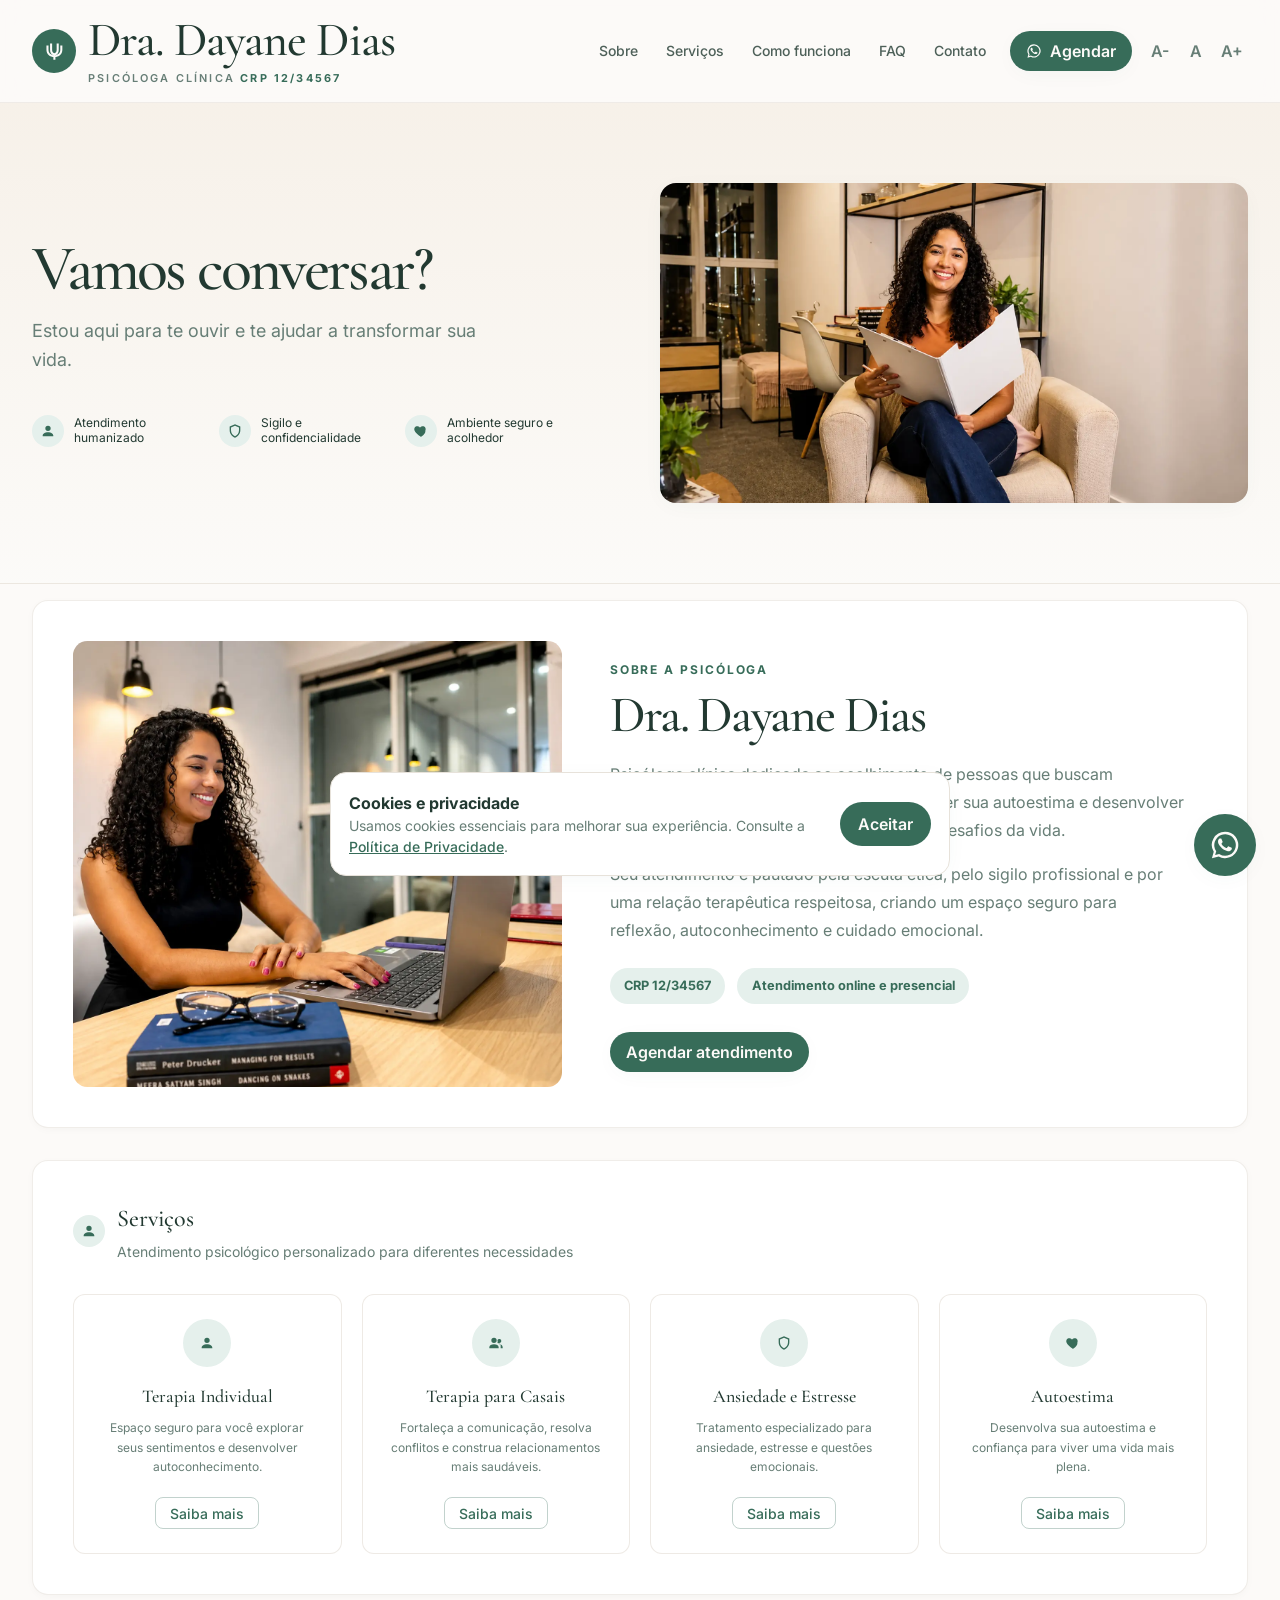
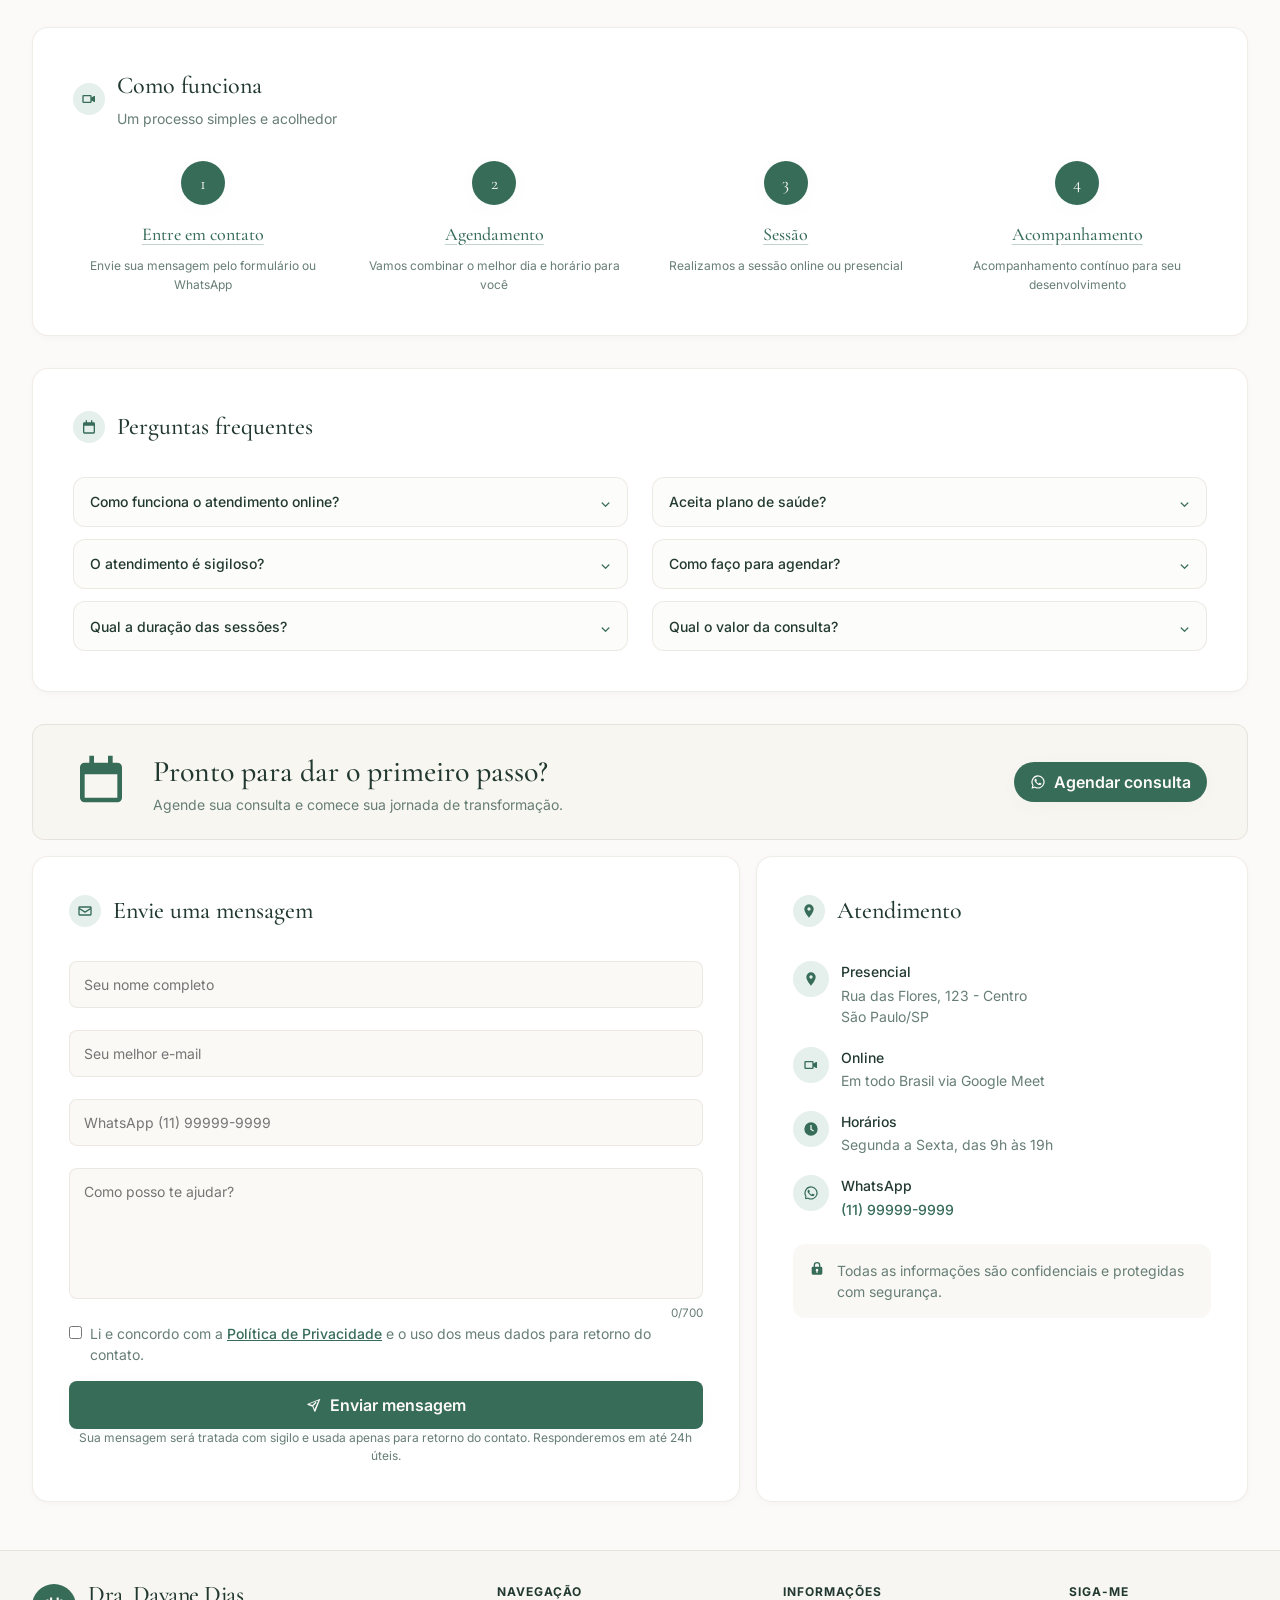
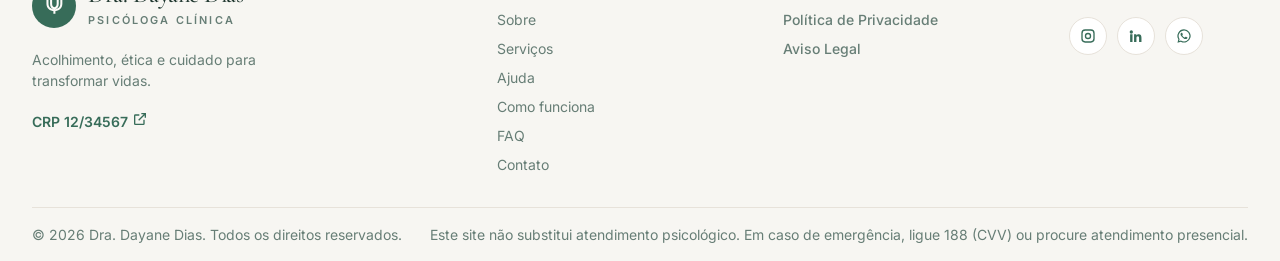
==== commit 0e23fab8: "Add files via upload" ====
--- a/index.html
+++ b/index.html
@@ -137,7 +137,6 @@
           <button id="resetFont" type="button" aria-label="Fonte padrão">A</button>
           <button id="increaseFont" type="button" aria-label="Aumentar fonte">A+</button>
         </div>
-        <button class="theme-toggle" id="themeToggle" type="button" aria-label="Alternar tema">🌙</button>
         <button class="mobile-menu-btn" id="mobileMenuBtn" type="button" aria-controls="mainNav"
           aria-expanded="false">☰</button>
       </div>
@@ -187,7 +186,10 @@
           </p>
 
           <div class="about-info">
-            <span>CRP 12/34567</span>
+            <a class="footer-crp" href="https://cadastro.cfp.org.br/" target="_blank" rel="noopener noreferrer"
+              title="Consulte meu cadastro profissional!">
+              <span>CRP 12/34567 </span>
+            </a>
             <span>Atendimento online e presencial</span>
           </div>
 
@@ -328,7 +330,7 @@
             <use href="#icon-calendar"></use>
           </svg></div>
         <div>
-          <h2>Pronta para dar o primeiro passo?</h2>
+          <h2>Pronto para dar o primeiro passo?</h2>
           <p>Agende sua consulta e comece sua jornada de transformação.</p>
         </div>
         <a class="btn btn-primary js-whatsapp-link" href="#"
@@ -521,6 +523,31 @@
     </svg></a>
   <button class="back-to-top" id="backToTop" type="button" aria-label="Voltar ao topo">↑</button>
 
+  <!-- VLibras - Acessibilidade em Libras -->
+  <div vw class="enabled vlibras-widget">
+    <div vw-access-button class="active"></div>
+    <div vw-plugin-wrapper>
+      <div class="vw-plugin-top-wrapper"></div>
+    </div>
+  </div>
+
+  <script>
+    document.addEventListener("DOMContentLoaded", function () {
+      const vlibrasScript = document.createElement("script");
+
+      vlibrasScript.src = "https://vlibras.gov.br/app/vlibras-plugin.js";
+      vlibrasScript.async = true;
+
+      vlibrasScript.onload = function () {
+        if (window.VLibras) {
+          new window.VLibras.Widget("https://vlibras.gov.br/app");
+        }
+      };
+
+      document.body.appendChild(vlibrasScript);
+    });
+  </script>
+
   <script src="js/script.js" defer></script>
 </body>
 
--- a/css/styles.css
+++ b/css/styles.css
@@ -1,36 +1,42 @@
-/* ========== DESIGN TOKENS ========== */
+@import url("https://fonts.googleapis.com/css2?family=Cormorant+Garamond:wght@400;500;600;700&family=Inter:wght@300;400;500;600;700;800&display=swap");
+
 :root {
-  --color-primary: #2c5f7a;
-  --color-primary-dark: #1e3a4a;
-  --color-accent: #25D366;
-  --color-accent-dark: #128C7E;
-  --color-text: #2c3e4e;
-  --color-text-muted: #5d6d7e;
-  --color-surface: #ffffff;
-  --color-surface-soft: #f9f9f9;
-  --color-background-soft: #f4f9f4;
-  --color-background-highlight: #e8f5e9;
-  --color-border: #ddd;
-  --color-footer: #1e2a2e;
-  --color-footer-text: #ecf0f1;
-  --shadow-soft: 0 2px 8px rgba(0,0,0,0.1);
-  --shadow-card: 0 4px 10px rgba(0,0,0,0.05);
-  --shadow-card-hover: 0 10px 25px rgba(0,0,0,0.1);
-  --radius-sm: 8px;
-  --radius-md: 16px;
-  --radius-lg: 20px;
-  --section-padding: 80px 0;
-  --section-padding-mobile: 56px 0;
+  --background: hsl(40 33% 98%);
+  --foreground: hsl(158 25% 18%);
+
+  --card: hsl(0 0% 100%);
+  --card-foreground: hsl(158 25% 18%);
+
+  --primary: hsl(158 32% 32%);
+  --primary-hover: hsl(158 32% 28%);
+  --primary-foreground: hsl(40 33% 98%);
+  --primary-soft: hsl(158 28% 92%);
+
+  --secondary: hsl(40 30% 95%);
+  --muted: hsl(40 25% 94%);
+  --muted-foreground: hsl(158 10% 45%);
+
+  --accent: hsl(158 28% 88%);
+  --warm: hsl(35 40% 94%);
+
+  --border: hsl(40 20% 88%);
+  --input: hsl(40 20% 90%);
+  --ring: hsl(158 32% 32%);
+
+  --radius: 0.75rem;
+
+  --shadow-soft: 0 4px 24px -8px hsl(158 32% 32% / 0.08);
+  --shadow-card: 0 2px 12px -4px hsl(158 25% 18% / 0.06);
+  --gradient-warm: linear-gradient(180deg, hsl(35 45% 94%), hsl(40 33% 98%));
+
+  --container: 1400px;
   --font-scale: 1;
-  --focus-ring: 0 0 0 3px rgba(37, 211, 102, 0.32);
-}
-
-
-/* ========== RESET E BASE ========== */
+}
+
 * {
+  box-sizing: border-box;
   margin: 0;
   padding: 0;
-  box-sizing: border-box;
 }
 
 html {
@@ -39,2231 +45,1297 @@
 }
 
 body {
-  font-family: 'Segoe UI', Tahoma, Geneva, Verdana, sans-serif;
-  line-height: 1.6;
-  color: var(--color-text);
-  background-color: var(--color-surface);
-}
-
-.container {
-  width: 90%;
-  max-width: 1200px;
-  margin: 0 auto;
-}
-
-.section {
-  scroll-margin-top: 90px;
+  font-family: "Inter", system-ui, sans-serif;
+  background: var(--background);
+  color: var(--foreground);
+  line-height: 1.5;
+  -webkit-font-smoothing: antialiased;
+  color-scheme: light;
 }
 
 img {
   max-width: 100%;
-  height: auto;
-  border-radius: var(--radius-md);
   display: block;
 }
 
-
-/* ========== ACESSIBILIDADE GLOBAL ========== */
+a {
+  color: inherit;
+}
+
+button,
+input,
+textarea {
+  font: inherit;
+}
+
+button {
+  cursor: pointer;
+}
+
+.svg-sprite {
+  position: absolute;
+  width: 0;
+  height: 0;
+  overflow: hidden;
+}
+
+.icon {
+  width: 1rem;
+  height: 1rem;
+  fill: currentColor;
+  flex-shrink: 0;
+}
+
+.container {
+  width: min(100% - 4rem, var(--container));
+  margin-inline: auto;
+}
+
 .skip-link {
   position: fixed;
-  top: 12px;
-  left: 12px;
-  z-index: 5000;
-  padding: 10px 14px;
-  border-radius: var(--radius-sm);
-  background: var(--color-primary);
-  color: #fff;
-  font-weight: 700;
-  text-decoration: none;
-  transform: translateY(-150%);
-  transition: transform 0.2s ease;
+  top: 1rem;
+  left: 1rem;
+  z-index: 9999;
+  transform: translateY(-160%);
+  padding: 0.7rem 1rem;
+  border-radius: 0.75rem;
+  background: var(--primary);
+  color: var(--primary-foreground);
 }
 
 .skip-link:focus {
   transform: translateY(0);
-  outline: none;
-  box-shadow: var(--focus-ring);
-}
-
-a:focus-visible,
-button:focus-visible,
-input:focus-visible,
-textarea:focus-visible,
-.privacy-modal__content:focus-visible {
-  outline: none;
-  box-shadow: var(--focus-ring);
-}
-
-@media (prefers-reduced-motion: reduce) {
-  html { scroll-behavior: auto; }
-  *, *::before, *::after {
-    animation-duration: 0.01ms !important;
-    animation-iteration-count: 1 !important;
-    scroll-behavior: auto !important;
-    transition-duration: 0.01ms !important;
-  }
-}
-
-/* ========== TIPOGRAFIA ========== */
-h1, h2, h3 {
-  font-weight: 600;
-  line-height: 1.2;
-  margin-bottom: 1rem;
-}
-
-h1 {
-  font-size: 1.8rem;
-}
-
-h2 {
-  font-size: 2rem;
-  text-align: center;
-  margin-bottom: 2rem;
-  color: var(--color-primary);
-}
-
-h3 {
-  font-size: 1.3rem;
-  color: var(--color-primary);
-}
-
-/* ========== BOTÕES ========== */
-.btn-primary {
-  display: inline-block;
-  background-color: var(--color-accent);
-  color: white;
-  text-decoration: none;
-  padding: 12px 28px;
-  border-radius: 50px;
-  font-weight: bold;
-  transition: all 0.3s ease;
-  border: none;
-  cursor: pointer;
-  font-size: 1rem;
-  box-shadow: var(--shadow-soft);
-}
-
-.btn-primary:hover {
-  background-color: var(--color-accent-dark);
-  transform: scale(1.02);
-  box-shadow: 0 4px 12px rgba(0,0,0,0.15);
-}
-
-.btn-large {
-  padding: 14px 36px;
-  font-size: 1.1rem;
-}
-
-/* ========== HEADER ========== */
+}
+
+/* HEADER */
+
 .header {
-  background-color: var(--color-surface);
-  box-shadow: 0 2px 10px rgba(0,0,0,0.05);
   position: sticky;
   top: 0;
   z-index: 1000;
-  padding: 15px 0;
-}
-
-.header .container {
-  display: flex;
+  background: hsl(40 33% 98% / 0.85);
+  border-bottom: 1px solid hsl(40 20% 88% / 0.6);
+  backdrop-filter: blur(14px);
+}
+
+.header-inner {
+  min-height: auto;
+  padding-block: 1rem;
+  display: flex;
+  align-items: center;
   justify-content: space-between;
+  gap: 1.5rem;
+}
+
+.brand {
+  display: flex;
   align-items: center;
-  flex-wrap: wrap;
-}
-
-.logo h1 {
-  font-size: 1.5rem;
-  margin-bottom: 0;
-  color: var(--color-primary);
-}
-
-.logo span {
-  font-size: 0.8rem;
-  color: var(--color-text-muted);
+  gap: 0.75rem;
+  text-decoration: none;
+  min-width: max-content;
+}
+
+.brand-mark {
+  width: 2.75rem;
+  height: 2.75rem;
+  display: grid;
+  place-items: center;
+  border-radius: 999px;
+  background: var(--primary);
+  color: var(--primary-foreground);
+}
+
+.brand-mark .icon {
+  width: 1.55rem;
+  height: 1.55rem;
+}
+
+.brand strong {
+  display: block;
+  font-family: "Cormorant Garamond", serif;
+  font-size: 3rem;
+  font-weight: 500;
+  line-height: 1;
+  color: var(--foreground);
+  letter-spacing: -0.02em;
+}
+
+.brand small {
+  display: block;
+  margin-top: 0.35rem;
+  color: var(--muted-foreground);
+  font-size: 0.68rem;
+  font-weight: 600;
+  letter-spacing: 0.2em;
+  text-transform: uppercase;
+}
+
+.brand small b {
+  color: var(--primary);
+  font-weight: 700;
 }
 
 .nav {
-  display: flex;
-  gap: 25px;
+  margin-left: auto;
+  display: flex;
+  align-items: center;
+  gap: 1.75rem;
 }
 
 .nav a {
   text-decoration: none;
-  color: var(--color-text);
-  font-weight: 500;
-  transition: color 0.3s;
+  color: hsl(158 25% 18% / 0.8);
+  font-size: 0.875rem;
+  font-weight: 500;
+  transition: color 0.2s ease;
 }
 
 .nav a:hover {
-  color: var(--color-accent);
-}
-
-.mobile-menu-btn {
-  display: none;
-  font-size: 1.8rem;
-  background: none;
-  border: none;
-  cursor: pointer;
+  color: var(--primary);
 }
 
 .header-actions {
   display: flex;
   align-items: center;
-  gap: 10px;
-}
-
-.font-controls {
-  display: inline-flex;
-  align-items: center;
-  gap: 4px;
-  padding: 4px;
-  border: 1px solid rgba(44, 95, 122, 0.16);
-  border-radius: 999px;
-  background: var(--color-background-soft);
-}
-
-.font-control {
-  min-width: 34px;
-  height: 34px;
-  border: 0;
-  border-radius: 999px;
-  background: transparent;
-  color: var(--color-primary);
-  font-weight: 800;
-  cursor: pointer;
-}
-
-.font-control:hover,
-.font-control:focus-visible {
-  background: var(--color-background-highlight);
-}
-
-/* ========== HERO ========== */
-.hero {
-  padding: 60px 0;
-  background: linear-gradient(135deg, #f8fff4 0%, var(--color-background-highlight) 100%);
-}
-
-.hero-content {
-  display: flex;
-  align-items: center;
-  gap: 50px;
-  flex-wrap: wrap;
-}
-
-.hero-text {
-  flex: 1;
-}
-
-.hero-text h2 {
-  text-align: left;
-  font-size: 2.5rem;
-  margin-bottom: 1rem;
-}
-
-.hero-text h2 span {
-  color: var(--color-accent);
-}
-
-.hero-text p {
-  font-size: 1.2rem;
-  margin-bottom: 2rem;
-  color: var(--color-text-muted);
-}
-
-.hero-image {
-  flex: 1;
-  border-radius: var(--radius-lg);
-  overflow: hidden;
-  box-shadow: 0 10px 30px rgba(0,0,0,0.1);
-}
-
-/* ========== SOBRE ========== */
-.sobre {
-  padding: var(--section-padding);
-  background: var(--color-surface);
-}
-
-.sobre-content {
-  display: flex;
-  gap: 50px;
-  align-items: center;
-  flex-wrap: wrap;
-}
-
-.sobre-image, .sobre-text {
-  flex: 1;
-}
-
-.sobre-text p {
-  margin-bottom: 1rem;
-}
-
-/* ========== COMO POSSO AJUDAR ========== */
-.ajuda { padding: var(--section-padding); background: var(--color-background-soft); }
-.ajuda-grid { display: grid; grid-template-columns: repeat(3, minmax(0, 1fr)); gap: 22px; margin-top: 30px; }
-.ajuda-item { background: var(--color-surface); padding: 26px 22px; border-radius: var(--radius-lg); box-shadow: var(--shadow-card); border: 1px solid rgba(44, 95, 122, 0.1); transition: transform 0.25s ease, box-shadow 0.25s ease, border-color 0.25s ease; }
-.ajuda-item:hover { transform: translateY(-4px); box-shadow: var(--shadow-card-hover); border-color: rgba(37, 211, 102, 0.38); }
-.ajuda-icon { width: 46px; height: 46px; display: inline-flex; align-items: center; justify-content: center; margin-bottom: 16px; border-radius: 999px; background: var(--color-background-highlight); font-size: 1.35rem; }
-.ajuda-item h3 { margin-bottom: 10px; }
-.ajuda-item p { color: var(--color-text-muted); font-size: 0.95rem; }
-
-/* ========== SERVIÇOS ========== */
-.servicos {
-  padding: var(--section-padding);
-  background: var(--color-surface);
-}
-
-.servicos-grid {
-  display: grid;
-  grid-template-columns: repeat(auto-fit, minmax(250px, 1fr));
-  gap: 30px;
-}
-
-.card {
-  background: var(--color-surface-soft);
-  padding: 30px 20px;
-  border-radius: var(--radius-md);
-  text-align: center;
-  transition: all 0.3s;
-  box-shadow: var(--shadow-card);
-  border-bottom: 3px solid var(--color-accent);
-}
-
-.card:hover {
-  transform: translateY(-5px);
-  box-shadow: var(--shadow-card-hover);
-}
-
-.card h3 {
-  margin-bottom: 1rem;
-}
-
-.card p {
-  color: var(--color-text-muted);
-  font-size: 0.95rem;
-}
-
-/* ========== BENEFÍCIOS ========== */
-.beneficios {
-  padding: 60px 0;
-  background: var(--color-background-highlight);
-}
-
-.beneficios ul {
-  max-width: 600px;
-  margin: 0 auto;
-  list-style: none;
-}
-
-.beneficios li {
-  padding: 10px 0;
-  font-size: 1.1rem;
-  border-bottom: 1px solid #c8e6c9;
-}
-
-/* ========== COMPROMISSO PROFISSIONAL ========== */
-.compromisso { padding: var(--section-padding); background: var(--color-surface); }
-.compromisso-grid { display: grid; grid-template-columns: repeat(3, minmax(0, 1fr)); gap: 24px; }
-.compromisso-card { padding: 28px 24px; border-radius: var(--radius-lg); background: var(--color-surface-soft); box-shadow: var(--shadow-card); border-left: 4px solid var(--color-accent); }
-.compromisso-card span { display: inline-flex; margin-bottom: 14px; font-size: 1.8rem; }
-.compromisso-card h3 { margin-bottom: 10px; }
-.compromisso-card p { color: var(--color-text-muted); }
-
-/* ========== CTA ========== */
-.cta {
-  padding: var(--section-padding);
-  background: linear-gradient(135deg, var(--color-primary) 0%, var(--color-primary-dark) 100%);
-  color: white;
-  text-align: center;
-}
-
-.cta h2 {
-  color: white;
-  margin-bottom: 1rem;
-}
-
-.cta p {
-  margin-bottom: 2rem;
-  font-size: 1.1rem;
-}
-
-/* ========== CONTATO ========== */
-.contato {
-  padding: var(--section-padding);
-  background: var(--color-background-soft);
-}
-
-.contato-content {
-  display: flex;
-  gap: 50px;
-  flex-wrap: wrap;
-}
-
-.form, .info-contato {
-  flex: 1;
-  background: white;
-  padding: 30px;
-  border-radius: var(--radius-lg);
-  box-shadow: 0 5px 20px rgba(0,0,0,0.05);
-}
-
-.form h3, .info-contato h3 {
-  margin-bottom: 1.5rem;
-  text-align: center;
-}
-
-.form input, .form textarea {
-  width: 100%;
-  padding: 12px 15px;
-  margin-bottom: 15px;
-  border: 1px solid var(--color-border);
-  border-radius: var(--radius-sm);
-  font-family: inherit;
-  font-size: 1rem;
-  transition: border 0.3s;
-}
-
-.form input:focus, .form textarea:focus {
-  outline: none;
-  border-color: var(--color-accent);
-}
-
-.form button {
-  width: 100%;
-  background-color: var(--color-primary);
-  color: white;
-  padding: 12px;
-  border: none;
-  border-radius: var(--radius-sm);
-  font-size: 1rem;
-  font-weight: bold;
-  cursor: pointer;
-  transition: background 0.3s;
-}
-
-.form button:hover {
-  background-color: var(--color-primary-dark);
-}
-
-.form-note {
-  font-size: 0.8rem;
-  text-align: center;
-  margin-top: 15px;
-  color: var(--color-text-muted);
-}
-
-.info-contato p {
-  margin-bottom: 1rem;
-  line-height: 1.5;
-}
-
-.info-contato a {
-  color: var(--color-accent);
-  text-decoration: none;
-}
-
-.mapa-placeholder {
-  margin-top: 20px;
-  border-radius: 12px;
-  overflow: hidden;
-}
-
-/* ========== WHATSAPP FLOAT ========== */
-.whatsapp-float {
-  position: fixed;
-  bottom: 25px;
-  right: 25px;
-  background-color: var(--color-accent);
-  color: white;
-  width: 60px;
-  height: 60px;
-  border-radius: 50%;
-  display: flex;
-  align-items: center;
-  justify-content: center;
-  font-size: 2rem;
-  text-decoration: none;
-  box-shadow: 0 4px 15px rgba(0,0,0,0.2);
-  transition: all 0.3s;
-  z-index: 1000;
-}
-
-.whatsapp-float:hover {
-  background-color: var(--color-accent-dark);
-  transform: scale(1.1);
-}
-
-/* VLibras: mantém o botão acessível sem cobrir os CTAs flutuantes */
-[vw] [vw-access-button] {
-  border-radius: 999px !important;
-  box-shadow: 0 4px 15px rgba(0,0,0,0.2) !important;
-}
-
-
-/* ========== ETAPA 4: BOTÃO VOLTAR AO TOPO ========== */
-.back-to-top {
-  position: fixed;
-  right: 25px;
-  bottom: 98px;
-  width: 48px;
-  height: 48px;
-  border: none;
-  border-radius: 50%;
-  background: var(--color-primary);
-  color: white;
-  font-size: 1.4rem;
-  font-weight: 700;
-  cursor: pointer;
+  gap: 0.75rem;
+}
+
+.btn,
+.submit-btn {
+  min-height: 2.5rem;
   display: inline-flex;
   align-items: center;
   justify-content: center;
-  box-shadow: 0 4px 15px rgba(0,0,0,0.18);
-  opacity: 0;
-  visibility: hidden;
-  transform: translateY(12px);
-  transition: opacity 0.25s ease, visibility 0.25s ease, transform 0.25s ease, background-color 0.25s ease;
-  z-index: 1000;
-}
-
-.back-to-top.is-visible {
-  opacity: 1;
-  visibility: visible;
-  transform: translateY(0);
-}
-
-.back-to-top:hover,
-.back-to-top:focus-visible {
-  background: var(--color-primary-dark);
-  transform: translateY(-3px);
+  gap: 0.5rem;
+  border: 0;
+  border-radius: 999px;
+  background: var(--primary);
+  color: var(--primary-foreground);
+  padding: 0 1rem;
+  font-weight: 600;
+  text-decoration: none;
+  box-shadow: var(--shadow-soft);
+  transition: background 0.2s ease, transform 0.2s ease;
+}
+
+.btn:hover,
+.submit-btn:hover {
+  background: var(--primary-hover);
+  transform: translateY(-1px);
+}
+
+.font-controls {
+  display: flex;
+  align-items: center;
+  gap: 0.25rem;
+  color: var(--muted-foreground);
+}
+
+.font-controls button {
+  width: 2rem;
+  height: 2rem;
+  border: 0;
+  background: transparent;
+  color: inherit;
+  font-weight: 600;
+}
+
+.font-controls button:hover {
+  color: var(--primary);
+}
+
+.theme-toggle,
+.mobile-menu-btn {
+  width: 2.25rem;
+  height: 2.25rem;
+  border: 1px solid var(--border);
+  border-radius: 999px;
+  background: var(--primary-soft);
+  color: var(--primary);
+  display: none;
+}
+
+.mobile-menu-btn {
+  display: none;
+}
+
+/* HERO */
+
+.hero-strip {
+  background: var(--gradient-warm);
+  border-bottom: 1px solid hsl(40 20% 88% / 0.6);
+}
+
+.hero-strip-inner {
+  padding-block: 5rem;
+  display: grid;
+  grid-template-columns: 1fr 1fr;
+  align-items: center;
+  gap: 2.5rem;
+}
+
+.hero-copy h1 {
+  font-family: "Cormorant Garamond", serif;
+  font-size: clamp(3rem, 5vw, 4.5rem);
+  font-weight: 500;
+  line-height: 0.95;
+  color: var(--foreground);
+  letter-spacing: -0.045em;
+}
+
+.hero-copy p {
+  max-width: 28rem;
+  margin-top: 1rem;
+  color: var(--muted-foreground);
+  font-size: 1.125rem;
+  line-height: 1.65;
+}
+
+.trust-row {
+  max-width: 34rem;
+  margin-top: 2.5rem;
+  display: grid;
+  grid-template-columns: repeat(3, 1fr);
+  gap: 1rem;
+}
+
+.trust-row span {
+  display: flex;
+  align-items: flex-start;
+  gap: 0.625rem;
+  color: var(--foreground);
+  font-size: 0.75rem;
+  line-height: 1.25;
+}
+
+.trust-row .icon {
+  width: 2rem;
+  height: 2rem;
+  padding: 0.5rem;
+  border-radius: 999px;
+  background: var(--primary-soft);
+  color: var(--primary);
+}
+
+.hero-image {
+  width: 100%;
+  height: 20rem;
+  border-radius: 1rem;
+  overflow: hidden;
+  box-shadow: var(--shadow-soft);
+}
+
+.hero-image img {
+  width: 100%;
+  height: 100%;
+  object-fit: cover;
+}
+
+/* SECTIONS */
+
+.section {
+  padding: 1rem 0;
+  scroll-margin-top: 6rem;
+}
+
+.section-tight {
+  padding-top: 1rem;
+}
+
+.panel {
+  background: var(--card);
+  border: 1px solid hsl(40 20% 88% / 0.6);
+  border-radius: 1rem;
+  box-shadow: var(--shadow-card);
+}
+
+.content-panel {
+  padding: 2.5rem;
+}
+
+.panel-title {
+  display: flex;
+  align-items: center;
+  gap: 0.75rem;
+  margin-bottom: 2rem;
+}
+
+.panel-title h2 {
+  font-family: "Cormorant Garamond", serif;
+  font-size: 1.5rem;
+  font-weight: 500;
+  color: var(--foreground);
+}
+
+.panel-title p {
+  margin-top: 0.25rem;
+  color: var(--muted-foreground);
+  font-size: 0.875rem;
+}
+
+.title-badge {
+  width: 2rem;
+  height: 2rem;
+  display: grid;
+  place-items: center;
+  border-radius: 999px;
+  background: var(--primary-soft);
+  color: var(--primary);
+}
+
+/* ABOUT */
+
+.about-section {
+  padding-top: 1rem;
+}
+
+.about-grid {
+  display: grid;
+  grid-template-columns: 0.9fr 1.1fr;
+  gap: 3rem;
+  align-items: center;
+  padding: 2.5rem;
+}
+
+.about-image {
+  min-height: 26rem;
+  border-radius: 0.9rem;
+  overflow: hidden;
+  background: var(--warm);
+}
+
+.about-image img {
+  width: 100%;
+  height: 100%;
+  min-height: 26rem;
+  object-fit: cover;
+}
+
+.about-content {
+  max-width: 36rem;
+}
+
+.section-kicker {
+  display: inline-block;
+  margin-bottom: 0.75rem;
+  color: var(--primary);
+  font-size: 0.75rem;
+  font-weight: 700;
+  letter-spacing: 0.16em;
+  text-transform: uppercase;
+}
+
+.about-content h2 {
+  font-family: "Cormorant Garamond", serif;
+  color: var(--foreground);
+  font-size: clamp(2.6rem, 4vw, 4rem);
+  font-weight: 500;
+  line-height: 0.95;
+  letter-spacing: -0.04em;
+  margin-bottom: 1.25rem;
+}
+
+.about-content p {
+  color: var(--muted-foreground);
+  font-size: 1rem;
+  line-height: 1.75;
+}
+
+.about-content p + p {
+  margin-top: 1rem;
+}
+
+.about-info {
+  display: flex;
+  flex-wrap: wrap;
+  gap: 0.75rem;
+  margin-top: 1.5rem;
+}
+
+.about-info span {
+  display: inline-flex;
+  align-items: center;
+  min-height: 2.25rem;
+  padding: 0 0.9rem;
+  border-radius: 999px;
+  background: var(--primary-soft);
+  color: var(--primary);
+  font-size: 0.8rem;
+  font-weight: 700;
+}
+
+.about-btn {
+  margin-top: 1.75rem;
+}
+
+@media (max-width: 900px) {
+  .about-grid {
+    grid-template-columns: 1fr;
+    gap: 2rem;
+    padding: 1.5rem;
+  }
+
+  .about-image,
+  .about-image img {
+    min-height: 20rem;
+  }
+}
+
+/* CONTACT */
+
+.contact-grid {
+  display: grid;
+  grid-template-columns: minmax(0, 1.18fr) minmax(320px, 0.82fr);
+  gap: 1rem;
+  align-items: stretch;
+}
+
+.contact-form,
+.info-panel {
+  padding: 2.25rem;
+}
+
+.contact-form {
+  display: grid;
+  /*gap: 1rem;*/
+}
+
+.field {
+  display: grid;
+  gap: 0.375rem;
+  color: var(--foreground);
+  font-size: 0.875rem;
+  font-weight: 400;
+}
+
+.field span {
+  color: var(--muted-foreground);
+}
+
+.field input,
+.field textarea {
+  width: 100%;
+  border: 1px solid hsl(40 20% 88% / 0.7);
+  border-radius: 0.5rem;
+  background: hsl(40 30% 95% / 0.5);
+  color: var(--foreground);
+  padding: 0.75rem 0.875rem;
   outline: none;
-}
-
-body[data-theme="dark"] .back-to-top {
-  background: var(--color-accent);
-  color: #071016;
-}
-
-body[data-theme="dark"] .back-to-top:hover,
-body[data-theme="dark"] .back-to-top:focus-visible {
-  background: var(--color-accent-dark);
-}
-
-@media (max-width: 768px) {
-  .back-to-top {
-    width: 46px;
-    height: 46px;
-    right: 18px;
-    bottom: 84px;
-    font-size: 1.25rem;
-  }
-}
-
-/* ========== FOOTER ========== */
-.footer {
-  background: var(--color-footer);
-  color: var(--color-footer-text);
-  padding: 40px 0 20px;
-  margin-top: 0;
-}
-
-.footer-content {
+  transition: 0.2s ease;
+}
+
+.field textarea {
+  min-height: 7rem;
+  resize: none;
+}
+
+.field input:focus,
+.field textarea:focus {
+  border-color: var(--primary);
+  box-shadow: 0 0 0 3px hsl(158 32% 32% / 0.16);
+}
+
+.field-meta {
   display: flex;
   justify-content: space-between;
-  flex-wrap: wrap;
-  gap: 30px;
-  margin-bottom: 30px;
-}
-
-.footer-logo h3 {
-  color: var(--color-accent);
+  gap: 1rem;
+}
+
+.field-error {
+  min-height: 1rem;
+  color: hsl(0 70% 50%);
+  font-size: 0.75rem;
+}
+
+.checkbox-field {
+  display: flex;
+  align-items: flex-start;
+  gap: 0.5rem;
+  color: var(--muted-foreground);
+  font-size: 0.875rem;
+}
+
+.checkbox-field input {
+  margin-top: 0.2rem;
+  accent-color: var(--primary);
+}
+
+.link-button {
+  border: 0;
+  background: transparent;
+  color: var(--primary);
+  text-decoration: underline;
+  font-weight: 500;
+  padding: 0;
+}
+
+.submit-btn {
+  width: 100%;
+  min-height: 3rem;
+  border-radius: 0.5rem;
+}
+
+.form-feedback,
+.form-note {
+  text-align: center;
+  color: var(--muted-foreground);
+  font-size: 0.75rem;
+  line-height: 1.5;
+}
+
+.form-feedback.is-error {
+  color: hsl(0 70% 50%);
+  font-weight: 600;
+}
+
+.form-feedback.is-success {
+  color: var(--primary);
+  font-weight: 600;
+}
+
+.info-panel {
+  height: 100%;
+  display: flex;
+  flex-direction: column;
+}
+
+.info-list {
+  display: grid;
+  gap: 1.25rem;
+  /*flex: 1;*/
+}
+
+.info-row {
+  display: flex;
+  align-items: flex-start;
+  gap: 0.75rem;
+  color: var(--muted-foreground);
+  font-size: 0.875rem;
+}
+
+.info-row > .icon {
+  width: 2.25rem;
+  height: 2.25rem;
+  padding: 0.625rem;
+  border-radius: 999px;
+  background: var(--primary-soft);
+  color: var(--primary);
+}
+
+.info-row strong {
+  display: block;
+  color: var(--foreground);
+  font-weight: 500;
+  margin-bottom: 0.15rem;
+}
+
+.info-row a {
+  color: var(--primary);
+  font-weight: 500;
+  text-decoration: none;
+}
+
+.security-note {
+  margin-top: 1.5rem;
+  display: flex;
+  align-items: flex-start;
+  gap: 0.75rem;
+  padding: 1rem;
+  border-radius: 0.75rem;
+  background: hsl(40 30% 95% / 0.6);
+  color: var(--muted-foreground);
+  font-size: 0.875rem;
+}
+
+.security-note .icon {
+  color: var(--primary);
+}
+
+/* SERVICES */
+
+.services-grid {
+  display: grid;
+  grid-template-columns: repeat(4, 1fr);
+  gap: 1.25rem;
+}
+
+.service-card {
+  min-height: 15rem;
+  padding: 1.5rem;
+  text-align: center;
+  border: 1px solid hsl(40 20% 88% / 0.7);
+  border-radius: 0.75rem;
+  background: var(--card);
+  transition: 0.2s ease;
+}
+
+.service-card:hover {
+  border-color: hsl(158 32% 32% / 0.3);
+  box-shadow: var(--shadow-soft);
+  transform: translateY(-2px);
+}
+
+.service-card > span {
+  width: 3rem;
+  height: 3rem;
+  display: grid;
+  place-items: center;
+  margin: 0 auto 1rem;
+  border-radius: 999px;
+  background: var(--primary-soft);
+  color: var(--primary);
+}
+
+.service-card h3 {
+  font-family: "Cormorant Garamond", serif;
+  font-size: 1.125rem;
+  font-weight: 500;
   margin-bottom: 0.5rem;
 }
 
-.footer-links {
-  display: flex;
-  gap: 20px;
-  flex-wrap: wrap;
-}
-
-.footer-links a, .social a {
-  color: var(--color-footer-text);
-  text-decoration: none;
-  transition: color 0.3s;
-}
-
-.footer-links a:hover, .social a:hover {
-  color: var(--color-accent);
-}
-
-.social {
-  display: flex;
-  gap: 20px;
-}
-
-.lgpd-notice {
+.service-card p {
+  color: var(--muted-foreground);
   font-size: 0.75rem;
-  text-align: center;
-  border-top: 1px solid #3d4f53;
-  padding-top: 20px;
-  margin-top: 20px;
-  color: #95a5a6;
-}
-
-.copyright {
-  text-align: center;
-  font-size: 0.8rem;
-  margin-top: 15px;
-  color: #95a5a6;
-}
-
-/* ========== RESPONSIVIDADE ========== */
-@media (max-width: 1024px) {
-  .container { width: min(92%, 960px); }
-  .hero-content, .sobre-content, .contato-content { gap: 36px; }
-  .hero-text h2 { font-size: clamp(2rem, 4vw, 2.5rem); }
-  .servicos-grid, .compromisso-grid { gap: 22px; }
-}
-
-@media (max-width: 768px) {
-  body { font-size: 0.98rem; }
-  .section { scroll-margin-top: 76px; }
-  .header { padding: 12px 0; }
-  .header .container { width: 92%; display: grid; grid-template-columns: 1fr auto; align-items: center; gap: 12px; position: relative; }
-  .header-actions { gap: 8px; }
-  .font-controls { order: 3; grid-column: 1 / -1; justify-content: center; width: 100%; }
-  .font-control { min-width: 40px; }
-  .logo h1 { font-size: 1.16rem; }
-  .logo span { display: block; max-width: 230px; font-size: 0.72rem; line-height: 1.25; }
-  .mobile-menu-btn { display: inline-flex; align-items: center; justify-content: center; width: 42px; height: 42px; font-size: 1.55rem; line-height: 1; color: var(--color-primary); border: 1px solid rgba(44, 95, 122, 0.18); border-radius: 999px; background: var(--color-surface); box-shadow: var(--shadow-soft); }
-  .nav { grid-column: 1 / -1; display: none; width: 100%; flex-direction: column; gap: 0; text-align: left; padding: 8px; background: var(--color-surface); border: 1px solid rgba(44, 95, 122, 0.12); border-radius: var(--radius-md); box-shadow: var(--shadow-soft); }
-  .nav.is-open { display: flex; }
-  .nav a { width: 100%; padding: 12px 14px; border-radius: var(--radius-sm); }
-  .nav a:hover, .nav a:focus-visible { background: var(--color-background-highlight); }
-  .hero, .sobre, .ajuda, .servicos, .beneficios, .compromisso, .cta, .contato { padding: var(--section-padding-mobile); }
-  .hero-content, .sobre-content, .contato-content { flex-direction: column; gap: 28px; }
-  .hero-text, .sobre-text, .form, .info-contato { width: 100%; }
-  .hero-text { order: 1; text-align: center; }
-  .hero-image { order: 2; width: 100%; max-width: 430px; margin: 0 auto; }
-  .hero-text h2 { font-size: clamp(1.85rem, 8vw, 2.35rem); text-align: center; }
-  .hero-text p { max-width: 34rem; margin-inline: auto; font-size: 1.05rem; text-align: center; }
-  .hero-text .btn-primary { width: min(100%, 300px); text-align: center; }
-  .sobre-image { width: 100%; max-width: 430px; margin: 0 auto; }
-  h2 { font-size: clamp(1.55rem, 6vw, 1.9rem); margin-bottom: 1.5rem; }
-  h3 { font-size: 1.15rem; }
-  .ajuda-grid { grid-template-columns: repeat(2, minmax(0, 1fr)); gap: 14px; }
-  .ajuda-item { padding: 22px 18px; }
-  .servicos-grid, .compromisso-grid { grid-template-columns: 1fr; gap: 18px; }
-  .card, .depoimento, .form, .info-contato { padding: 22px 18px; }
-  .beneficios li { font-size: 1rem; padding: 12px 0; }
-  .mapa-placeholder iframe { height: 240px; }
-  .footer { padding-top: 32px; }
-  .footer-content { flex-direction: column; text-align: center; gap: 22px; }
-  .footer-links, .social { justify-content: center; }
-  .whatsapp-float { width: 54px; height: 54px; right: 18px; bottom: 18px; font-size: 1.7rem; }
-}
-
-@media (max-width: 480px) {
-  .container { width: 92%; }
-  .logo h1 { font-size: 1.05rem; }
-  .logo span { max-width: 190px; font-size: 0.68rem; }
-  .hero-text h2 br { display: none; }
-  .btn-primary, .btn-large { width: 100%; padding: 13px 18px; font-size: 0.98rem; text-align: center; }
-  .ajuda-grid { grid-template-columns: 1fr; }
-  .form input, .form textarea, .form button { font-size: 1rem; }
-  .footer-links, .social { flex-direction: column; gap: 12px; }
-}
-
-@media (prefers-reduced-motion: reduce) {
-  *, *::before, *::after { scroll-behavior: auto !important; animation-duration: 0.01ms !important; animation-iteration-count: 1 !important; transition-duration: 0.01ms !important; }
-}
-
-/* ========== ANIMAÇÕES LEVES ========== */
-@keyframes fadeInUp {
-  from {
-    opacity: 0;
-    transform: translateY(20px);
-  }
-  to {
-    opacity: 1;
-    transform: translateY(0);
-  }
-}
-
-/* Animações são aplicadas via IntersectionObserver no script. */
-
-/* ========== ETAPA 3: MODO DARK ========== */
-body[data-theme="dark"] {
-  --color-primary: #9ad8f5;
-  --color-primary-dark: #6fb9dc;
-  --color-accent: #4ade80;
-  --color-accent-dark: #22c55e;
-  --color-text: #e5edf4;
-  --color-text-muted: #b6c4d1;
-  --color-surface: #101820;
-  --color-surface-soft: #162330;
-  --color-background-soft: #0c141b;
-  --color-background-highlight: #14281f;
-  --color-border: #304454;
-  --color-footer: #071016;
-  --color-footer-text: #dce8f0;
-  --shadow-soft: 0 2px 12px rgba(0,0,0,0.35);
-  --shadow-card: 0 4px 16px rgba(0,0,0,0.28);
-  --shadow-card-hover: 0 12px 28px rgba(0,0,0,0.38);
-}
-
-.header-actions {
-  display: flex;
-  align-items: center;
-  gap: 10px;
-}
-
-.theme-toggle {
-  width: 42px;
-  height: 42px;
-  border: 1px solid rgba(44, 95, 122, 0.18);
-  border-radius: 999px;
-  background: var(--color-surface);
-  color: var(--color-text);
-  box-shadow: var(--shadow-soft);
-  cursor: pointer;
+  line-height: 1.65;
+  margin-bottom: 1.25rem;
+}
+
+.service-card a {
   display: inline-flex;
   align-items: center;
   justify-content: center;
-  font-size: 1.15rem;
-  transition: transform 0.25s ease, background-color 0.25s ease, border-color 0.25s ease;
-}
-
-.theme-toggle:hover,
-.theme-toggle:focus-visible {
-  transform: translateY(-2px);
-  border-color: var(--color-accent);
-  outline: none;
-}
-
-body[data-theme="dark"] .header {
-  background: rgba(16, 24, 32, 0.96);
-  border-bottom: 1px solid rgba(154, 216, 245, 0.12);
-}
-
-body[data-theme="dark"] .hero {
-  background: linear-gradient(135deg, #0c141b 0%, #14281f 100%);
-}
-
-body[data-theme="dark"] .ajuda-item,
-body[data-theme="dark"] .form,
-body[data-theme="dark"] .info-contato {
-  background: var(--color-surface-soft);
-  border: 1px solid rgba(154, 216, 245, 0.1);
-}
-
-body[data-theme="dark"] .form input,
-body[data-theme="dark"] .form textarea {
-  background: #0c141b;
-  color: var(--color-text);
-  border-color: var(--color-border);
-}
-
-body[data-theme="dark"] .form input::placeholder,
-body[data-theme="dark"] .form textarea::placeholder {
-  color: #8da0af;
-}
-
-body[data-theme="dark"] .beneficios li {
-  border-bottom-color: rgba(154, 216, 245, 0.16);
-}
-
-body[data-theme="dark"] .depoimento,
-body[data-theme="dark"] .card {
-  border-color: rgba(74, 222, 128, 0.65);
-}
-
-body[data-theme="dark"] .mobile-menu-btn,
-body[data-theme="dark"] .nav {
-  background: var(--color-surface-soft);
-  border-color: rgba(154, 216, 245, 0.14);
-}
-
-@media (max-width: 768px) {
-  .header .container {
-    grid-template-columns: 1fr auto;
-  }
-
-  .nav {
-    order: 3;
-  }
-}
-
-
-/* ========== ETAPA 5: WHATSAPP INTELIGENTE ========== */
-.nav-whatsapp {
-  padding: 10px 16px;
+  min-height: 2rem;
+  padding: 0 0.875rem;
+  border: 1px solid hsl(158 32% 32% / 0.3);
+  border-radius: 0.5rem;
+  color: var(--primary);
+  text-decoration: none;
+  font-size: 0.875rem;
+  font-weight: 500;
+}
+
+.service-card a:hover {
+  background: var(--primary-soft);
+}
+
+/* STEPS */
+
+.steps-grid {
+  display: grid;
+  grid-template-columns: repeat(4, 1fr);
+  gap: 2rem;
+  position: relative;
+}
+
+.steps-grid article {
+  text-align: center;
+}
+
+.steps-grid span {
+  width: 2.75rem;
+  height: 2.75rem;
+  display: grid;
+  place-items: center;
+  margin: 0 auto 1rem;
   border-radius: 999px;
-  background: var(--color-accent);
-  color: #ffffff !important;
-  box-shadow: 0 8px 18px rgba(62, 180, 137, 0.22);
-}
-
-.nav-whatsapp:hover,
-.nav-whatsapp:focus-visible {
-  background: var(--color-accent-dark);
-  transform: translateY(-1px);
-}
-
-.contact-whatsapp-link {
-  color: var(--color-accent-dark);
-  font-weight: 700;
+  background: var(--primary);
+  color: var(--primary-foreground);
+  font-family: "Cormorant Garamond", serif;
+  font-size: 1.125rem;
+  box-shadow: var(--shadow-soft);
+}
+
+.steps-grid h3 {
+  font-family: "Cormorant Garamond", serif;
+  color: var(--primary);
+  font-size: 1.125rem;
+  font-weight: 500;
+  margin-bottom: 0.5rem;
+  text-decoration: underline;
+  text-decoration-color: hsl(158 32% 32% / 0.3);
+  text-underline-offset: 0.25rem;
+}
+
+.steps-grid p {
+  color: var(--muted-foreground);
+  font-size: 0.75rem;
+  line-height: 1.6;
+}
+
+/* FAQ */
+
+.faq-grid {
+  display: grid;
+  grid-template-columns: repeat(2, 1fr);
+  gap: 0.75rem 1.5rem;
+}
+
+.faq-item {
+  border: 1px solid hsl(40 20% 88% / 0.7);
+  border-radius: 0.75rem;
+  background: hsl(40 30% 95% / 0.3);
+  overflow: hidden;
+}
+
+.faq-question {
+  width: 100%;
+  border: 0;
+  background: transparent;
+  color: var(--foreground);
+  padding: 0.85rem 1rem;
+  display: flex;
+  justify-content: space-between;
+  gap: 1rem;
+  text-align: left;
+  font-size: 0.875rem;
+  font-weight: 500;
+}
+
+.faq-question span {
+  color: var(--primary);
+  transition: transform 0.2s ease;
+}
+
+.faq-question[aria-expanded="true"] span {
+  transform: rotate(180deg);
+}
+
+.faq-answer {
+  padding: 0 1rem 1rem;
+  color: var(--muted-foreground);
+  font-size: 0.875rem;
+}
+
+/* CTA */
+
+.cta-section {
+  padding: 1rem 0 0;
+}
+
+.cta-box {
+  display: grid;
+  grid-template-columns: auto 1fr auto;
+  align-items: center;
+  gap: 1.5rem;
+  padding: 1.5rem 2.5rem;
+  border: 1px solid var(--border);
+  border-radius: 0.75rem;
+  background: hsl(40 30% 95% / 0.65);
+}
+
+.cta-icon {
+  color: var(--primary);
+}
+
+.cta-icon .icon {
+  width: 3.5rem;
+  height: 3.5rem;
+}
+
+.cta-box h2 {
+  font-family: "Cormorant Garamond", serif;
+  color: var(--foreground);
+  font-size: 1.875rem;
+  font-weight: 500;
+}
+
+.cta-box p {
+  color: var(--muted-foreground);
+  font-size: 0.875rem;
+}
+
+/* FOOTER */
+
+.footer {
+  margin-top: 2rem;
+  padding: 2rem 0 1rem;
+  background: hsl(40 30% 95% / 0.6);
+  border-top: 1px solid var(--border);
+}
+
+.footer-grid {
+  display: grid;
+  grid-template-columns: 1.4fr 0.8fr 0.8fr 0.6fr;
+  gap: 3rem;
+}
+
+.footer nav,
+.footer-grid > div {
+  display: grid;
+  gap: 0.5rem;
+  align-content: start;
+}
+
+.footer strong {
+  color: var(--foreground);
+  font-size: 0.75rem;
+  text-transform: uppercase;
+  letter-spacing: 0.08em;
+}
+
+.footer a,
+.footer button,
+.footer p {
+  border: 0;
+  background: transparent;
+  color: var(--muted-foreground);
   text-decoration: none;
-}
-
-.contact-whatsapp-link:hover,
-.contact-whatsapp-link:focus-visible {
-  text-decoration: underline;
-}
-
-body[data-theme="dark"] .nav-whatsapp {
-  color: #071016 !important;
-}
-
-@media (max-width: 768px) {
-  .nav-whatsapp {
-    width: 100%;
-    text-align: center;
-  }
-}
-
-
-/* ========== ETAPA 6: VALIDAÇÃO DO FORMULÁRIO ========== */
-.form-group {
-  margin-bottom: 15px;
-}
-
-.form-group label {
-  display: block;
-  margin-bottom: 6px;
-  color: var(--color-primary);
-  font-size: 0.92rem;
-  font-weight: 700;
-}
-
-.form-group label span {
-  color: var(--color-text-muted);
-  font-weight: 500;
-}
-
-.form input,
-.form textarea {
-  margin-bottom: 0;
-}
-
-.form input.is-invalid,
-.form textarea.is-invalid {
-  border-color: #c0392b;
-  background: #fff8f7;
-}
-
-.form input.is-valid,
-.form textarea.is-valid {
-  border-color: var(--color-accent);
-}
-
-.field-error {
-  display: block;
-  min-height: 18px;
-  margin-top: 5px;
-  color: #c0392b;
-  font-size: 0.78rem;
-  line-height: 1.35;
-}
-
-.textarea-helper {
-  display: flex;
-  align-items: flex-start;
+  font-size: 0.875rem;
+  text-align: left;
+}
+
+.footer-brand strong {
+  font-family: "Cormorant Garamond", serif;
+  color: var(--foreground);
+  text-transform: none;
+  font-size: 1.5rem;
+  letter-spacing: -0.02em;
+}
+
+.footer-brand-column p {
+  max-width: 15rem;
+  margin: 0.75rem 0;
+}
+
+.footer-crp {
+  color: var(--primary) !important;
+  font-weight: 600;
+}
+
+.social-row {
+  display: flex;
+  gap: 0.625rem;
+  margin-top: 0.5rem;
+}
+
+.social-row a {
+  width: 2.375rem;
+  height: 2.375rem;
+  display: grid;
+  place-items: center;
+  border: 1px solid var(--border);
+  border-radius: 999px;
+  background: var(--card);
+  color: var(--primary);
+}
+
+.footer-bottom {
+  margin-top: 2rem;
+  padding-top: 1rem;
+  border-top: 1px solid var(--border);
+  display: flex;
   justify-content: space-between;
-  gap: 12px;
-}
-
-.char-counter {
-  flex-shrink: 0;
-  margin-top: 5px;
-  color: var(--color-text-muted);
-  font-size: 0.78rem;
-}
-
-.form-feedback {
+  gap: 1rem;
+  color: var(--muted-foreground);
+  font-size: 0.75rem;
+}
+
+/* MODAL / COOKIE */
+
+.cookie-consent {
+  position: fixed;
+  left: 50%;
+  bottom: 1.5rem;
+  z-index: 3000;
+  transform: translateX(-50%);
+  width: min(92%, 620px);
+  display: flex;
+  align-items: center;
+  justify-content: space-between;
+  gap: 1rem;
+  padding: 1.125rem;
+  border: 1px solid var(--border);
+  border-radius: 1rem;
+  background: var(--card);
+  box-shadow: var(--shadow-soft);
+}
+
+.cookie-consent[hidden] {
   display: none;
-  margin-top: 14px;
-  padding: 12px 14px;
-  border-radius: var(--radius-sm);
-  font-size: 0.9rem;
-  line-height: 1.45;
-  text-align: center;
-}
-
-.form-feedback.is-visible {
-  display: block;
-}
-
-.form-feedback.is-error {
-  background: #fff1f0;
-  color: #9f2a20;
-  border: 1px solid #f1b6af;
-}
-
-.form-feedback.is-success {
-  background: #eefaf2;
-  color: #1f6f3a;
-  border: 1px solid #a8dfba;
-}
-
-.form button.is-loading {
-  cursor: wait;
-  opacity: 0.82;
-}
-
-.form button:disabled {
-  cursor: not-allowed;
-  opacity: 0.72;
-}
-
-body[data-theme="dark"] .form-group label {
-  color: var(--color-accent);
-}
-
-body[data-theme="dark"] .form input.is-invalid,
-body[data-theme="dark"] .form textarea.is-invalid {
-  border-color: #ff8a80;
-  background: rgba(255, 138, 128, 0.08);
-}
-
-body[data-theme="dark"] .field-error {
-  color: #ffb4ab;
-}
-
-body[data-theme="dark"] .form-feedback.is-error {
-  background: rgba(255, 138, 128, 0.12);
-  color: #ffdad6;
-  border-color: rgba(255, 138, 128, 0.35);
-}
-
-body[data-theme="dark"] .form-feedback.is-success {
-  background: rgba(73, 185, 117, 0.13);
-  color: #c8f7d4;
-  border-color: rgba(73, 185, 117, 0.35);
-}
-
-/* ========== ETAPA 7: LGPD E PRIVACIDADE ========== */
-.privacy-consent {
-  margin-top: 6px;
-}
-
-.checkbox-field {
-  display: flex !important;
-  align-items: flex-start;
-  gap: 10px;
-  color: var(--color-text) !important;
-  font-weight: 500 !important;
-  line-height: 1.45;
-}
-
-.checkbox-field input {
-  width: 18px;
-  height: 18px;
-  margin-top: 3px;
-  accent-color: var(--color-accent);
-  flex-shrink: 0;
-}
-
-.checkbox-field input.is-invalid {
-  outline: 2px solid #c0392b;
-  outline-offset: 2px;
-}
-
-.link-button,
-.footer-link-button {
+}
+
+.cookie-consent strong {
+  color: var(--foreground);
+}
+
+.cookie-consent p {
+  color: var(--muted-foreground);
+  font-size: 0.875rem;
+}
+
+.cookie-consent button:not(.link-button) {
   border: 0;
-  padding: 0;
-  background: transparent;
-  color: var(--color-primary);
-  font: inherit;
-  font-weight: 700;
-  text-decoration: underline;
-  cursor: pointer;
-}
-
-.link-button:hover,
-.footer-link-button:hover {
-  color: var(--color-accent);
-}
-
-.privacy-summary {
-  margin: 8px 0 16px;
-  padding: 12px 14px;
-  border-left: 4px solid var(--color-accent);
-  border-radius: var(--radius-sm);
-  background: var(--color-background-highlight);
-  color: var(--color-text-muted);
-  font-size: 0.88rem;
-  line-height: 1.45;
-}
+  border-radius: 999px;
+  background: var(--primary);
+  color: var(--primary-foreground);
+  padding: 0.625rem 1.125rem;
+  font-weight: 600;
+}
+
+/* MODAL POLÍTICA DE PRIVACIDADE */
 
 .privacy-modal {
   position: fixed;
   inset: 0;
-  z-index: 3000;
+  z-index: 4000;
   display: none;
-  align-items: center;
-  justify-content: center;
-  padding: 20px;
+  place-items: center;
+  padding: 1.5rem;
+  background:
+    radial-gradient(circle at top left, hsl(158 32% 32% / 0.18), transparent 34%),
+    hsl(158 25% 10% / 0.58);
+  backdrop-filter: blur(8px);
 }
 
 .privacy-modal.is-open {
-  display: flex;
-}
-
-.privacy-modal__overlay {
-  position: absolute;
-  inset: 0;
-  background: rgba(10, 20, 25, 0.68);
-  backdrop-filter: blur(4px);
+  display: grid;
+}
+
+.privacy-modal[hidden] {
+  display: none;
 }
 
 .privacy-modal__content {
   position: relative;
-  width: min(720px, 100%);
-  max-height: min(82vh, 720px);
-  overflow-y: auto;
-  padding: 32px;
-  border-radius: var(--radius-lg);
-  background: var(--color-surface);
-  color: var(--color-text);
-  box-shadow: 0 24px 70px rgba(0, 0, 0, 0.28);
-}
-
-.privacy-modal__content h2 {
-  margin-bottom: 18px;
-  text-align: left;
-}
-
-.privacy-modal__content h3 {
-  margin-top: 22px;
-  margin-bottom: 8px;
-}
-
-.privacy-modal__content p {
-  color: var(--color-text-muted);
-  line-height: 1.65;
-}
-
-.privacy-modal__note {
-  margin-top: 20px;
-  padding: 12px 14px;
-  border-radius: var(--radius-sm);
-  background: var(--color-background-soft);
-  font-size: 0.88rem;
-}
+  width: min(92vw, 720px);
+  max-height: 86vh;
+  overflow: auto;
+  padding: 3rem;
+  border: 1px solid hsl(40 20% 88% / 0.8);
+  border-radius: 1.25rem;
+  background:
+    linear-gradient(180deg, hsl(40 33% 98%), hsl(40 30% 96%));
+  box-shadow:
+    0 28px 80px hsl(158 25% 10% / 0.28),
+    0 2px 12px hsl(158 25% 18% / 0.08);
+}
+
+
 
 .privacy-modal__close {
   position: absolute;
-  top: 16px;
-  right: 16px;
-  width: 38px;
-  height: 38px;
-  border: 0;
-  border-radius: 50%;
-  background: var(--color-background-soft);
-  color: var(--color-primary);
-  font-size: 1.6rem;
+  top: 1.25rem;
+  right: 1.25rem;
+  width: 2.75rem;
+  height: 2.75rem;
+  display: grid;
+  place-items: center;
+  border: 1px solid hsl(158 32% 32% / 0.18);
+  border-radius: 999px;
+  background: var(--primary);
+  color: var(--primary-foreground);
+  font-size: 1.45rem;
   line-height: 1;
-  cursor: pointer;
+  box-shadow: var(--shadow-soft);
+  transition: 0.2s ease;
 }
 
 .privacy-modal__close:hover {
-  background: var(--color-background-highlight);
+  background: var(--primary-hover);
+  transform: rotate(8deg) scale(1.04);
+}
+
+.privacy-modal h2 {
+  max-width: 34rem;
+  margin-bottom: 1.15rem;
+  padding-right: 3.5rem;
+  font-family: "Cormorant Garamond", serif;
+  font-size: clamp(2.4rem, 4vw, 3.4rem);
+  font-weight: 500;
+  line-height: 0.98;
+  letter-spacing: -0.045em;
+  color: var(--foreground);
+}
+
+.privacy-modal p {
+  color: var(--muted-foreground);
+  font-size: 0.98rem;
+  line-height: 1.75;
+}
+
+.privacy-modal h3 {
+  display: flex;
+  align-items: center;
+  gap: 0.55rem;
+  margin-top: 1.4rem;
+  margin-bottom: 0.35rem;
+  color: var(--primary);
+  font-size: 1rem;
+  font-weight: 700;
+}
+
+.privacy-modal h3::before {
+  content: "";
+  width: 0.55rem;
+  height: 0.55rem;
+  border-radius: 999px;
+  background: var(--primary);
+  box-shadow: 0 0 0 0.35rem var(--primary-soft);
+}
+
+.privacy-modal__note {
+  margin-top: 1.5rem;
+  padding: 1rem 1.15rem;
+  border-radius: 0.85rem;
+  background: var(--primary-soft);
+  color: var(--primary) !important;
+  font-size: 0.9rem !important;
+  font-weight: 500;
+}
+
+body[data-theme="dark"] .privacy-modal__content {
+  background:
+    linear-gradient(180deg, var(--card), hsl(158 22% 16%));
+  border-color: var(--border);
+}
+
+@media (max-width: 600px) {
+  .privacy-modal {
+    padding: 1rem;
+  }
+
+  .privacy-modal__content {
+    padding: 2.25rem 1.5rem 1.5rem;
+  }
+
+  .privacy-modal__close {
+    top: 1rem;
+    right: 1rem;
+    width: 2.4rem;
+    height: 2.4rem;
+  }
+
+  .privacy-modal h2 {
+    padding-right: 2.75rem;
+    font-size: 2.35rem;
+  }
 }
 
 body.modal-open {
   overflow: hidden;
 }
 
-.footer-link-button {
-  color: var(--color-footer-text);
-  text-decoration: none;
-}
-
-body[data-theme="dark"] .checkbox-field {
-  color: var(--color-text) !important;
-}
-
-body[data-theme="dark"] .link-button {
-  color: var(--color-accent);
-}
-
-body[data-theme="dark"] .privacy-summary,
-body[data-theme="dark"] .privacy-modal__note {
-  background: rgba(73, 185, 117, 0.12);
-}
-
-@media (max-width: 576px) {
-  .privacy-modal {
-    padding: 12px;
-  }
-
-  .privacy-modal__content {
-    padding: 26px 20px;
-    max-height: 86vh;
-  }
-}
-
-
-/* ========== ETAPA 8: ACESSIBILIDADE / LIBRAS ========== */
-body[data-theme="dark"] .font-controls {
-  background: var(--color-surface-soft);
-  border-color: rgba(154, 216, 245, 0.14);
-}
-
-body[data-theme="dark"] .font-control {
-  color: var(--color-accent);
-}
-
-body[data-theme="dark"] .font-control:hover,
-body[data-theme="dark"] .font-control:focus-visible {
-  background: rgba(73, 185, 117, 0.12);
-}
-
-@media (max-width: 480px) {
-  .header-actions {
-    justify-content: flex-end;
+/* FLOATING */
+
+.whatsapp-float,
+.back-to-top {
+  position: fixed;
+  z-index: 2500;
+  display: grid;
+  place-items: center;
+  border-radius: 999px;
+  border: 0;
+  box-shadow: var(--shadow-soft);
+}
+
+.whatsapp-float {
+  right: 1.5rem;
+  bottom: 1.5rem;
+  width: 3.875rem;
+  height: 3.875rem;
+  background: var(--primary);
+  color: var(--primary-foreground);
+}
+
+.whatsapp-float .icon {
+  width: 2rem;
+  height: 2rem;
+}
+
+.back-to-top {
+  right: 1.75rem;
+  bottom: 6rem;
+  width: 2.625rem;
+  height: 2.625rem;
+  border: 1px solid var(--border);
+  background: var(--card);
+  color: var(--primary);
+  opacity: 0;
+  pointer-events: none;
+  transition: opacity 0.2s ease;
+}
+
+.back-to-top.is-visible {
+  opacity: 1;
+  pointer-events: auto;
+}
+
+/* RESPONSIVO */
+
+@media (max-width: 1100px) {
+  .nav {
+    gap: 1rem;
   }
 
   .font-controls {
-    padding: 3px;
-  }
-
-  .font-control {
-    min-width: 38px;
-    height: 32px;
-    font-size: 0.85rem;
-  }
-}
-
-
-/* ========== ETAPA 9: COMO FUNCIONA + FAQ ========== */
-.section-intro {
-  max-width: 720px;
-  margin: 0 auto 36px;
-  text-align: center;
-}
-
-.section-intro p {
-  color: var(--color-text-muted);
-  font-size: 1.05rem;
-}
-
-.section-kicker {
-  display: inline-flex;
-  align-items: center;
-  justify-content: center;
-  margin-bottom: 10px;
-  padding: 6px 14px;
-  border-radius: 999px;
-  background: var(--color-background-highlight);
-  color: var(--color-primary);
-  font-size: 0.82rem;
-  font-weight: 800;
-  letter-spacing: 0.04em;
-  text-transform: uppercase;
-}
-
-.como-funciona {
-  padding: var(--section-padding);
-  background: var(--color-background-soft);
-}
-
-.steps-grid {
-  display: grid;
-  grid-template-columns: repeat(3, minmax(0, 1fr));
-  gap: 24px;
-}
-
-.step-card {
-  position: relative;
-  min-height: 230px;
-  padding: 30px 24px;
-  border-radius: var(--radius-lg);
-  background: var(--color-surface);
-  box-shadow: var(--shadow-card);
-  overflow: hidden;
-  transition: transform 0.25s ease, box-shadow 0.25s ease;
-}
-
-.step-card::after {
-  content: "";
-  position: absolute;
-  inset: auto 0 0 0;
-  height: 4px;
-  background: linear-gradient(90deg, var(--color-accent), var(--color-primary));
-}
-
-.step-card:hover {
-  transform: translateY(-5px);
-  box-shadow: var(--shadow-card-hover);
-}
-
-.step-number {
-  display: inline-flex;
-  margin-bottom: 18px;
-  color: var(--color-accent);
-  font-size: 2.1rem;
-  font-weight: 900;
-  line-height: 1;
-}
-
-.step-card h3 {
-  margin-bottom: 12px;
-}
-
-.step-card p {
-  color: var(--color-text-muted);
-}
-
-.section-action {
-  margin-top: 34px;
-  text-align: center;
-}
-
-.faq {
-  padding: var(--section-padding);
-  background: var(--color-surface);
-}
-
-.faq-list {
-  max-width: 880px;
-  margin: 0 auto;
-  display: grid;
-  gap: 14px;
-}
-
-.faq-item {
-  border: 1px solid rgba(44, 95, 122, 0.14);
-  border-radius: var(--radius-md);
-  background: var(--color-surface-soft);
-  box-shadow: var(--shadow-card);
-  overflow: hidden;
-}
-
-.faq-question {
-  width: 100%;
-  display: flex;
-  align-items: center;
-  justify-content: space-between;
-  gap: 16px;
-  padding: 20px 22px;
-  border: 0;
-  background: transparent;
-  color: var(--color-primary);
-  font: inherit;
-  font-weight: 800;
-  text-align: left;
-  cursor: pointer;
-}
-
-.faq-question:hover {
-  background: var(--color-background-highlight);
-}
-
-.faq-icon {
-  width: 30px;
-  height: 30px;
-  border-radius: 999px;
-  display: inline-flex;
-  align-items: center;
-  justify-content: center;
-  background: var(--color-accent);
-  color: #fff;
-  font-size: 1.25rem;
-  font-weight: 800;
-  flex-shrink: 0;
-  transition: transform 0.2s ease;
-}
-
-.faq-question[aria-expanded="true"] .faq-icon {
-  transform: rotate(45deg);
-}
-
-.faq-answer {
-  padding: 0 22px 20px;
-  color: var(--color-text-muted);
-}
-
-.faq-answer p {
-  border-top: 1px solid rgba(44, 95, 122, 0.12);
-  padding-top: 16px;
-}
-
-body[data-theme="dark"] .section-kicker {
-  background: rgba(73, 185, 117, 0.12);
-  color: var(--color-accent);
-}
-
-body[data-theme="dark"] .step-card,
-body[data-theme="dark"] .faq-item {
-  background: var(--color-surface-soft);
-  border: 1px solid rgba(154, 216, 245, 0.1);
-}
-
-body[data-theme="dark"] .faq-question:hover {
-  background: rgba(73, 185, 117, 0.12);
-}
-
-body[data-theme="dark"] .faq-icon {
-  color: #071016;
+    display: none;
+  }
+
+  .services-grid,
+  .steps-grid {
+    grid-template-columns: repeat(2, 1fr);
+  }
 }
 
 @media (max-width: 900px) {
+  .container {
+    width: min(100% - 2rem, var(--container));
+  }
+
+  .header-inner {
+    flex-wrap: wrap;
+  }
+
+  .nav {
+    order: 3;
+    width: 100%;
+    display: none;
+    margin-left: 0;
+    flex-direction: column;
+    align-items: stretch;
+    padding: 1rem 0;
+  }
+
+  .nav.is-open {
+    display: flex;
+  }
+
+  .mobile-menu-btn {
+    display: grid;
+    place-items: center;
+  }
+
+  .hero-strip-inner,
+  .contact-grid,
+  .faq-grid,
+  .footer-grid {
+    grid-template-columns: 1fr;
+  }
+
+  .hero-strip-inner {
+    padding-block: 3.5rem;
+  }
+
+  .hero-image {
+    height: 16rem;
+  }
+
+  .trust-row {
+    grid-template-columns: 1fr;
+  }
+
+  .cta-box {
+    grid-template-columns: 1fr;
+    text-align: center;
+    justify-items: center;
+  }
+
+  .footer-bottom {
+    flex-direction: column;
+    text-align: center;
+  }
+}
+
+@media (max-width: 600px) {
+  .brand strong {
+    font-size: 1.15rem;
+  }
+
+  .brand small {
+    display: none;
+  }
+
+  .brand-mark {
+    width: 2.5rem;
+    height: 2.5rem;
+  }
+
+  .header-actions .btn {
+    padding-inline: 0.85rem;
+  }
+
+  .header-actions .btn span {
+    display: none;
+  }
+
+  .hero-copy h1 {
+    font-size: 3rem;
+  }
+
+  .hero-copy p {
+    font-size: 1rem;
+  }
+
+  .contact-form,
+  .info-panel,
+  .content-panel {
+    padding: 1.5rem;
+  }
+
+  .services-grid,
   .steps-grid {
     grid-template-columns: 1fr;
   }
 
-  .step-card {
-    min-height: auto;
-  }
-}
-
-@media (max-width: 768px) {
-  .como-funciona,
-  .faq {
-    padding: var(--section-padding-mobile);
-  }
-
-  .section-intro {
-    margin-bottom: 28px;
-  }
-
-  .section-intro p {
-    font-size: 1rem;
-  }
-
-  .faq-question {
-    padding: 18px 16px;
-  }
-
-  .faq-answer {
-    padding: 0 16px 18px;
-  }
-}
-
-
-/* ========== COOKIE CONSENT / LGPD ========== */
-.cookie-consent { position: fixed; left: 20px; right: 20px; bottom: 20px; z-index: 1200; max-width: 920px; margin: 0 auto; padding: 18px; border-radius: var(--radius-lg); background: var(--color-surface); color: var(--color-text); box-shadow: 0 16px 44px rgba(0,0,0,0.22); border: 1px solid rgba(44,95,122,0.14); display: flex; align-items: center; justify-content: space-between; gap: 18px; opacity: 0; visibility: hidden; transform: translateY(18px); transition: opacity 0.25s ease, visibility 0.25s ease, transform 0.25s ease; }
-.cookie-consent.is-visible { opacity: 1; visibility: visible; transform: translateY(0); }
-.cookie-consent__text strong { display: block; margin-bottom: 4px; color: var(--color-primary); }
-.cookie-consent__text p { margin: 0; color: var(--color-text-muted); font-size: 0.92rem; }
-.cookie-consent__button { border: 0; border-radius: 999px; padding: 11px 22px; background: var(--color-accent); color: #fff; font-weight: 800; cursor: pointer; white-space: nowrap; }
-.cookie-consent__button:hover, .cookie-consent__button:focus-visible { background: var(--color-accent-dark); }
-.reveal-target { opacity: 0; transform: translateY(22px); transition: opacity 0.6s ease, transform 0.6s ease; }
-.reveal-target.is-visible { opacity: 1; transform: translateY(0); }
-body[data-theme="dark"] .cookie-consent { border-color: rgba(154,216,245,0.12); }
-@media (max-width: 900px) { .ajuda-grid, .compromisso-grid { grid-template-columns: 1fr 1fr; } }
-@media (max-width: 768px) { .cookie-consent { left: 12px; right: 12px; bottom: 12px; flex-direction: column; align-items: stretch; text-align: left; } .cookie-consent__button { width: 100%; } .compromisso-grid { grid-template-columns: 1fr; } }
-
-/* ========== OTIMIZAÇÕES DE MÍDIA / SEO TÉCNICO ========== */
-picture{display:block}.hero-image picture,.sobre-image picture{width:100%}noscript{display:block;padding:12px;text-align:center;background:var(--color-background-highlight);color:var(--color-text)}
-
-
-/* =====================================================
-   ETAPA 12: Refinamento visual premium e ícones
-===================================================== */
-:root{--color-primary:#315f6f;--color-primary-dark:#234756;--color-accent:#4f9f74;--color-accent-dark:#347d58;--color-secondary:#d7b98e;--color-text:#24343b;--color-text-muted:#60747d;--color-surface:#fffdf8;--color-surface-soft:#f7f1e8;--color-background-soft:#f3f8f2;--color-background-highlight:#e4efe5;--color-border:rgba(49,95,111,.16);--color-footer:#17282f;--shadow-soft:0 10px 30px rgba(31,60,69,.08);--shadow-card:0 14px 36px rgba(31,60,69,.08);--shadow-card-hover:0 20px 48px rgba(31,60,69,.14);--radius-md:18px;--radius-lg:28px}body[data-theme="dark"]{--color-primary:#a9d6cb;--color-primary-dark:#d6eee6;--color-accent:#7ed6a5;--color-accent-dark:#5abf89;--color-secondary:#dbc397;--color-text:#edf7f4;--color-text-muted:#b7c9c4;--color-surface:#0f1b20;--color-surface-soft:#15262c;--color-background-soft:#10242a;--color-background-highlight:#1e3b38;--color-border:rgba(169,214,203,.16);--color-footer:#091216;--shadow-soft:0 14px 36px rgba(0,0,0,.28);--shadow-card:0 14px 34px rgba(0,0,0,.24);--shadow-card-hover:0 22px 52px rgba(0,0,0,.36)}body{background:radial-gradient(circle at top left,rgba(79,159,116,.08),transparent 32rem),linear-gradient(180deg,var(--color-surface) 0%,#fbfaf6 48%,var(--color-surface) 100%)}body[data-theme="dark"]{background:radial-gradient(circle at top left,rgba(126,214,165,.12),transparent 32rem),linear-gradient(180deg,#0b1519 0%,var(--color-surface) 55%,#0b1519 100%)}.svg-sprite{position:absolute;width:0;height:0;overflow:hidden}.icon{width:1em;height:1em;display:inline-block;fill:currentColor;vertical-align:-.14em}.header{padding:12px 0;background:color-mix(in srgb,var(--color-surface) 88%,transparent);backdrop-filter:blur(16px);border-bottom:1px solid var(--color-border);box-shadow:0 8px 24px rgba(31,60,69,.05)}body[data-theme="dark"] .header{background:rgba(15,27,32,.86);border-bottom-color:rgba(169,214,203,.12)}.header .container{gap:18px}.logo{display:flex;align-items:center;gap:10px;min-width:220px}.brand-main,.footer-brand{display:inline-flex;align-items:center;gap:12px;text-decoration:none;color:inherit}.brand-mark{width:44px;height:44px;border-radius:16px;display:inline-flex;align-items:center;justify-content:center;flex:0 0 auto;color:var(--color-primary);background:linear-gradient(135deg,var(--color-background-highlight),color-mix(in srgb,var(--color-secondary) 22%,white));border:1px solid var(--color-border);box-shadow:var(--shadow-soft)}.brand-mark .icon{width:1.55rem;height:1.55rem}.brand-copy{display:grid;gap:2px}.brand-name{color:var(--color-primary);font-weight:850;letter-spacing:-.03em;font-size:1.24rem;line-height:1.1}.brand-subtitle{color:var(--color-text-muted);font-size:.76rem;line-height:1.25}.crp-floating-link{font-size:.68rem;font-weight:800;color:var(--color-accent-dark);text-decoration:none;padding:4px 9px;border-radius:999px;background:rgba(79,159,116,.1);border:1px solid rgba(79,159,116,.18);white-space:nowrap}.crp-floating-link:hover,.inline-crp-link:hover,.footer-crp-link:hover{text-decoration:underline}.inline-crp-link,.footer-crp-link{color:var(--color-accent-dark);font-weight:800;text-decoration:none}body[data-theme="dark"] .crp-floating-link,body[data-theme="dark"] .inline-crp-link,body[data-theme="dark"] .footer-crp-link{color:var(--color-accent)}.nav{gap:10px;align-items:center}.nav a:not(.nav-whatsapp){padding:9px 11px;border-radius:999px;color:var(--color-text-muted)}.nav a:not(.nav-whatsapp):hover{background:var(--color-background-highlight);color:var(--color-primary)}.nav-whatsapp{display:inline-flex;align-items:center;gap:7px}.nav-icon{font-size:1rem}.theme-toggle,.mobile-menu-btn,.font-controls{background:color-mix(in srgb,var(--color-surface-soft) 86%,transparent);border:1px solid var(--color-border);box-shadow:none}.theme-toggle{width:40px;height:40px;border-radius:999px;display:inline-flex;align-items:center;justify-content:center;cursor:pointer}.btn-primary{display:inline-flex;align-items:center;justify-content:center;gap:10px;background:linear-gradient(135deg,var(--color-accent),var(--color-accent-dark));color:#fff;box-shadow:0 12px 28px rgba(79,159,116,.24)}.btn-primary:hover{filter:saturate(1.05);transform:translateY(-2px)}.btn-icon{font-size:1.15rem}.hero{position:relative;overflow:hidden;background:radial-gradient(circle at 85% 20%,rgba(215,185,142,.28),transparent 22rem),linear-gradient(135deg,#f7fbf5 0%,#eef6ed 52%,#fff8ed 100%)}body[data-theme="dark"] .hero{background:radial-gradient(circle at 85% 20%,rgba(215,185,142,.14),transparent 24rem),linear-gradient(135deg,#10242a 0%,#142d32 52%,#0f1b20 100%)}.hero-text h2{letter-spacing:-.055em;color:var(--color-primary-dark)}.hero-text h2 span{color:var(--color-accent-dark)}body[data-theme="dark"] .hero-text h2 span{color:var(--color-accent)}.hero-text p{max-width:580px;color:var(--color-text-muted)}.hero-image{border:1px solid var(--color-border);box-shadow:0 24px 60px rgba(31,60,69,.16)}.section-intro{margin-bottom:42px}.section-kicker{background:rgba(215,185,142,.18);color:var(--color-primary);border:1px solid rgba(215,185,142,.28)}body[data-theme="dark"] .section-kicker{background:rgba(215,185,142,.12);color:var(--color-secondary);border-color:rgba(215,185,142,.18)}.card,.ajuda-item,.step-card,.compromisso-card,.faq-item,.form,.info-contato{border:1px solid var(--color-border);box-shadow:var(--shadow-card);background:color-mix(in srgb,var(--color-surface) 92%,var(--color-surface-soft))}.card{border-bottom:0;position:relative;overflow:hidden}.card::after{content:"";position:absolute;left:22px;right:22px;bottom:0;height:3px;border-radius:999px 999px 0 0;background:linear-gradient(90deg,var(--color-accent),var(--color-secondary))}.ajuda-icon,.compromisso-card>span{color:var(--color-accent-dark);filter:saturate(.9)}body[data-theme="dark"] .ajuda-icon,body[data-theme="dark"] .compromisso-card>span{color:var(--color-accent)}.beneficios{background:linear-gradient(135deg,var(--color-background-highlight),color-mix(in srgb,var(--color-secondary) 16%,var(--color-background-soft)))}body[data-theme="dark"] .beneficios{background:linear-gradient(135deg,#142d32,#18342f)}.beneficios ul{background:color-mix(in srgb,var(--color-surface) 82%,transparent);border:1px solid var(--color-border);border-radius:var(--radius-lg);padding:16px 24px;box-shadow:var(--shadow-card)}.beneficios li{border-bottom-color:var(--color-border)}.cta{background:radial-gradient(circle at 25% 15%,rgba(126,214,165,.22),transparent 22rem),linear-gradient(135deg,#244b56 0%,#142a31 100%)}body[data-theme="dark"] .cta{background:linear-gradient(135deg,#10242a 0%,#091216 100%);border-block:1px solid rgba(169,214,203,.1)}.footer{background:var(--color-footer);border-top:1px solid rgba(255,255,255,.08)}.footer-brand{color:var(--color-footer-text);font-size:1.1rem;font-weight:850}.footer-brand .brand-mark{width:38px;height:38px;border-radius:14px;color:var(--color-accent);background:rgba(255,255,255,.06);border-color:rgba(255,255,255,.1);box-shadow:none}.footer-logo h3{display:none}.footer-logo p{margin-top:8px}.social{align-items:center}.social-icon{width:42px;height:42px;border-radius:999px;display:inline-flex;align-items:center;justify-content:center;background:rgba(255,255,255,.06);border:1px solid rgba(255,255,255,.1);color:var(--color-footer-text)!important}.social-icon:hover{color:var(--color-accent)!important;transform:translateY(-2px);text-decoration:none!important}.social-icon .icon{width:1.24rem;height:1.24rem}.whatsapp-float{background:linear-gradient(135deg,#25D366,#128C7E);font-size:1.8rem;border:1px solid rgba(255,255,255,.22)}.whatsapp-float .icon{width:1.15em;height:1.15em}.back-to-top{background:color-mix(in srgb,var(--color-primary-dark) 92%,black)}.form input,.form textarea{background:var(--color-surface);color:var(--color-text);border-color:var(--color-border)}body[data-theme="dark"] .form input,body[data-theme="dark"] .form textarea{background:#0b1519;border-color:rgba(169,214,203,.18)}body[data-theme="dark"] .mapa-placeholder{filter:saturate(.85) brightness(.82)}body[data-theme="dark"] img{filter:saturate(.9) brightness(.92)}@media(max-width:1080px){.nav{order:3;width:100%;justify-content:center}}@media(max-width:768px){.logo{min-width:0;flex:1}.brand-mark{width:38px;height:38px;border-radius:14px}.brand-name{font-size:1.05rem}.brand-subtitle{font-size:.68rem}.crp-floating-link{display:none}.nav{align-items:stretch}.nav a:not(.nav-whatsapp),.nav-whatsapp{justify-content:center}.hero-text h2{letter-spacing:-.035em}.social{flex-direction:row}}
-
-
-/* =====================================================
-   ETAPA 13 - LIMPEZA VISUAL FLAT, HARMONIA E ALINHAMENTO
-   ===================================================== */
-:root { --color-primary:#3f6f68; --color-primary-dark:#294f4b; --color-accent:#7bb894; --color-accent-dark:#5d9c7a; --color-secondary:#d9c7aa; --color-text:#253a3a; --color-text-muted:#687b78; --color-surface:#fffefa; --color-surface-soft:#f8f4ed; --color-background-soft:#f2f7f1; --color-background-highlight:#e8f1e8; --color-border:#dfe8df; --color-footer:#1f3332; --color-footer-text:#edf4ef; --shadow-soft:0 8px 20px rgba(52,84,78,.06); --shadow-card:0 14px 34px rgba(52,84,78,.08); --shadow-card-hover:0 18px 42px rgba(52,84,78,.11); --radius-sm:10px; --radius-md:18px; --radius-lg:24px; }
-body[data-theme="dark"] { --color-primary:#9ccdc0; --color-primary-dark:#d6eee5; --color-accent:#8ac7a3; --color-accent-dark:#a9ddbd; --color-secondary:#cdbb9c; --color-text:#edf5f1; --color-text-muted:#b9cac4; --color-surface:#152322; --color-surface-soft:#1b2b29; --color-background-soft:#101d1c; --color-background-highlight:#203631; --color-border:rgba(184,214,204,.16); --color-footer:#0f1b1b; --color-footer-text:#e8f2ed; --shadow-soft:none; --shadow-card:none; --shadow-card-hover:none; }
-body, body[data-theme="dark"] { background:var(--color-background-soft)!important; }
-section,.sobre,.servicos,.depoimentos,.contato { background:var(--color-surface)!important; }
-.ajuda,.beneficios,.como-funciona,.faq,.compromisso { background:var(--color-background-soft)!important; }
-.hero,body[data-theme="dark"] .hero,.cta,body[data-theme="dark"] .cta,.beneficios,body[data-theme="dark"] .beneficios { background:var(--color-background-highlight)!important; }
-.btn-primary,.whatsapp-float { background:var(--color-accent-dark)!important; box-shadow:none!important; border:1px solid color-mix(in srgb,var(--color-accent-dark) 82%,#fff); }
-.btn-primary:hover,.whatsapp-float:hover { background:var(--color-primary)!important; transform:translateY(-1px); }
-.header { background:color-mix(in srgb,var(--color-surface) 94%,transparent)!important; border-bottom:1px solid var(--color-border)!important; box-shadow:none!important; }
-.brand-mark,.footer-brand .brand-mark { background:var(--color-background-highlight)!important; border:1px solid var(--color-border)!important; box-shadow:none!important; color:var(--color-primary)!important; }
-.card,.ajuda-item,.step-card,.compromisso-card,.faq-item,.form,.info-contato { background:var(--color-surface)!important; border:1px solid var(--color-border)!important; box-shadow:var(--shadow-card)!important; }
-.card::after { background:var(--color-accent)!important; }
-.contato { padding-block:76px!important; }
-.contato-content { display:grid!important; grid-template-columns:minmax(0,1fr) minmax(0,1fr); gap:36px!important; align-items:stretch!important; max-width:1040px; }
-.form,.info-contato { border-radius:22px!important; padding:32px!important; }
-.form h3,.info-contato h3 { color:var(--color-primary)!important; font-size:1.15rem!important; margin-bottom:24px!important; text-align:center!important; }
-.form-group { margin-bottom:18px!important; }
-.form-group label { color:var(--color-primary-dark)!important; font-size:.86rem!important; font-weight:700!important; margin-bottom:8px!important; }
-.form input,.form textarea { min-height:46px; border-radius:10px!important; background:var(--color-surface)!important; border:1px solid var(--color-border)!important; color:var(--color-text)!important; box-shadow:none!important; }
-.form textarea { min-height:120px; resize:vertical; }
-.textarea-helper { margin-top:4px!important; }
-.checkbox-field { align-items:flex-start!important; gap:10px!important; color:var(--color-text-muted)!important; font-size:.86rem!important; line-height:1.55!important; }
-.checkbox-field input { width:16px!important; height:16px!important; min-height:16px!important; margin-top:3px!important; accent-color:var(--color-accent-dark); }
-.link-button,.footer-link-button { color:var(--color-primary)!important; font-weight:700!important; text-decoration:underline; text-underline-offset:3px; }
-.privacy-summary { margin:8px 0 18px!important; padding:14px 16px!important; border-radius:12px!important; border:1px solid var(--color-border)!important; background:var(--color-background-soft)!important; color:var(--color-text-muted)!important; font-size:.84rem!important; line-height:1.5!important; }
-.form button[type="submit"] { background:var(--color-primary)!important; border-radius:10px!important; box-shadow:none!important; min-height:46px; }
-.form button[type="submit"]:hover { background:var(--color-primary-dark)!important; transform:none!important; }
-.form-note { color:var(--color-text-muted)!important; font-size:.78rem!important; line-height:1.45!important; max-width:360px; margin-inline:auto; }
-.contact-list { display:grid; gap:16px; margin-bottom:24px; }
-.contact-row { display:grid; grid-template-columns:38px 1fr; gap:12px; align-items:flex-start; padding:0 0 16px; border-bottom:1px solid var(--color-border); }
-.contact-row:last-child { border-bottom:0; padding-bottom:0; }
-.contact-icon { width:38px; height:38px; border-radius:12px; display:inline-flex; align-items:center; justify-content:center; background:var(--color-background-highlight); color:var(--color-primary); font-size:1rem; }
-.contact-icon .icon { width:1.08rem; height:1.08rem; }
-.contact-row strong { display:block; color:var(--color-primary-dark); font-size:.9rem; margin-bottom:2px; }
-.contact-row span,.contact-row a { color:var(--color-text-muted)!important; font-size:.92rem; text-decoration:none; }
-.contact-row a:hover { color:var(--color-primary)!important; text-decoration:underline; }
-.mapa-placeholder { border-radius:16px!important; overflow:hidden; border:1px solid var(--color-border); background:var(--color-background-soft); }
-.mapa-placeholder iframe { display:block; height:220px; filter:saturate(.82) contrast(.94) brightness(1.02); }
-body[data-theme="dark"] .mapa-placeholder iframe { filter:saturate(.65) contrast(.9) brightness(.72); }
-.footer { background:var(--color-footer)!important; padding:34px 0 22px!important; border-top:0!important; }
-.footer-content { display:grid!important; grid-template-columns:1fr auto 1fr; align-items:center!important; gap:28px!important; padding-bottom:24px; margin-bottom:20px!important; border-bottom:1px solid rgba(255,255,255,.12); }
-.footer-logo { display:grid; gap:8px; justify-items:start; }
-.footer-brand { color:var(--color-footer-text)!important; font-size:1rem!important; font-weight:800!important; }
-.footer-brand .brand-mark { width:36px!important; height:36px!important; border-radius:12px!important; background:rgba(255,255,255,.07)!important; border-color:rgba(255,255,255,.13)!important; color:var(--color-accent)!important; }
-.footer-crp-link { color:var(--color-accent)!important; font-size:.82rem; width:max-content; }
-.footer-links { display:flex!important; align-items:center; justify-content:center; gap:22px!important; }
-.footer-links a,.footer-link-button { color:rgba(237,244,239,.86)!important; font-size:.9rem!important; font-weight:600!important; text-decoration:none!important; }
-.footer-links a:hover,.footer-link-button:hover { color:var(--color-accent)!important; }
-.social { justify-content:flex-end!important; gap:12px!important; flex-direction:row!important; }
-.social-icon { width:38px!important; height:38px!important; background:rgba(255,255,255,.07)!important; border:1px solid rgba(255,255,255,.13)!important; color:rgba(237,244,239,.9)!important; box-shadow:none!important; }
-.social-icon:hover { color:var(--color-accent)!important; background:rgba(255,255,255,.1)!important; transform:none!important; }
-.lgpd-notice { border-top:0!important; padding-top:0!important; margin:0 auto 14px!important; max-width:760px; color:rgba(237,244,239,.72)!important; font-size:.78rem!important; line-height:1.55; }
-.copyright { color:rgba(237,244,239,.68)!important; font-size:.78rem!important; }
-.cookie-consent { background:var(--color-surface)!important; border:1px solid var(--color-border)!important; box-shadow:var(--shadow-card)!important; }
-.hero-image,.sobre-image img,img { box-shadow:none!important; }
-.section-intro,.compromisso-card,.faq-item,.step-card,.ajuda-item { box-shadow:var(--shadow-card)!important; }
-body[data-theme="dark"] img { filter:saturate(.88) brightness(.9)!important; }
-@media (max-width:900px) { .contato-content { grid-template-columns:1fr!important; max-width:620px; } .footer-content { grid-template-columns:1fr!important; justify-items:center!important; text-align:center!important; } .footer-logo { justify-items:center!important; } .footer-links { flex-wrap:wrap; gap:14px 20px!important; } .social { justify-content:center!important; } }
-@media (max-width:520px) { .form,.info-contato { padding:24px 18px!important; border-radius:18px!important; } .contact-row { grid-template-columns:34px 1fr; } .contact-icon { width:34px; height:34px; border-radius:10px; } .footer-links { flex-direction:column!important; gap:10px!important; } }
-
-/* =====================================================
-   ETAPA 14 - Design flat premium inspirado no mockup aprovado
-   ===================================================== */
-:root {
-  --color-primary: #315f55;
-  --color-primary-dark: #254a43;
-  --color-accent: #6fae8b;
-  --color-accent-dark: #4f9273;
-  --color-secondary: #f1e7d5;
-  --color-text: #273b38;
-  --color-text-muted: #647a75;
-  --color-surface: #fffdf8;
-  --color-surface-soft: #fbf8f1;
-  --color-background-soft: #f4f8f1;
-  --color-background-highlight: #eaf3ec;
-  --color-border: #dfe8df;
-  --color-footer: #eef5ef;
-  --color-footer-text: #315047;
-  --shadow-soft: none;
-  --shadow-card: none;
-  --shadow-card-hover: none;
-  --radius-sm: 10px;
-  --radius-md: 18px;
-  --radius-lg: 24px;
-  --focus-ring: 0 0 0 3px rgba(111, 174, 139, .26);
-}
-
-body[data-theme="dark"] {
-  --color-primary: #b7d9ce;
-  --color-primary-dark: #dcefe8;
-  --color-accent: #8bbf9f;
-  --color-accent-dark: #a6d2b6;
-  --color-secondary: #263a35;
-  --color-text: #eef6f2;
-  --color-text-muted: #b8c9c2;
-  --color-surface: #14201e;
-  --color-surface-soft: #192824;
-  --color-background-soft: #101b19;
-  --color-background-highlight: #1d302b;
-  --color-border: rgba(194, 220, 211, .16);
-  --color-footer: #111d1b;
-  --color-footer-text: #e6f0ec;
-}
-
-body,
-body[data-theme="dark"] {
-  background: var(--color-background-soft) !important;
-  color: var(--color-text);
-}
-
-body,
-button,
-input,
-textarea {
-  font-family: "Segoe UI", system-ui, -apple-system, BlinkMacSystemFont, sans-serif;
-}
-
-h1, h2, h3,
-.brand-name,
-.footer-brand-name {
-  letter-spacing: -0.035em;
-}
-
-/* Header */
-.header {
-  background: var(--color-surface) !important;
-  border-bottom: 1px solid var(--color-border) !important;
-  box-shadow: none !important;
-  padding: 18px 0 16px !important;
-}
-
-.header .container {
-  width: min(94%, 1320px);
-  display: grid !important;
-  grid-template-columns: auto 1fr auto;
-  align-items: center;
-  gap: 28px;
-}
-
-.logo {
-  min-width: 0 !important;
-  gap: 14px !important;
-}
-
-.brand-main {
-  gap: 14px !important;
-}
-
-.brand-mark-psi {
-  width: 64px !important;
-  height: 64px !important;
-  border-radius: 50% !important;
-  background: var(--color-primary) !important;
-  color: #fff !important;
-  border: 0 !important;
-  box-shadow: none !important;
-}
-
-.psi-letter {
-  font-family: Georgia, "Times New Roman", serif;
-  font-size: 2.72rem;
-  line-height: 1;
-  font-weight: 500;
-  transform: translateY(-1px);
-}
-
-.brand-copy {
-  gap: 5px !important;
-}
-
-.brand-name {
-  color: var(--color-primary-dark) !important;
-  font-family: Georgia, "Times New Roman", serif;
-  font-size: clamp(1.72rem, 2.35vw, 2.5rem) !important;
-  line-height: .95 !important;
-  font-weight: 700 !important;
-}
-
-.brand-subtitle {
-  display: flex !important;
-  align-items: center;
-  gap: 12px;
-  color: var(--color-text-muted) !important;
-  font-size: .82rem !important;
-  text-transform: uppercase;
-  letter-spacing: .25em;
-  font-weight: 600;
-}
-
-.brand-crp-text {
-  color: var(--color-accent-dark);
-  letter-spacing: .02em;
-  text-transform: none;
-  font-size: .92rem;
-  font-weight: 800;
-}
-
-.crp-floating-link {
-  display: inline-flex;
-  align-items: center;
-  gap: 6px;
-  padding: 8px 14px !important;
-  margin-left: 8px;
-  background: transparent !important;
-  border: 1px solid var(--color-border) !important;
-  color: var(--color-primary-dark) !important;
-  font-size: .78rem !important;
-  font-weight: 700 !important;
-}
-
-.external-icon {
-  width: .9em;
-  height: .9em;
-}
-
-.nav {
-  justify-content: flex-end;
-  gap: 12px !important;
-}
-
-.nav a:not(.nav-whatsapp) {
-  color: var(--color-text) !important;
-  padding: 9px 10px !important;
-  background: transparent !important;
-  font-weight: 500 !important;
-}
-
-.nav a:not(.nav-whatsapp):hover,
-.nav a:not(.nav-whatsapp):focus-visible {
-  color: var(--color-primary) !important;
-  background: var(--color-background-highlight) !important;
-}
-
-.nav-whatsapp,
-.btn-primary {
-  background: var(--color-primary) !important;
-  color: #fff !important;
-  border: 1px solid var(--color-primary) !important;
-  box-shadow: none !important;
-  border-radius: 999px !important;
-}
-
-.nav-whatsapp:hover,
-.btn-primary:hover,
-.btn-primary:focus-visible {
-  background: var(--color-accent-dark) !important;
-  border-color: var(--color-accent-dark) !important;
-  transform: none !important;
-  filter: none !important;
-}
-
-.header-actions {
-  gap: 12px !important;
-}
-
-.font-controls,
-.theme-toggle,
-.mobile-menu-btn {
-  background: var(--color-surface) !important;
-  border: 1px solid var(--color-border) !important;
-  box-shadow: none !important;
-}
-
-.font-controls {
-  padding: 6px 8px !important;
-  border-radius: 999px !important;
-}
-
-.font-control {
-  color: var(--color-primary-dark) !important;
-  font-weight: 800;
-}
-
-.theme-toggle {
-  width: 46px !important;
-  height: 46px !important;
-}
-
-/* Flat sections */
-section,
-.hero,
-.sobre,
-.servicos,
-.depoimentos,
-.contato,
-.ajuda,
-.beneficios,
-.como-funciona,
-.faq,
-.compromisso,
-.cta {
-  background: var(--color-background-soft) !important;
-}
-
-.hero,
-.cta {
-  background: var(--color-surface) !important;
-}
-
-.hero-image,
-.sobre-image img,
-.card,
-.ajuda-item,
-.step-card,
-.compromisso-card,
-.faq-item,
-.form,
-.info-contato,
-.cookie-consent,
-.privacy-modal__content {
-  box-shadow: none !important;
-  border: 1px solid var(--color-border) !important;
-}
-
-.card,
-.ajuda-item,
-.step-card,
-.compromisso-card,
-.faq-item,
-.form,
-.info-contato {
-  background: var(--color-surface) !important;
-}
-
-/* Contact section */
-.contato {
-  padding: 86px 0 !important;
-}
-
-.contato-content {
-  width: min(92%, 1050px) !important;
-  max-width: 1050px !important;
-  display: grid !important;
-  grid-template-columns: minmax(0, 1.24fr) minmax(320px, .86fr) !important;
-  gap: 28px !important;
-  align-items: stretch !important;
-}
-
-.form,
-.info-contato {
-  border-radius: 18px !important;
-  padding: 28px !important;
-}
-
-.contact-card-title {
-  display: flex;
-  align-items: center;
-  gap: 14px;
-  margin-bottom: 22px;
-}
-
-.contact-card-title h3,
-.form h3,
-.info-contato h3 {
-  margin: 0 !important;
-  text-align: left !important;
-  color: var(--color-primary-dark) !important;
-  font-family: Georgia, "Times New Roman", serif;
-  font-size: clamp(1.45rem, 2vw, 1.9rem) !important;
-  line-height: 1.1;
-}
-
-.contact-title-icon {
-  width: 42px;
-  height: 42px;
-  flex: 0 0 42px;
-  display: inline-flex;
-  align-items: center;
-  justify-content: center;
-  border-radius: 50%;
-  background: var(--color-background-highlight);
-  color: var(--color-primary);
-}
-
-.form-group {
-  margin-bottom: 16px !important;
-}
-
-.form-group label {
-  color: var(--color-text) !important;
-  font-weight: 500 !important;
-  font-size: .94rem !important;
-  margin-bottom: 7px !important;
-}
-
-.form input,
-.form textarea {
-  background: var(--color-surface) !important;
-  color: var(--color-text) !important;
-  border: 1px solid var(--color-border) !important;
-  border-radius: 8px !important;
-  min-height: 42px !important;
-  padding: 10px 12px !important;
-  margin-bottom: 0 !important;
-}
-
-.form textarea {
-  min-height: 108px !important;
-}
-
-.textarea-helper {
-  display: flex;
-  justify-content: space-between;
-  gap: 10px;
-  margin-top: 4px !important;
-}
-
-.char-counter,
-.field-error {
-  color: var(--color-text-muted) !important;
-  font-size: .76rem !important;
-}
-
-.field-error:not(:empty) {
-  color: #b85c5c !important;
-}
-
-.checkbox-field {
-  display: flex !important;
-  gap: 11px !important;
-  align-items: flex-start !important;
-  color: var(--color-text-muted) !important;
-  font-size: .91rem !important;
-  line-height: 1.5 !important;
-}
-
-.checkbox-field input {
-  width: 17px !important;
-  height: 17px !important;
-  min-height: 17px !important;
-  margin-top: 4px !important;
-  accent-color: var(--color-primary);
-}
-
-.privacy-summary {
-  display: none !important;
-}
-
-#contactSubmitButton {
-  display: inline-flex !important;
-  align-items: center;
-  justify-content: center;
-  gap: 9px;
-  min-height: 48px;
-  background: var(--color-primary) !important;
-  color: #fff !important;
-  border-radius: 8px !important;
-  border: 0 !important;
-  font-weight: 800 !important;
-  margin-top: 4px;
-}
-
-#contactSubmitButton:hover,
-#contactSubmitButton:focus-visible {
-  background: var(--color-accent-dark) !important;
-}
-
-.form-note {
-  margin-top: 14px !important;
-  color: var(--color-text-muted) !important;
-  font-size: .86rem !important;
-  max-width: 450px !important;
-}
-
-.form-feedback {
-  margin-top: 12px !important;
-}
-
-.info-contato {
-  display: flex;
-  flex-direction: column;
-}
-
-.contact-list {
-  display: grid;
-  gap: 24px !important;
-  margin: 6px 0 28px !important;
-}
-
-.contact-row {
-  display: grid !important;
-  grid-template-columns: 38px 1fr !important;
-  gap: 14px !important;
-  align-items: flex-start;
-  padding: 0 !important;
-  border: 0 !important;
-}
-
-.contact-icon {
-  width: 38px !important;
-  height: 38px !important;
-  border-radius: 50% !important;
-  background: transparent !important;
-  color: var(--color-primary) !important;
-  font-size: 1.15rem !important;
-}
-
-.contact-row strong {
-  color: var(--color-text) !important;
-  font-size: .96rem !important;
-  margin-bottom: 3px !important;
-}
-
-.contact-row span,
-.contact-row a {
-  color: var(--color-text-muted) !important;
-  font-size: .94rem !important;
-  line-height: 1.55 !important;
-}
-
-.contact-whatsapp-link {
-  color: var(--color-accent-dark) !important;
-  font-weight: 800 !important;
-}
-
-.contact-security-note {
-  margin-top: auto;
-  display: grid;
-  grid-template-columns: 44px 1fr;
-  gap: 14px;
-  align-items: center;
-  padding: 16px;
-  border-radius: 12px;
-  background: var(--color-background-highlight);
-  color: var(--color-text-muted);
-  border: 1px solid var(--color-border);
-}
-
-.security-icon {
-  width: 44px;
-  height: 44px;
-  display: inline-flex;
-  align-items: center;
-  justify-content: center;
-  border-radius: 50%;
-  background: color-mix(in srgb, var(--color-surface) 64%, transparent);
-  color: var(--color-primary);
-}
-
-.contact-security-note p {
-  margin: 0;
-  line-height: 1.5;
-}
-
-/* Footer */
-.footer {
-  background: var(--color-footer) !important;
-  color: var(--color-footer-text) !important;
-  border-top: 1px solid var(--color-border) !important;
-  padding: 48px 0 24px !important;
-}
-
-.footer .container {
-  width: min(92%, 1180px);
-}
-
-.footer-content-modern {
-  display: grid !important;
-  grid-template-columns: minmax(260px, 1.6fr) minmax(160px, .8fr) minmax(160px, .8fr) minmax(120px, .6fr) !important;
-  gap: 54px !important;
-  align-items: start !important;
-  padding-bottom: 30px !important;
-  margin-bottom: 16px !important;
-  border-bottom: 1px solid var(--color-border) !important;
-}
-
-.footer-column-brand {
-  display: grid !important;
-  gap: 16px !important;
-  justify-items: start !important;
-}
-
-.footer-brand {
-  gap: 14px !important;
-  color: var(--color-footer-text) !important;
-}
-
-.footer-brand .brand-mark-psi {
-  width: 58px !important;
-  height: 58px !important;
-  color: #fff !important;
-  background: var(--color-primary) !important;
-}
-
-.footer-brand .psi-letter {
-  font-size: 2.5rem;
-}
-
-.footer-brand-copy {
-  display: grid;
-  gap: 4px;
-}
-
-.footer-brand-name {
-  color: var(--color-primary-dark);
-  font-family: Georgia, "Times New Roman", serif;
-  font-size: 1.95rem;
-  line-height: 1;
-  font-weight: 700;
-}
-
-.footer-brand-subtitle {
-  color: var(--color-text-muted);
-  text-transform: uppercase;
-  letter-spacing: .25em;
-  font-size: .76rem;
-  font-weight: 600;
-}
-
-.footer-brand-text {
-  max-width: 280px;
-  color: var(--color-text-muted);
-  line-height: 1.6;
-  margin: 0;
-}
-
-.footer-crp-link {
-  display: inline-flex;
-  align-items: center;
-  gap: 6px;
-  width: max-content;
-  color: var(--color-accent-dark) !important;
-  text-decoration: none !important;
-  font-weight: 800;
-}
-
-.footer-links,
-.footer-info,
-.footer-social {
-  display: grid !important;
-  gap: 10px !important;
-  justify-content: start !important;
-  text-align: left !important;
-}
-
-.footer-links strong,
-.footer-info strong,
-.footer-social strong {
-  color: var(--color-primary-dark);
-  font-size: .9rem;
-  text-transform: uppercase;
-  letter-spacing: .08em;
-  margin-bottom: 4px;
-}
-
-.footer-links a,
-.footer-link-button {
-  color: var(--color-text-muted) !important;
-  text-decoration: none !important;
-  font-size: .95rem !important;
-  font-weight: 500 !important;
-  padding: 0 !important;
-  background: transparent !important;
-  border: 0 !important;
-  text-align: left;
-  cursor: pointer;
-}
-
-.footer-links a:hover,
-.footer-link-button:hover,
-.footer-crp-link:hover {
-  color: var(--color-primary) !important;
-  text-decoration: underline !important;
-  text-underline-offset: 4px;
-}
-
-.social-row {
-  display: flex;
-  gap: 10px;
-}
-
-.social-icon {
-  width: 38px !important;
-  height: 38px !important;
-  display: inline-flex !important;
-  align-items: center;
-  justify-content: center;
-  border-radius: 50%;
-  background: transparent !important;
-  border: 1px solid var(--color-border) !important;
-  color: var(--color-primary) !important;
-}
-
-.social-icon:hover {
-  background: var(--color-background-highlight) !important;
-  transform: none !important;
-}
-
-.lgpd-notice {
-  margin: 0 auto !important;
-  max-width: 620px !important;
-  color: var(--color-text-muted) !important;
-  border: 0 !important;
-  padding-top: 0 !important;
-  text-align: center !important;
-  line-height: 1.55;
-}
-
-.copyright {
-  margin-top: 14px !important;
-  color: var(--color-text-muted) !important;
-  text-align: center;
-}
-
-.whatsapp-float,
+  .cookie-consent {
+    flex-direction: column;
+    align-items: stretch;
+  }
+}
+
+/* =========================
+   VLibras - Acessibilidade
+   ========================= */
+
+.vlibras-widget,
+[vw] {
+  z-index: 9999 !important;
+}
+
+[vw-access-button] {
+  position: fixed !important;
+  right: 1.25rem !important;
+  bottom: 7rem !important;
+  z-index: 9999 !important;
+
+  transform: scale(0.9);
+  transform-origin: bottom right;
+
+  filter: drop-shadow(0 0.5rem 1.25rem hsl(158 25% 10% / 0.18));
+  transition:
+    transform 0.2s ease,
+    filter 0.2s ease;
+}
+
+[vw-access-button]:hover {
+  transform: scale(0.96);
+  filter: drop-shadow(0 0.7rem 1.5rem hsl(158 25% 10% / 0.22));
+}
+
+[vw-plugin-wrapper] {
+  z-index: 10000 !important;
+}
+
+[vw-plugin-wrapper].active {
+  z-index: 10000 !important;
+}
+
+.whatsapp-float {
+  z-index: 2500;
+}
+
 .back-to-top {
-  box-shadow: none !important;
-}
-
-body[data-theme="dark"] img {
-  filter: saturate(.86) brightness(.88) !important;
-}
-
-body[data-theme="dark"] .brand-mark-psi,
-body[data-theme="dark"] .footer-brand .brand-mark-psi {
-  background: #213a34 !important;
-  color: var(--color-primary-dark) !important;
-  border: 1px solid var(--color-border) !important;
-}
-
-body[data-theme="dark"] .brand-name,
-body[data-theme="dark"] .footer-brand-name,
-body[data-theme="dark"] .footer-links strong,
-body[data-theme="dark"] .footer-info strong,
-body[data-theme="dark"] .footer-social strong {
-  color: var(--color-primary-dark) !important;
-}
-
-body[data-theme="dark"] .contact-security-note,
-body[data-theme="dark"] .contact-title-icon {
-  background: var(--color-background-highlight) !important;
-}
-
-@media (max-width: 1180px) {
-  .header .container {
-    grid-template-columns: 1fr auto;
-  }
-
-  .nav {
-    grid-column: 1 / -1;
-    justify-content: center;
-  }
-}
-
-@media (max-width: 900px) {
-  .contato-content {
-    grid-template-columns: 1fr !important;
-    max-width: 660px !important;
-  }
-
-  .footer-content-modern {
-    grid-template-columns: 1fr 1fr !important;
-    gap: 34px !important;
-  }
-}
-
-@media (max-width: 768px) {
-  .header .container {
-    grid-template-columns: 1fr auto !important;
-    gap: 14px !important;
-  }
-
-  .brand-mark-psi {
-    width: 48px !important;
-    height: 48px !important;
-  }
-
-  .psi-letter {
-    font-size: 2.08rem;
-  }
-
-  .brand-name {
-    font-size: 1.35rem !important;
-  }
-
-  .brand-subtitle {
-    display: grid !important;
-    gap: 2px !important;
-    letter-spacing: .16em;
-    font-size: .64rem !important;
-  }
-
-  .crp-floating-link {
-    display: none !important;
-  }
-
-  .nav {
-    grid-column: 1 / -1;
-    display: none;
-    background: var(--color-surface) !important;
-    border: 1px solid var(--color-border) !important;
-    border-radius: 18px !important;
-    padding: 8px !important;
-  }
-
-  .nav.is-open {
-    display: flex !important;
-  }
-
-  .nav a:not(.nav-whatsapp),
-  .nav-whatsapp {
-    justify-content: center;
-    width: 100%;
-    padding: 12px !important;
-  }
-
-  .header-actions {
-    grid-column: 1 / -1;
-    justify-content: center;
-  }
-
-  .mobile-menu-btn {
-    display: inline-flex !important;
-  }
-
-  .contato {
-    padding: 58px 0 !important;
-  }
-
-  .form,
-  .info-contato {
-    padding: 22px !important;
-  }
-
-  .contact-card-title h3 {
-    font-size: 1.42rem !important;
-  }
-
-  .footer-content-modern {
-    grid-template-columns: 1fr !important;
-    text-align: center !important;
-    justify-items: center !important;
-  }
-
-  .footer-column-brand,
-  .footer-links,
-  .footer-info,
-  .footer-social {
-    justify-items: center !important;
-    text-align: center !important;
-  }
-
-  .footer-link-button {
-    text-align: center !important;
-  }
-}
-
-@media (max-width: 480px) {
-  .brand-main {
-    gap: 10px !important;
-  }
-
-  .brand-mark-psi {
-    width: 44px !important;
-    height: 44px !important;
-  }
-
-  .psi-letter {
-    font-size: 1.9rem;
-  }
-
-  .brand-name {
-    font-size: 1.18rem !important;
-  }
-
-  .brand-subtitle {
-    font-size: .58rem !important;
-  }
-
-  .font-controls {
-    width: auto !important;
-  }
-
-  .form,
-  .info-contato {
-    padding: 18px !important;
-  }
-
-  .contact-row {
-    grid-template-columns: 32px 1fr !important;
-  }
-
-  .contact-icon {
-    width: 32px !important;
-    height: 32px !important;
-  }
-}
+  z-index: 2400;
+}
+
+@media (max-width: 600px) {
+  [vw-access-button] {
+    right: 0.9rem !important;
+    bottom: 6.5rem !important;
+    transform: scale(0.82);
+  }
+
+  [vw-access-button]:hover {
+    transform: scale(0.88);
+  }
+}
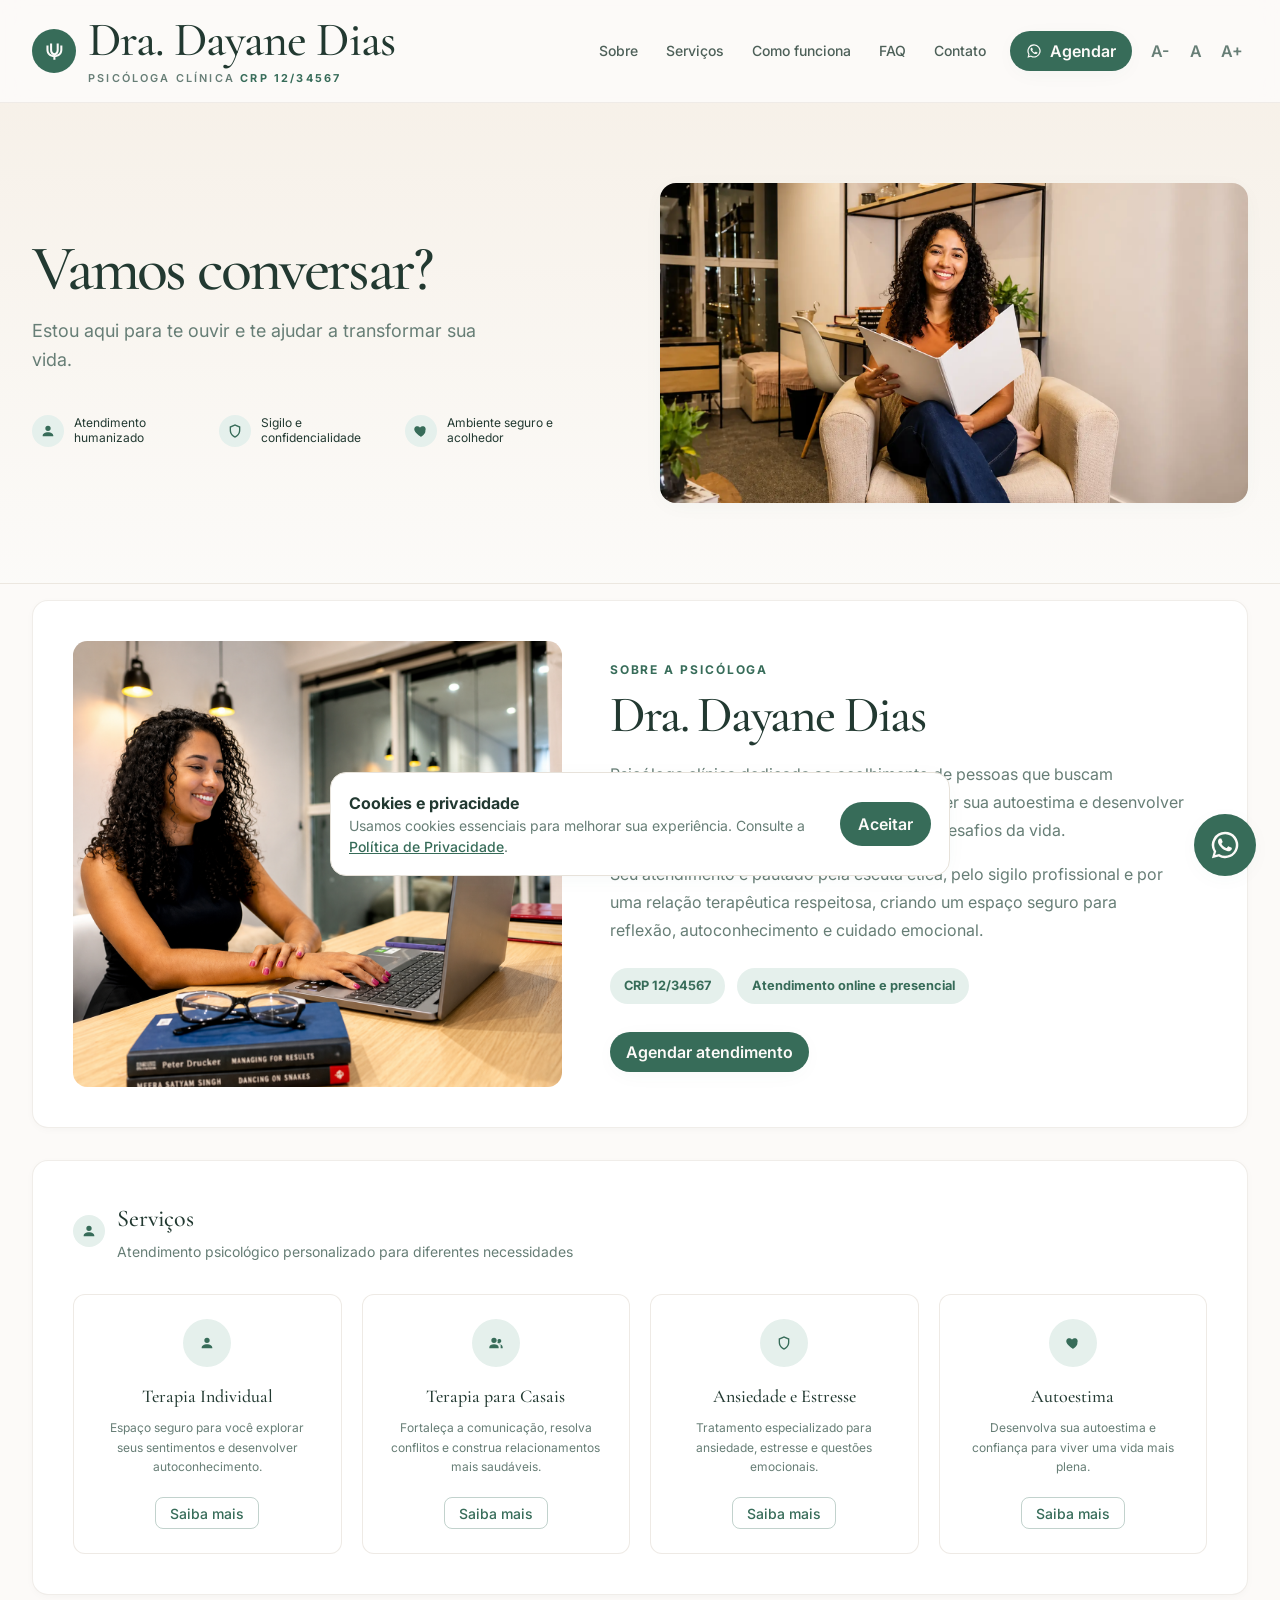
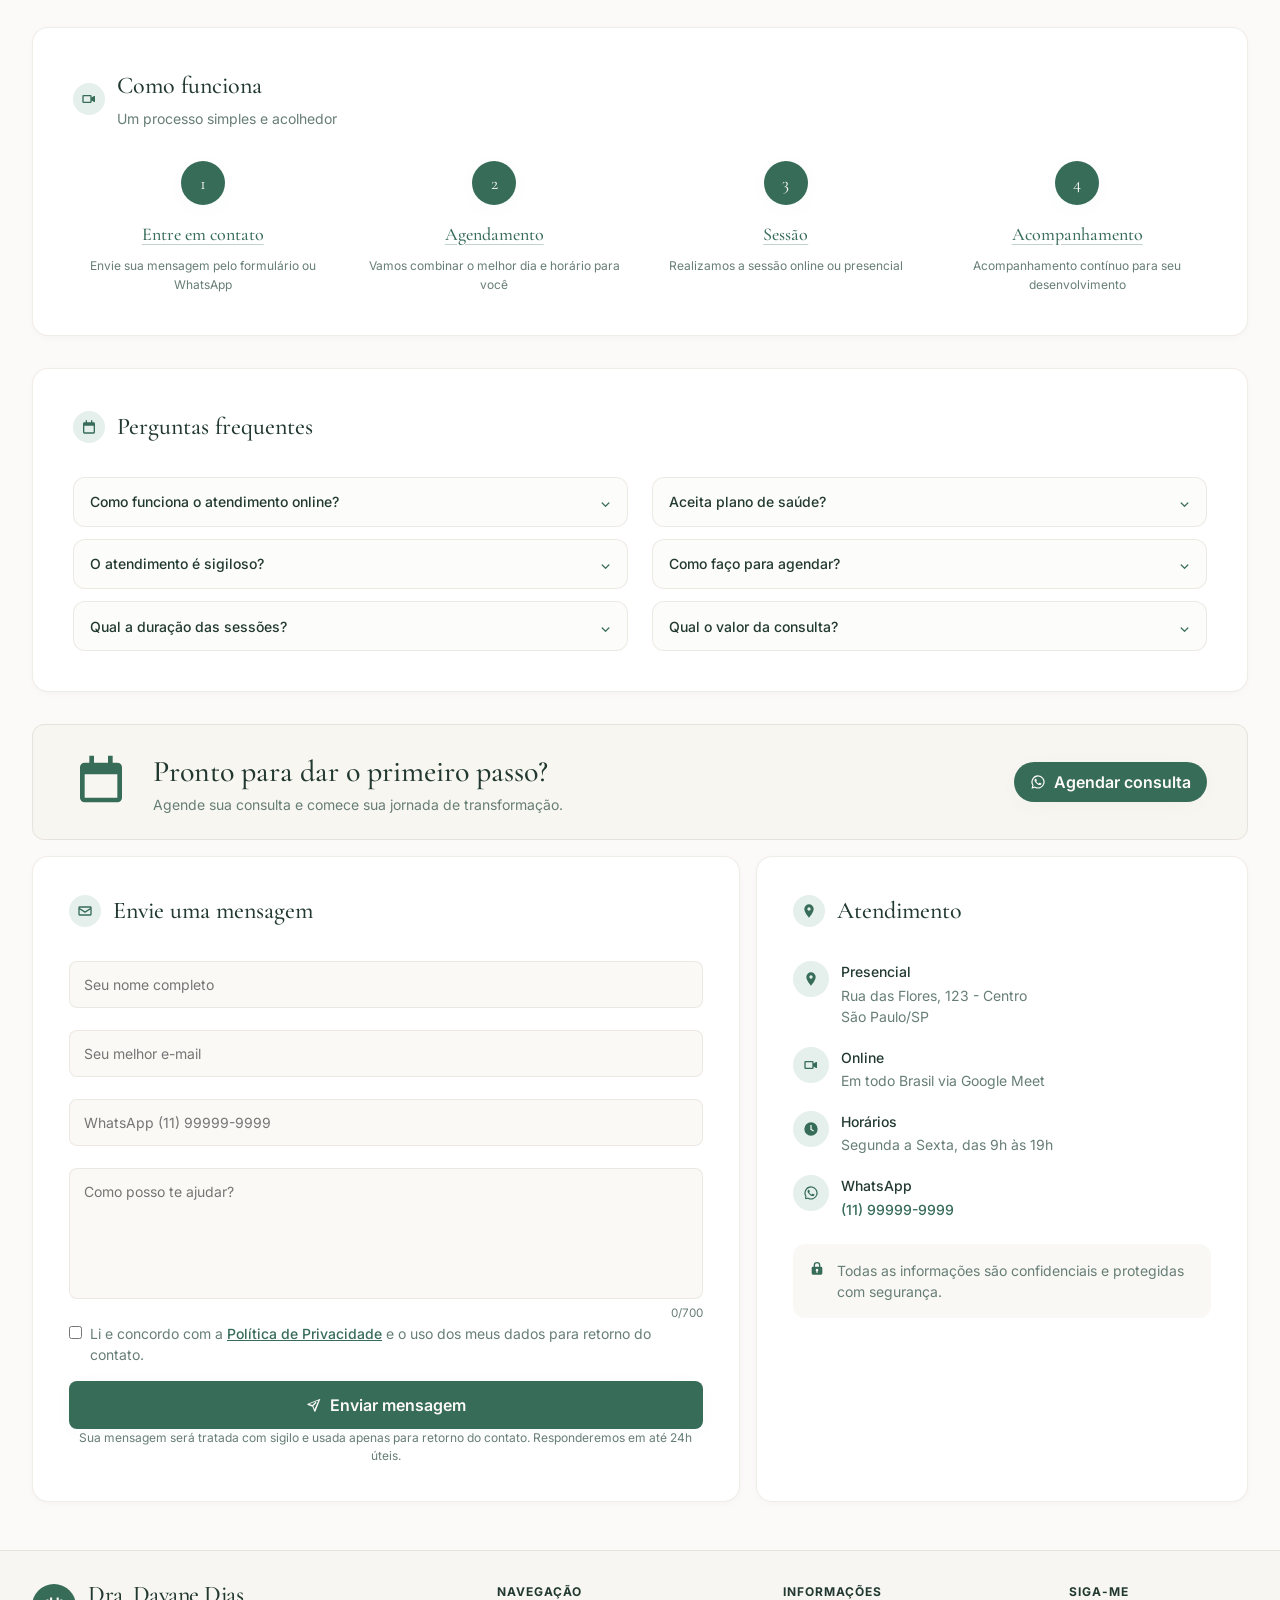
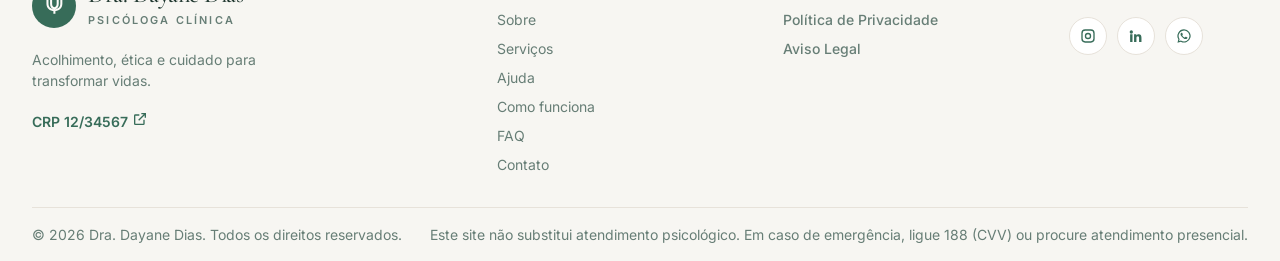
==== commit 270759af: "Add files via upload" ====
--- a/index.html
+++ b/index.html
@@ -161,17 +161,27 @@
               </svg>Ambiente seguro e acolhedor</span>
           </div>
         </div>
-        <div class="hero-image">
-          <img src="assets/images/psicologa-hero.webp" alt="Dra. Dayane Dias" />
-        </div>
+        
+        <div class="hero-image hero-carousel" id="heroCarousel">
+  <img src="assets/images/psicologa-hero.webp" class="carousel-image active" alt="Atendimento psicológico acolhedor" />
+  <img src="assets/images/hero-office.webp" class="carousel-image" alt="Sessão de terapia online" />
+  <img src="assets/images/psico-hero.webp" class="carousel-image" alt="Ambiente terapêutico confortável" />
+
+  <div class="carousel-dots" aria-label="Selecionar imagem do destaque">
+  <button class="dot active" type="button" aria-label="Mostrar imagem 1"></button>
+  <button class="dot" type="button" aria-label="Mostrar imagem 2"></button>
+  <button class="dot" type="button" aria-label="Mostrar imagem 3"></button>
+</div>
+</div>
+
       </div>
     </section>
 
     <section id="sobre" class="section about-section">
       <div class="container about-grid panel">
-        <div class="about-image">
-          <img src="assets/images/psicologa-sobre.webp" alt="Dra. Dayane Dias em ambiente acolhedor de atendimento" />
-        </div>
+        <button class="about-image about-image-button" type="button" id="openAboutModal" aria-label="Ampliar foto da Dra. Dayane Dias">
+  <img src="assets/images/psicologa-sobre.jpg" alt="Dra. Dayane Dias em atendimento online" />
+</button>
 
         <div class="about-content">
           <span class="section-kicker">Sobre a psicóloga</span>
@@ -462,7 +472,7 @@
       <div>
         <strong>Siga-me</strong>
         <div class="social-row">
-          <a href="#" aria-label="Instagram">
+          <a href="https://www.instagram.com/psidayanedias/" aria-label="Instagram">
             <svg class="icon">
               <use href="#icon-instagram"></use>
             </svg>
@@ -531,6 +541,30 @@
     </div>
   </div>
 
+  <div class="photo-modal" id="aboutPhotoModal" aria-hidden="true" hidden>
+  <div class="photo-modal__content" role="dialog" aria-modal="true" aria-labelledby="aboutPhotoTitle">
+    <button class="photo-modal__close" id="closeAboutModal" type="button" aria-label="Fechar foto ampliada">×</button>
+
+    <div class="photo-modal__image">
+      <img src="assets/images/psicologa-sobre.jpg" alt="Foto ampliada da Dra. Dayane Dias" />
+    </div>
+
+    <div class="photo-modal__info">
+      <span class="section-kicker">Sobre a psicóloga</span>
+      <h2 id="aboutPhotoTitle">Dra. Dayane Dias</h2>
+      <p>
+        Psicóloga clínica dedicada ao acolhimento, escuta ética e cuidado emocional.
+        Seu atendimento oferece um espaço seguro para reflexão, autoconhecimento e desenvolvimento pessoal.
+      </p>
+
+      <div class="photo-modal__badges">
+        <span>CRP 12/34567</span>
+        <span>Atendimento online e presencial</span>
+      </div>
+    </div>
+  </div>
+</div>
+
   <script>
     document.addEventListener("DOMContentLoaded", function () {
       const vlibrasScript = document.createElement("script");
--- a/css/styles.css
+++ b/css/styles.css
@@ -1338,4 +1338,267 @@
   [vw-access-button]:hover {
     transform: scale(0.88);
   }
+}
+
+@media (max-width: 900px) {
+  .hero-strip-inner {
+    display: flex;
+    flex-direction: column;
+  }
+
+  /* imagem sobe */
+  .hero-image {
+    order: -1;
+  }
+
+  /* garante espaçamento correto */
+  .hero-copy {
+    margin-top: 1.5rem;
+  }
+}
+
+/* =========================================================
+   MODAL FOTO SOBRE A PSICÓLOGA
+   ========================================================= */
+
+.about-image-button {
+  position: relative;
+  width: 100%;
+  border: 0;
+  padding: 0;
+  cursor: zoom-in;
+}
+
+.about-image-button img {
+  transition: transform 0.35s ease, filter 0.35s ease;
+}
+
+.about-image-button:hover img {
+  transform: scale(1.03);
+  filter: brightness(0.92);
+}
+
+.about-image-hint {
+  position: absolute;
+  left: 1rem;
+  bottom: 1rem;
+  padding: 0.55rem 0.85rem;
+  border-radius: 999px;
+  background: hsl(40 33% 98% / 0.9);
+  color: var(--primary);
+  font-size: 0.78rem;
+  font-weight: 700;
+  box-shadow: var(--shadow-soft);
+  opacity: 0;
+  transform: translateY(8px);
+  transition: 0.25s ease;
+}
+
+.about-image-button:hover .about-image-hint {
+  opacity: 1;
+  transform: translateY(0);
+}
+
+.photo-modal {
+  position: fixed;
+  inset: 0;
+  z-index: 4500;
+  display: none;
+  place-items: center;
+  padding: 1.5rem;
+  background:
+    radial-gradient(circle at top left, hsl(158 32% 32% / 0.18), transparent 34%),
+    hsl(158 25% 10% / 0.62);
+  backdrop-filter: blur(8px);
+}
+
+.photo-modal.is-open {
+  display: grid;
+}
+
+.photo-modal[hidden] {
+  display: none;
+}
+
+.photo-modal__content {
+  position: relative;
+  width: min(96vw, 980px);
+  max-height: 88vh;
+  overflow: auto;
+  display: grid;
+  grid-template-columns: 1.1fr 0.9fr;
+  gap: 0;
+  border: 1px solid hsl(40 20% 88% / 0.85);
+  border-radius: 1.35rem;
+  background: var(--card);
+  box-shadow: var(--shadow-modal);
+}
+
+.photo-modal__close {
+  position: absolute;
+  top: 1rem;
+  right: 1rem;
+  z-index: 2;
+  width: 2.75rem;
+  height: 2.75rem;
+  display: grid;
+  place-items: center;
+  border: 0;
+  border-radius: 999px;
+  background: var(--primary);
+  color: var(--primary-foreground);
+  font-size: 1.45rem;
+  line-height: 1;
+  box-shadow: var(--shadow-soft);
+  transition: 0.2s ease;
+}
+
+.photo-modal__close:hover {
+  background: var(--primary-hover);
+  transform: rotate(8deg) scale(1.04);
+}
+
+.photo-modal__image {
+  min-height: 34rem;
+  background: var(--warm);
+}
+
+.photo-modal__image img {
+  width: 100%;
+  height: 100%;
+  min-height: 34rem;
+  object-fit: cover;
+}
+
+.photo-modal__info {
+  padding: 3rem;
+  display: flex;
+  flex-direction: column;
+  justify-content: center;
+}
+
+.photo-modal__info h2 {
+  margin-bottom: 1rem;
+  font-family: "Cormorant Garamond", serif;
+  font-size: clamp(2.5rem, 5vw, 4rem);
+  font-weight: 500;
+  line-height: 0.95;
+  letter-spacing: -0.04em;
+  color: var(--foreground);
+}
+
+.photo-modal__info p {
+  color: var(--muted-foreground);
+  font-size: 1rem;
+  line-height: 1.75;
+}
+
+.photo-modal__badges {
+  display: flex;
+  flex-wrap: wrap;
+  gap: 0.75rem;
+  margin-top: 1.5rem;
+}
+
+.photo-modal__badges span {
+  min-height: 2.25rem;
+  display: inline-flex;
+  align-items: center;
+  padding: 0 0.9rem;
+  border-radius: 999px;
+  background: var(--primary-soft);
+  color: var(--primary);
+  font-size: 0.8rem;
+  font-weight: 700;
+}
+
+@media (max-width: 800px) {
+  .photo-modal {
+    padding: 1rem;
+  }
+
+  .photo-modal__content {
+    grid-template-columns: 1fr;
+  }
+
+  .photo-modal__image,
+  .photo-modal__image img {
+    min-height: 22rem;
+  }
+
+  .photo-modal__info {
+    padding: 2rem 1.5rem;
+  }
+
+  .about-image-hint {
+    opacity: 1;
+    transform: translateY(0);
+  }
+}
+
+/* =========================
+   HERO CAROUSEL
+   ========================= */
+
+.hero-carousel {
+  position: relative;
+  overflow: hidden;
+}
+
+.carousel-image {
+  position: absolute;
+  inset: 0;
+  width: 100%;
+  height: 100%;
+  object-fit: cover;
+
+  opacity: 0;
+  transition: opacity 1.5s ease;
+}
+
+.carousel-image.active {
+  opacity: 1;
+  z-index: 1;
+}
+
+/* Dots */
+.carousel-dots {
+  position: absolute;
+  left: 50%;
+  bottom: 0.85rem;
+  z-index: 3;
+  display: flex;
+  gap: 0.45rem;
+  transform: translate(-50%, 8px);
+  opacity: 0;
+  pointer-events: none;
+  transition: 0.25s ease;
+}
+
+.hero-carousel:hover .carousel-dots,
+.hero-carousel:focus-within .carousel-dots {
+  opacity: 1;
+  transform: translate(-50%, 0);
+  pointer-events: auto;
+}
+
+.carousel-dots .dot {
+  width: 8px;
+  height: 8px;
+  border: 0;
+  border-radius: 999px;
+  background: hsl(40 33% 98% / 0.72);
+  cursor: pointer;
+  transition: 0.25s ease;
+}
+
+.carousel-dots .dot.active {
+  width: 22px;
+  background: var(--primary);
+}
+
+.carousel-dots .dot:hover,
+.carousel-dots .dot:focus-visible {
+  background: var(--primary);
+  transform: scale(1.08);
 }
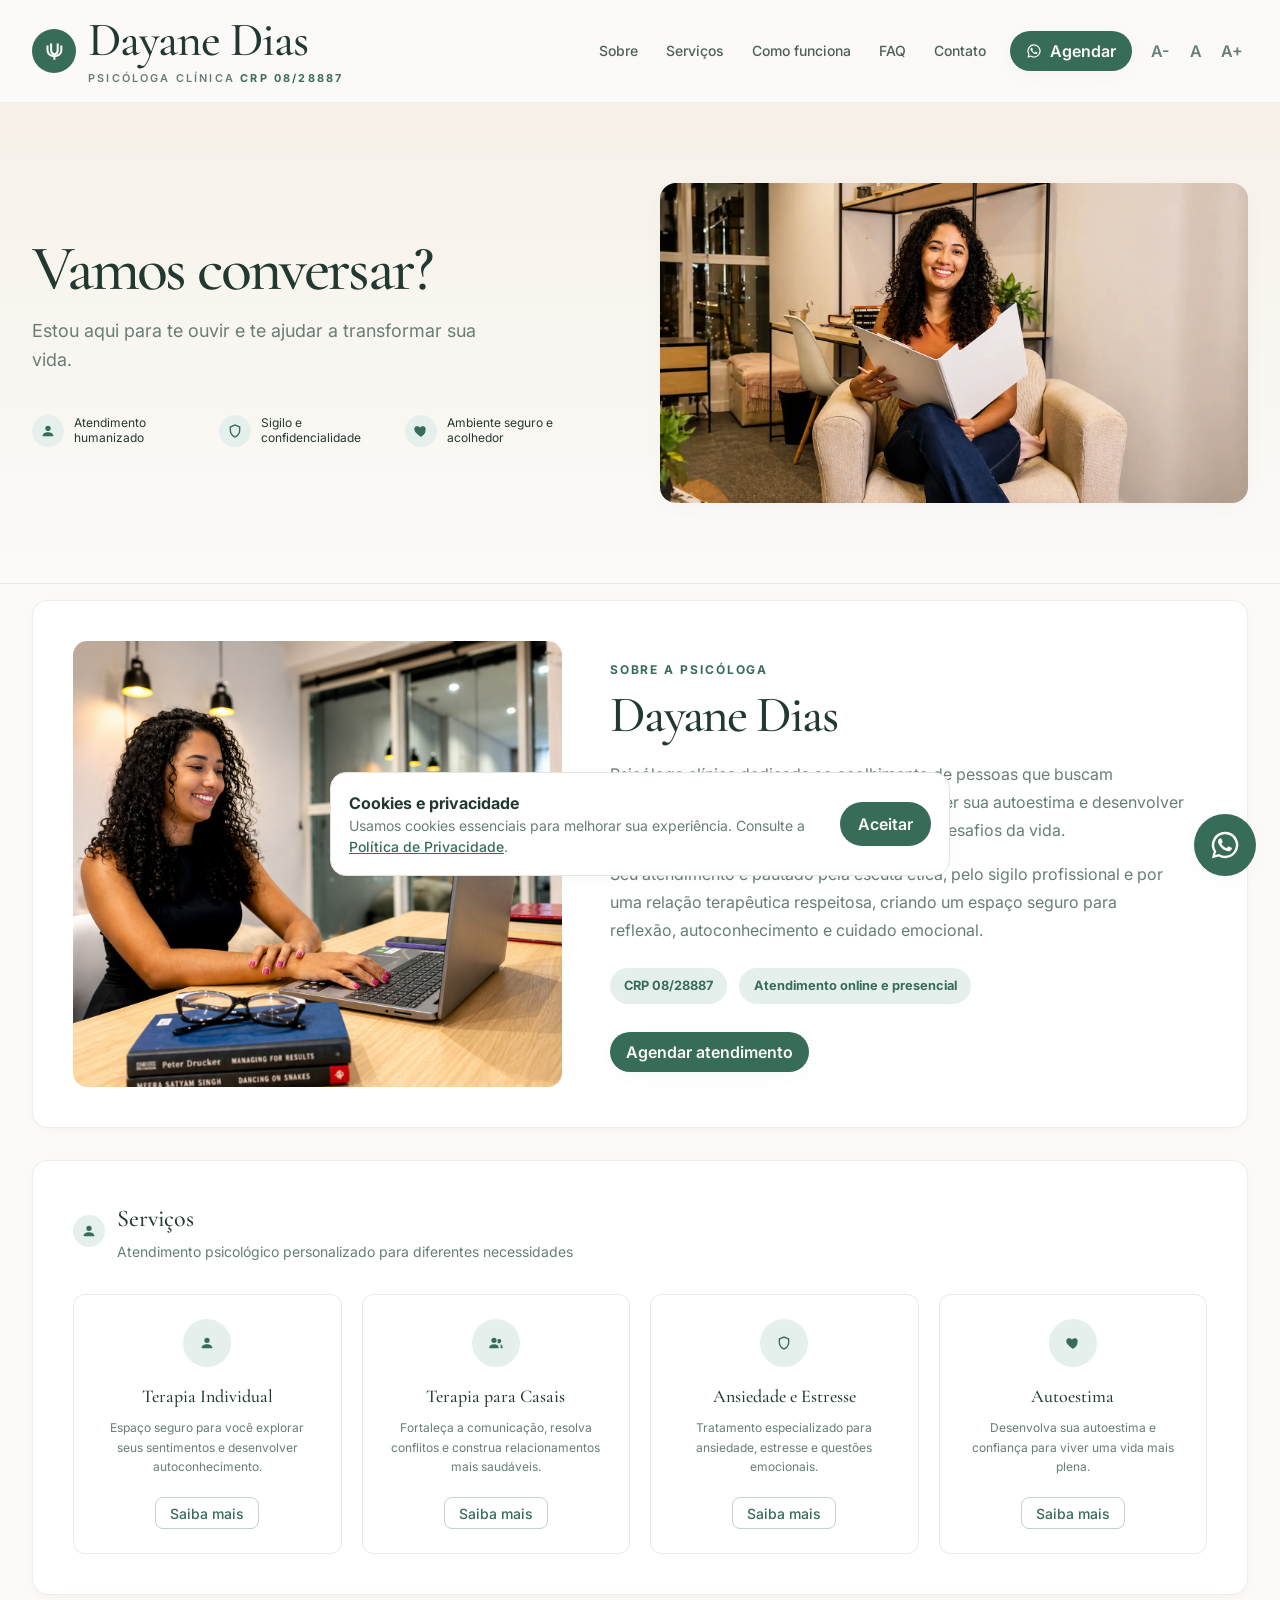
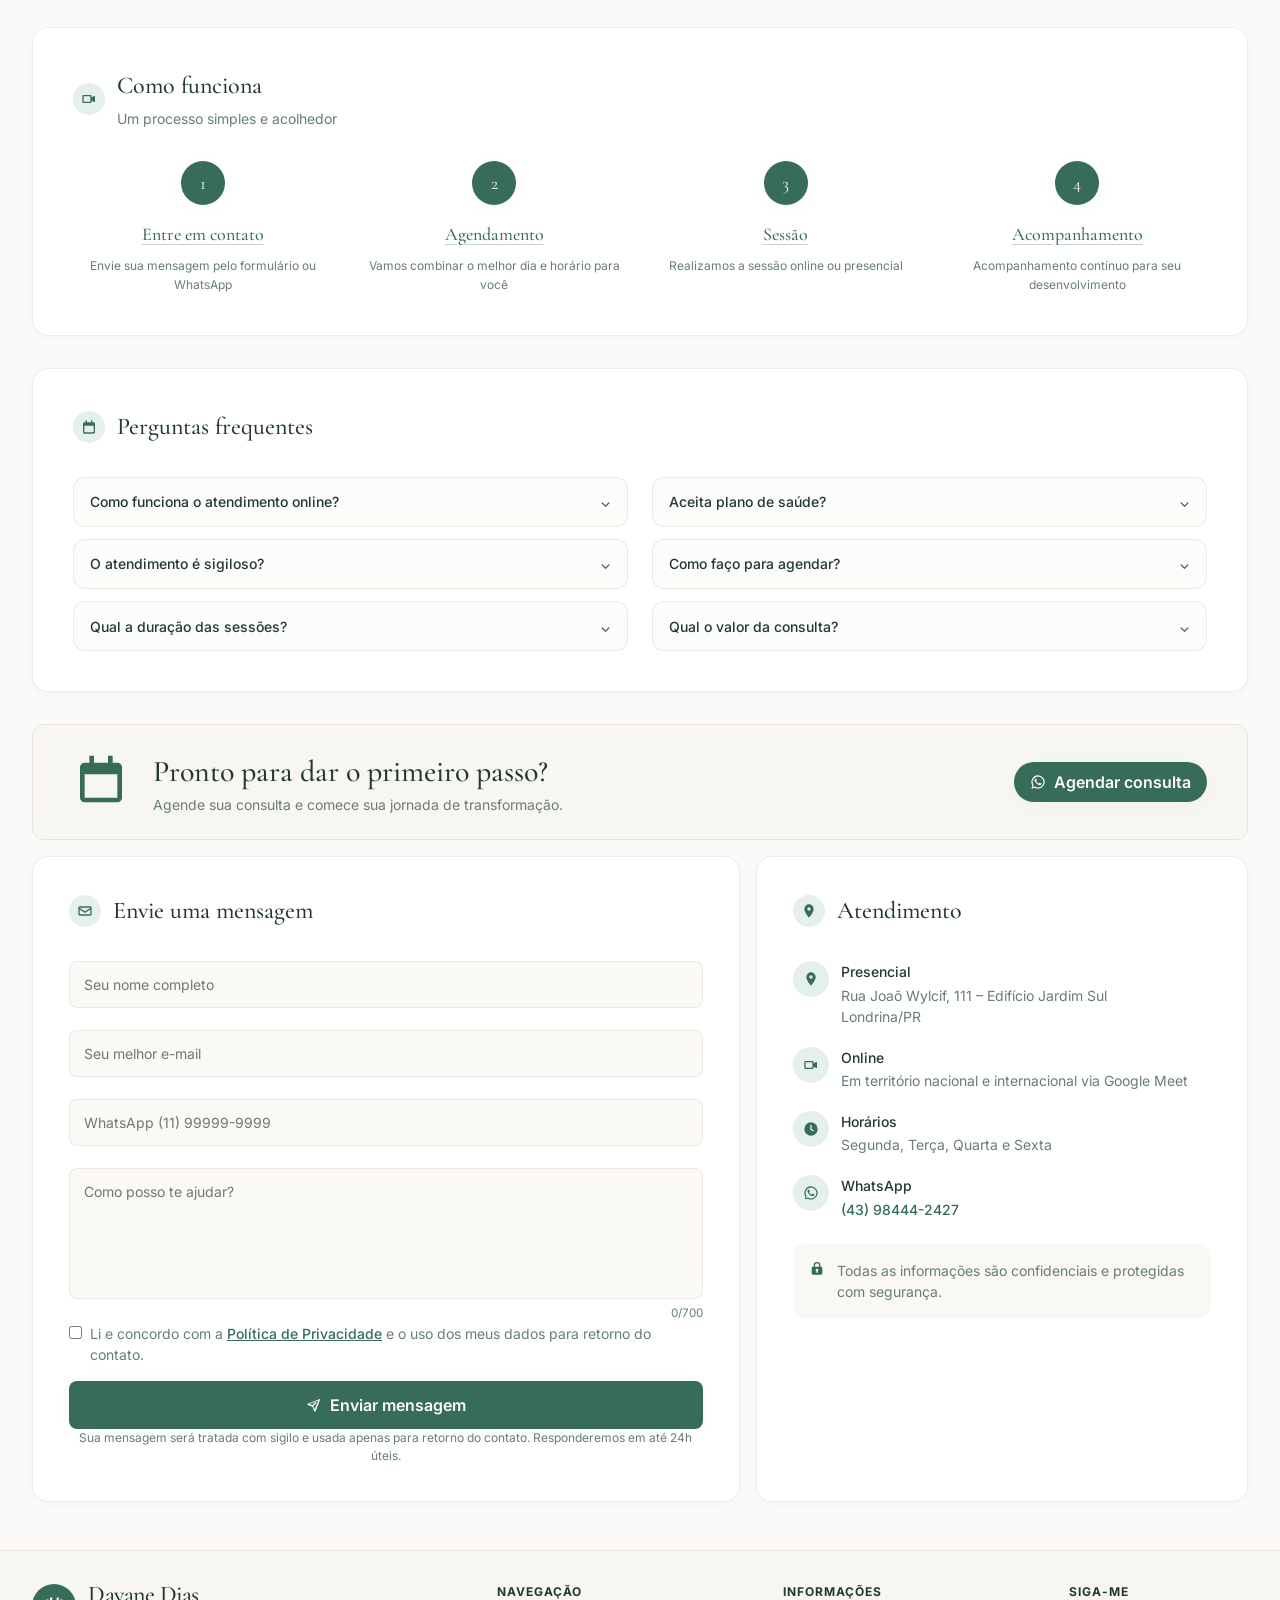
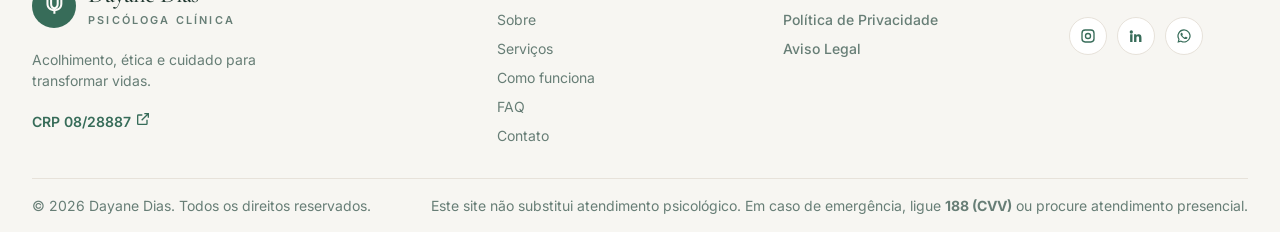
==== commit e8e4e8e1: "Add files via upload" ====
--- a/index.html
+++ b/index.html
@@ -4,18 +4,18 @@
 <head>
   <meta charset="UTF-8" />
   <meta name="viewport" content="width=device-width, initial-scale=1.0, viewport-fit=cover" />
-  <title>Dra. Dayane Dias | Psicóloga Clínica</title>
+  <title>Dayane Dias | Psicóloga Clínica</title>
   <meta name="description"
     content="Atendimento psicológico online e presencial com acolhimento, sigilo e cuidado profissional." />
   <meta name="keywords"
     content="psicóloga, psicóloga clínica, terapia online, atendimento psicológico, ansiedade, autoestima, saúde emocional" />
-  <meta name="author" content="Dra. Dayane Dias" />
+  <meta name="author" content="Dayane Dias" />
   <meta name="robots" content="index, follow" />
   <meta name="theme-color" content="#2f766b" />
 
   <meta property="og:locale" content="pt_BR" />
   <meta property="og:type" content="website" />
-  <meta property="og:title" content="Dra. Dayane Dias | Psicóloga Clínica" />
+  <meta property="og:title" content="Dayane Dias | Psicóloga Clínica" />
   <meta property="og:description"
     content="Atendimento psicológico online e presencial com acolhimento, ética e sigilo." />
   <meta property="og:image" content="assets/images/hero-office.jpg" />
@@ -111,8 +111,8 @@
             <use href="#icon-psi"></use>
           </svg></span>
         <span class="brand-copy">
-          <strong>Dra. Dayane Dias</strong>
-          <small>Psicóloga Clínica <b>CRP 12/34567</b></small>
+          <strong>Dayane Dias</strong>
+          <small>Psicóloga Clínica <b>CRP 08/28887</b></small>
         </span>
       </a>
 
@@ -125,7 +125,7 @@
       </nav>
 
       <div class="header-actions">
-        <a class="btn btn-primary js-whatsapp-link" href="#"
+        <a class="btn btn-primary js-whatsapp-link" href="https://wa.me/5543984442427"
           data-message="Olá, Dra. Dayane. Gostaria de agendar uma consulta.">
           <svg class="icon">
             <use href="#icon-whatsapp"></use>
@@ -161,31 +161,33 @@
               </svg>Ambiente seguro e acolhedor</span>
           </div>
         </div>
-        
+
         <div class="hero-image hero-carousel" id="heroCarousel">
-  <img src="assets/images/psicologa-hero.webp" class="carousel-image active" alt="Atendimento psicológico acolhedor" />
-  <img src="assets/images/hero-office.webp" class="carousel-image" alt="Sessão de terapia online" />
-  <img src="assets/images/psico-hero.webp" class="carousel-image" alt="Ambiente terapêutico confortável" />
-
-  <div class="carousel-dots" aria-label="Selecionar imagem do destaque">
-  <button class="dot active" type="button" aria-label="Mostrar imagem 1"></button>
-  <button class="dot" type="button" aria-label="Mostrar imagem 2"></button>
-  <button class="dot" type="button" aria-label="Mostrar imagem 3"></button>
-</div>
-</div>
+          <img src="assets/images/psicologa-hero.webp" class="carousel-image active"
+            alt="Atendimento psicológico acolhedor" />
+          <img src="assets/images/hero-office.webp" class="carousel-image" alt="Sessão de terapia online" />
+          <img src="assets/images/psico-hero.webp" class="carousel-image" alt="Ambiente terapêutico confortável" />
+
+          <div class="carousel-dots" aria-label="Selecionar imagem do destaque">
+            <button class="dot active" type="button" aria-label="Mostrar imagem 1"></button>
+            <button class="dot" type="button" aria-label="Mostrar imagem 2"></button>
+            <button class="dot" type="button" aria-label="Mostrar imagem 3"></button>
+          </div>
+        </div>
 
       </div>
     </section>
 
     <section id="sobre" class="section about-section">
       <div class="container about-grid panel">
-        <button class="about-image about-image-button" type="button" id="openAboutModal" aria-label="Ampliar foto da Dra. Dayane Dias">
-  <img src="assets/images/psicologa-sobre.jpg" alt="Dra. Dayane Dias em atendimento online" />
-</button>
+        <button class="about-image about-image-button" type="button" id="openAboutModal"
+          aria-label="Ampliar foto da Dayane Dias">
+          <img src="assets/images/psicologa-sobre.jpg" alt="Dayane Dias em atendimento online" />
+        </button>
 
         <div class="about-content">
           <span class="section-kicker">Sobre a psicóloga</span>
-          <h2>Dra. Dayane Dias</h2>
+          <h2>Dayane Dias</h2>
           <p>
             Psicóloga clínica dedicada ao acolhimento de pessoas que buscam compreender melhor suas emoções,
             fortalecer sua autoestima e desenvolver caminhos mais saudáveis para lidar com os desafios da vida.
@@ -198,7 +200,7 @@
           <div class="about-info">
             <a class="footer-crp" href="https://cadastro.cfp.org.br/" target="_blank" rel="noopener noreferrer"
               title="Consulte meu cadastro profissional!">
-              <span>CRP 12/34567 </span>
+              <span>CRP 08/28887 </span>
             </a>
             <span>Atendimento online e presencial</span>
           </div>
@@ -343,7 +345,7 @@
           <h2>Pronto para dar o primeiro passo?</h2>
           <p>Agende sua consulta e comece sua jornada de transformação.</p>
         </div>
-        <a class="btn btn-primary js-whatsapp-link" href="#"
+        <a class="btn btn-primary js-whatsapp-link" href="https://wa.me/5543984442427"
           data-message="Olá, Dra. Dayane. Gostaria de agendar minha consulta."><svg class="icon">
             <use href="#icon-whatsapp"></use>
           </svg>Agendar consulta</a>
@@ -393,7 +395,7 @@
           </label>
           <small class="field-error" data-error-for="consentimento_lgpd"></small>
 
-          <input type="hidden" name="_subject" value="Novo contato do site - Dra. Dayane Dias" />
+          <input type="hidden" name="_subject" value="Novo contato do site - Dayane Dias" />
           <input type="hidden" name="_captcha" value="false" />
           <input type="hidden" name="_template" value="table" />
           <input type="hidden" name="_next" value="https://www.seusite.com.br/obrigado.html" />
@@ -421,23 +423,24 @@
             <div class="info-row"><svg class="icon">
                 <use href="#icon-pin"></use>
               </svg>
-              <p><strong>Presencial</strong>Rua das Flores, 123 - Centro<br />São Paulo/SP</p>
+              <p><strong>Presencial</strong>Rua Joaõ Wylcif, 111 – Edifício Jardim Sul<br />Londrina/PR</p>
             </div>
             <div class="info-row"><svg class="icon">
                 <use href="#icon-video"></use>
               </svg>
-              <p><strong>Online</strong>Em todo Brasil via Google Meet</p>
+              <p><strong>Online</strong>Em território nacional e internacional via Google Meet</p>
             </div>
             <div class="info-row"><svg class="icon">
                 <use href="#icon-clock"></use>
               </svg>
-              <p><strong>Horários</strong>Segunda a Sexta, das 9h às 19h</p>
+              <p><strong>Horários</strong>Segunda, Terça, Quarta e Sexta</p>
             </div>
             <div class="info-row"><svg class="icon">
                 <use href="#icon-whatsapp"></use>
               </svg>
-              <p><strong>WhatsApp</strong><a href="#" class="js-whatsapp-link"
-                  data-message="Olá, Dra. Dayane. Vim pelo site e gostaria de mais informações.">(11) 99999-9999</a></p>
+              <p><strong>WhatsApp</strong><a href="https://wa.me/5543984442427" class="js-whatsapp-link"
+                  data-message="Olá, Dra. Dayane. Vim pelo site e gostaria de mais informações." target="_blank"
+                  rel="noopener noreferrer"> (43) 98444-2427</a></p>
             </div>
           </div>
 
@@ -457,32 +460,41 @@
       <div class="footer-brand-column">
         <a class="brand footer-brand" href="#inicio"><span class="brand-mark"><svg class="icon">
               <use href="#icon-psi"></use>
-            </svg></span><span><strong>Dra. Dayane Dias</strong><small>Psicóloga Clínica</small></span></a>
+            </svg></span><span><strong>Dayane Dias</strong><small>Psicóloga Clínica</small></span></a>
         <p>Acolhimento, ética e cuidado para transformar vidas.</p>
         <a class="footer-crp" href="https://cadastro.cfp.org.br/" target="_blank" rel="noopener noreferrer"
-          title="Consulte meu cadastro profissional!">CRP 12/34567 <svg class="icon">
+          title="Consulte meu cadastro profissional!">CRP 08/28887 <svg class="icon">
             <use href="#icon-external"></use>
           </svg></a>
       </div>
-      <nav><strong>Navegação</strong><a href="#sobre">Sobre</a><a href="#servicos">Serviços</a><a
-          href="#ajuda">Ajuda</a><a href="#como-funciona">Como funciona</a><a href="#faq">FAQ</a><a
-          href="#contato">Contato</a></nav>
-      <nav><strong>Informações</strong><button class="link-button js-open-privacy" type="button">Política de
-          Privacidade</button><button class="link-button js-open-privacy" type="button">Aviso Legal</button></nav>
+      <nav>
+        <strong>Navegação</strong>
+        <a href="#sobre">Sobre</a>
+        <a href="#servicos">Serviços</a>
+        <a href="#como-funciona">Como funciona</a>
+        <a href="#faq">FAQ</a><a href="#contato">Contato</a>
+      </nav>
+      <nav>
+        <strong>Informações</strong>
+        <button class="link-button js-open-privacy" type="button">Política de Privacidade</button>
+        <button class="link-button js-open-privacy" type="button">Aviso Legal</button>
+      </nav>
       <div>
         <strong>Siga-me</strong>
         <div class="social-row">
-          <a href="https://www.instagram.com/psidayanedias/" aria-label="Instagram">
+          <a href="https://www.instagram.com/psidayanedias/" target="_blank" aria-label="Instagram">
             <svg class="icon">
               <use href="#icon-instagram"></use>
             </svg>
           </a>
-          <a href="#" aria-label="LinkedIn">
+          <a href="https://www.linkedin.com/in/dayane-dias-a41886115/" target="_blank" aria-label="LinkedIn">
             <svg class="icon">
               <use href="#icon-linkedin"></use>
             </svg>
           </a>
-          <a href="#" aria-label="WhatsApp">
+          <a href="https://wa.me/5543984442427" class="js-whatsapp-link"
+            data-message="Olá, Dra. Dayane. Vim pelo site e gostaria de mais informações." target="_blank"
+            rel="noopener noreferrer">
             <svg class="icon">
               <use href="#icon-whatsapp"></use>
             </svg>
@@ -491,8 +503,9 @@
       </div>
     </div>
     <div class="container footer-bottom">
-      <p>© 2026 Dra. Dayane Dias. Todos os direitos reservados.</p>
-      <p>Este site não substitui atendimento psicológico. Em caso de emergência, ligue 188 (CVV) ou procure atendimento
+      <p>© 2026 Dayane Dias. Todos os direitos reservados.</p>
+      <p>Este site não substitui atendimento psicológico. Em caso de emergência, ligue <b>188 (CVV)</b> ou procure
+        atendimento
         presencial.</p>
     </div>
   </footer>
@@ -527,8 +540,9 @@
     <button id="acceptCookies" type="button">Aceitar</button>
   </div>
 
-  <a class="whatsapp-float js-whatsapp-link" href="#" data-message="Olá, Dra. Dayane. Gostaria de agendar uma consulta."
-    aria-label="Conversar pelo WhatsApp"><svg class="icon">
+  <a class="whatsapp-float js-whatsapp-link" href="https://wa.me/5543984442427"
+    data-message="Olá, Dra. Dayane. Gostaria de agendar uma consulta." aria-label="Conversar pelo WhatsApp"><svg
+      class="icon">
       <use href="#icon-whatsapp"></use>
     </svg></a>
   <button class="back-to-top" id="backToTop" type="button" aria-label="Voltar ao topo">↑</button>
@@ -542,28 +556,28 @@
   </div>
 
   <div class="photo-modal" id="aboutPhotoModal" aria-hidden="true" hidden>
-  <div class="photo-modal__content" role="dialog" aria-modal="true" aria-labelledby="aboutPhotoTitle">
-    <button class="photo-modal__close" id="closeAboutModal" type="button" aria-label="Fechar foto ampliada">×</button>
-
-    <div class="photo-modal__image">
-      <img src="assets/images/psicologa-sobre.jpg" alt="Foto ampliada da Dra. Dayane Dias" />
-    </div>
-
-    <div class="photo-modal__info">
-      <span class="section-kicker">Sobre a psicóloga</span>
-      <h2 id="aboutPhotoTitle">Dra. Dayane Dias</h2>
-      <p>
-        Psicóloga clínica dedicada ao acolhimento, escuta ética e cuidado emocional.
-        Seu atendimento oferece um espaço seguro para reflexão, autoconhecimento e desenvolvimento pessoal.
-      </p>
-
-      <div class="photo-modal__badges">
-        <span>CRP 12/34567</span>
-        <span>Atendimento online e presencial</span>
+    <div class="photo-modal__content" role="dialog" aria-modal="true" aria-labelledby="aboutPhotoTitle">
+      <button class="photo-modal__close" id="closeAboutModal" type="button" aria-label="Fechar foto ampliada">×</button>
+
+      <div class="photo-modal__image">
+        <img src="assets/images/psicologa-sobre.jpg" alt="Foto ampliada da Dayane Dias" />
+      </div>
+
+      <div class="photo-modal__info">
+        <span class="section-kicker">Sobre a psicóloga</span>
+        <h2 id="aboutPhotoTitle">Dayane Dias</h2>
+        <p>
+          Psicóloga clínica dedicada ao acolhimento, escuta ética e cuidado emocional.
+          Seu atendimento oferece um espaço seguro para reflexão, autoconhecimento e desenvolvimento pessoal.
+        </p>
+
+        <div class="photo-modal__badges">
+          <span>CRP 08/28887</span>
+          <span>Atendimento online e presencial</span>
+        </div>
       </div>
     </div>
   </div>
-</div>
 
   <script>
     document.addEventListener("DOMContentLoaded", function () {
--- a/css/styles.css
+++ b/css/styles.css
@@ -1543,6 +1543,8 @@
 .hero-carousel {
   position: relative;
   overflow: hidden;
+  touch-action: pan-y;
+  user-select: none;
 }
 
 .carousel-image {
@@ -1559,6 +1561,7 @@
 .carousel-image.active {
   opacity: 1;
   z-index: 1;
+  transform: scale(1.05);
 }
 
 /* Dots */
